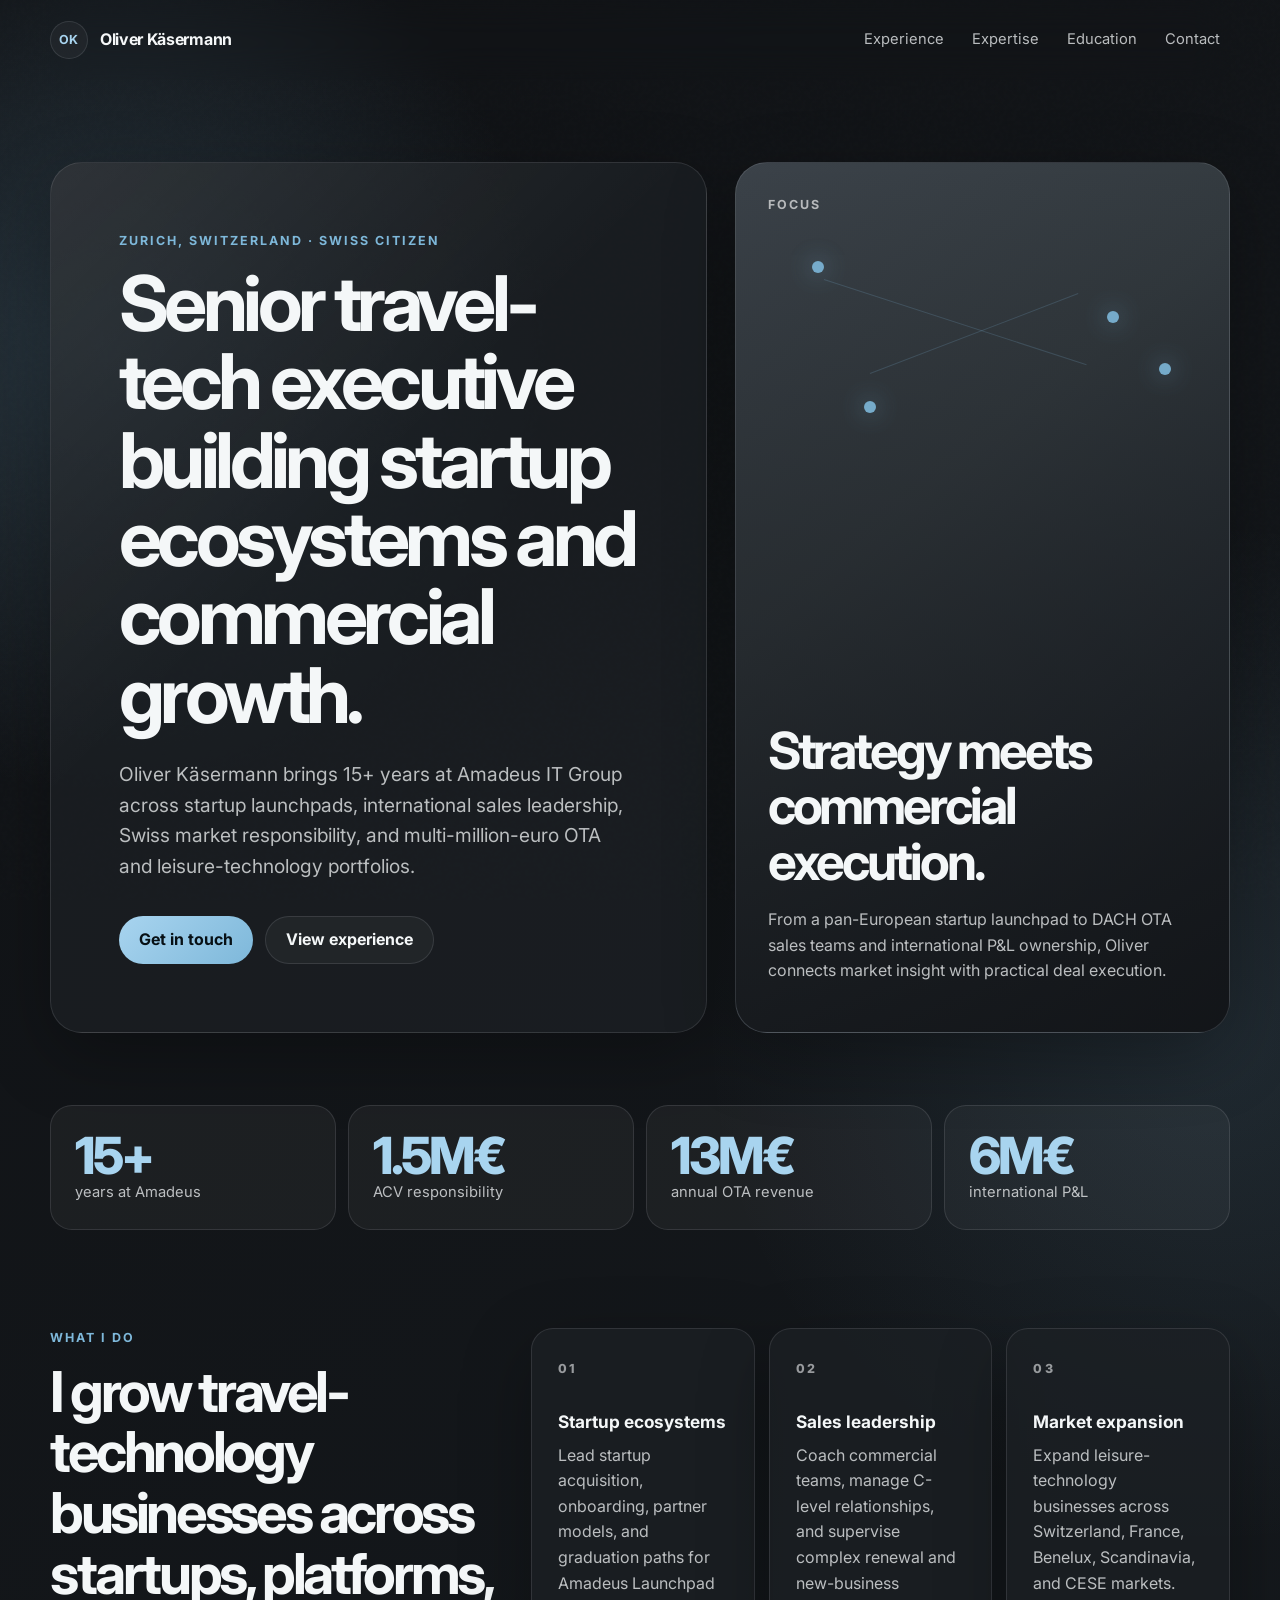
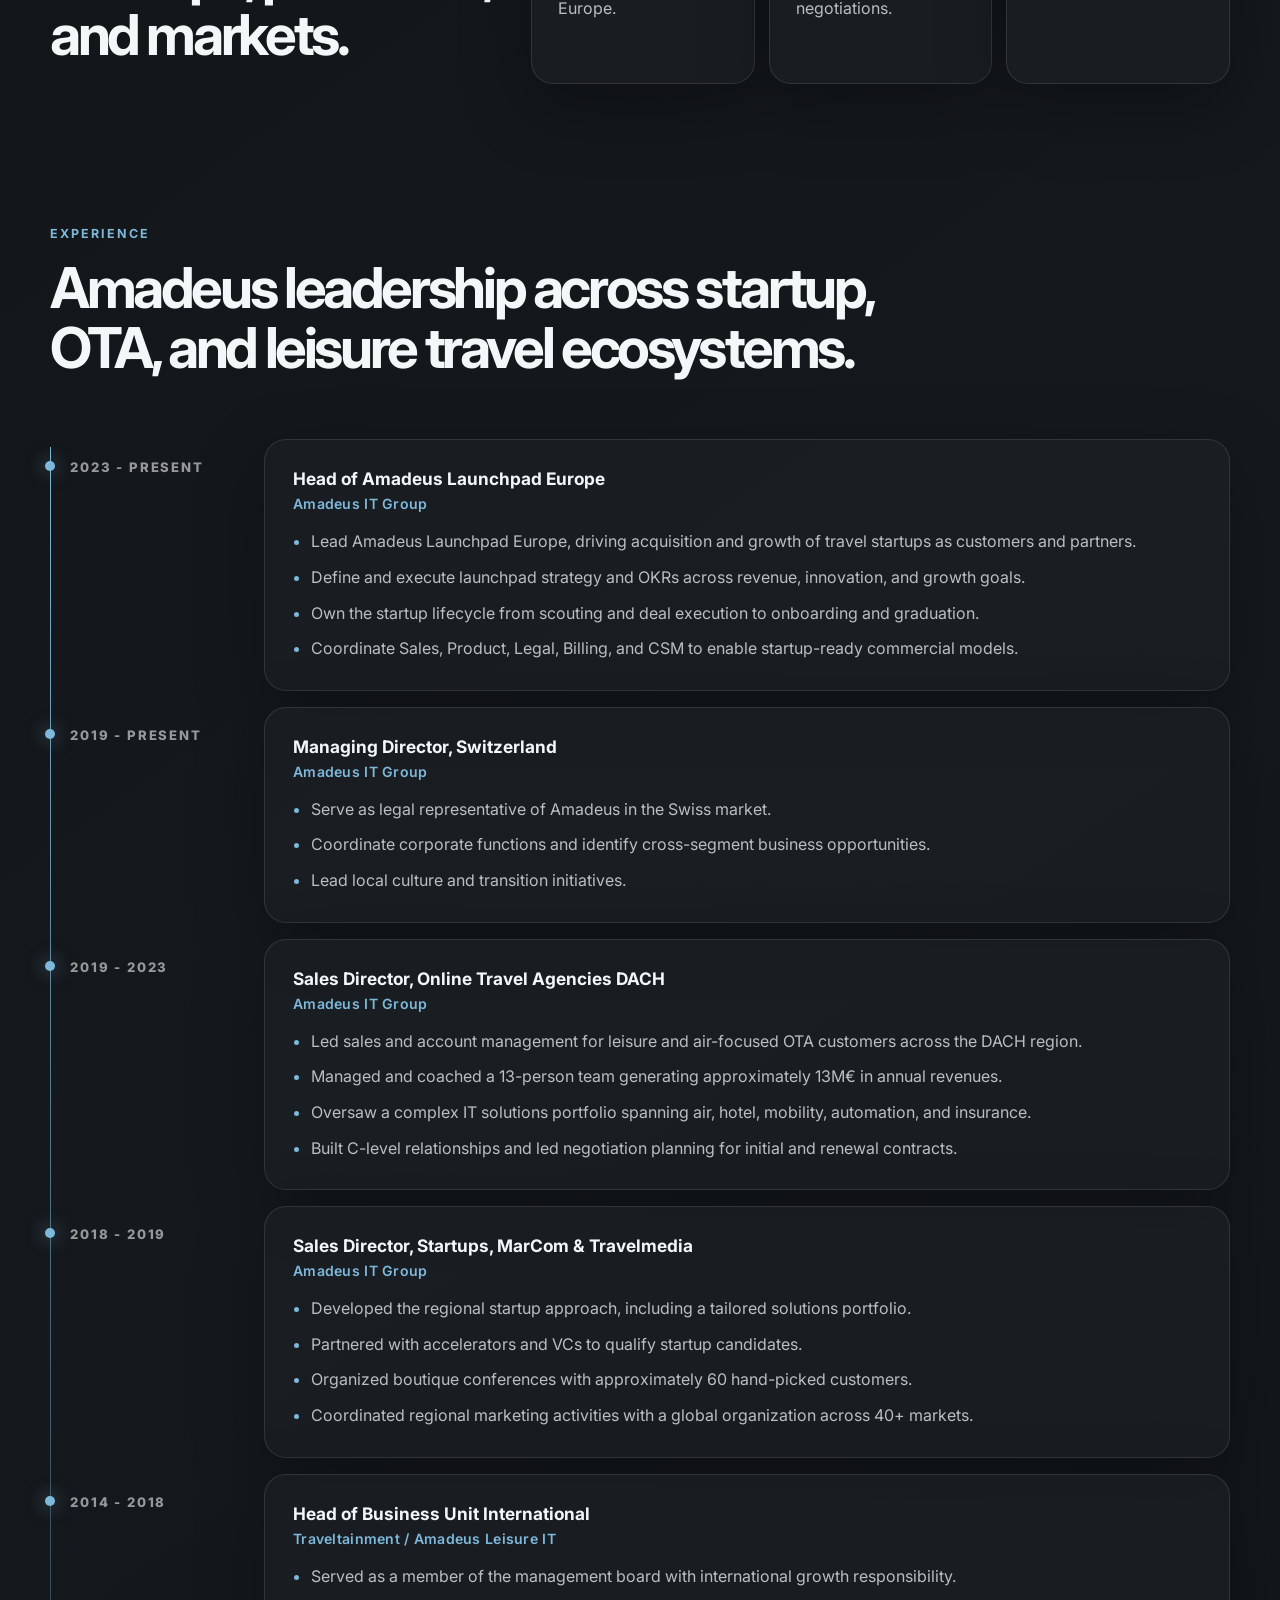
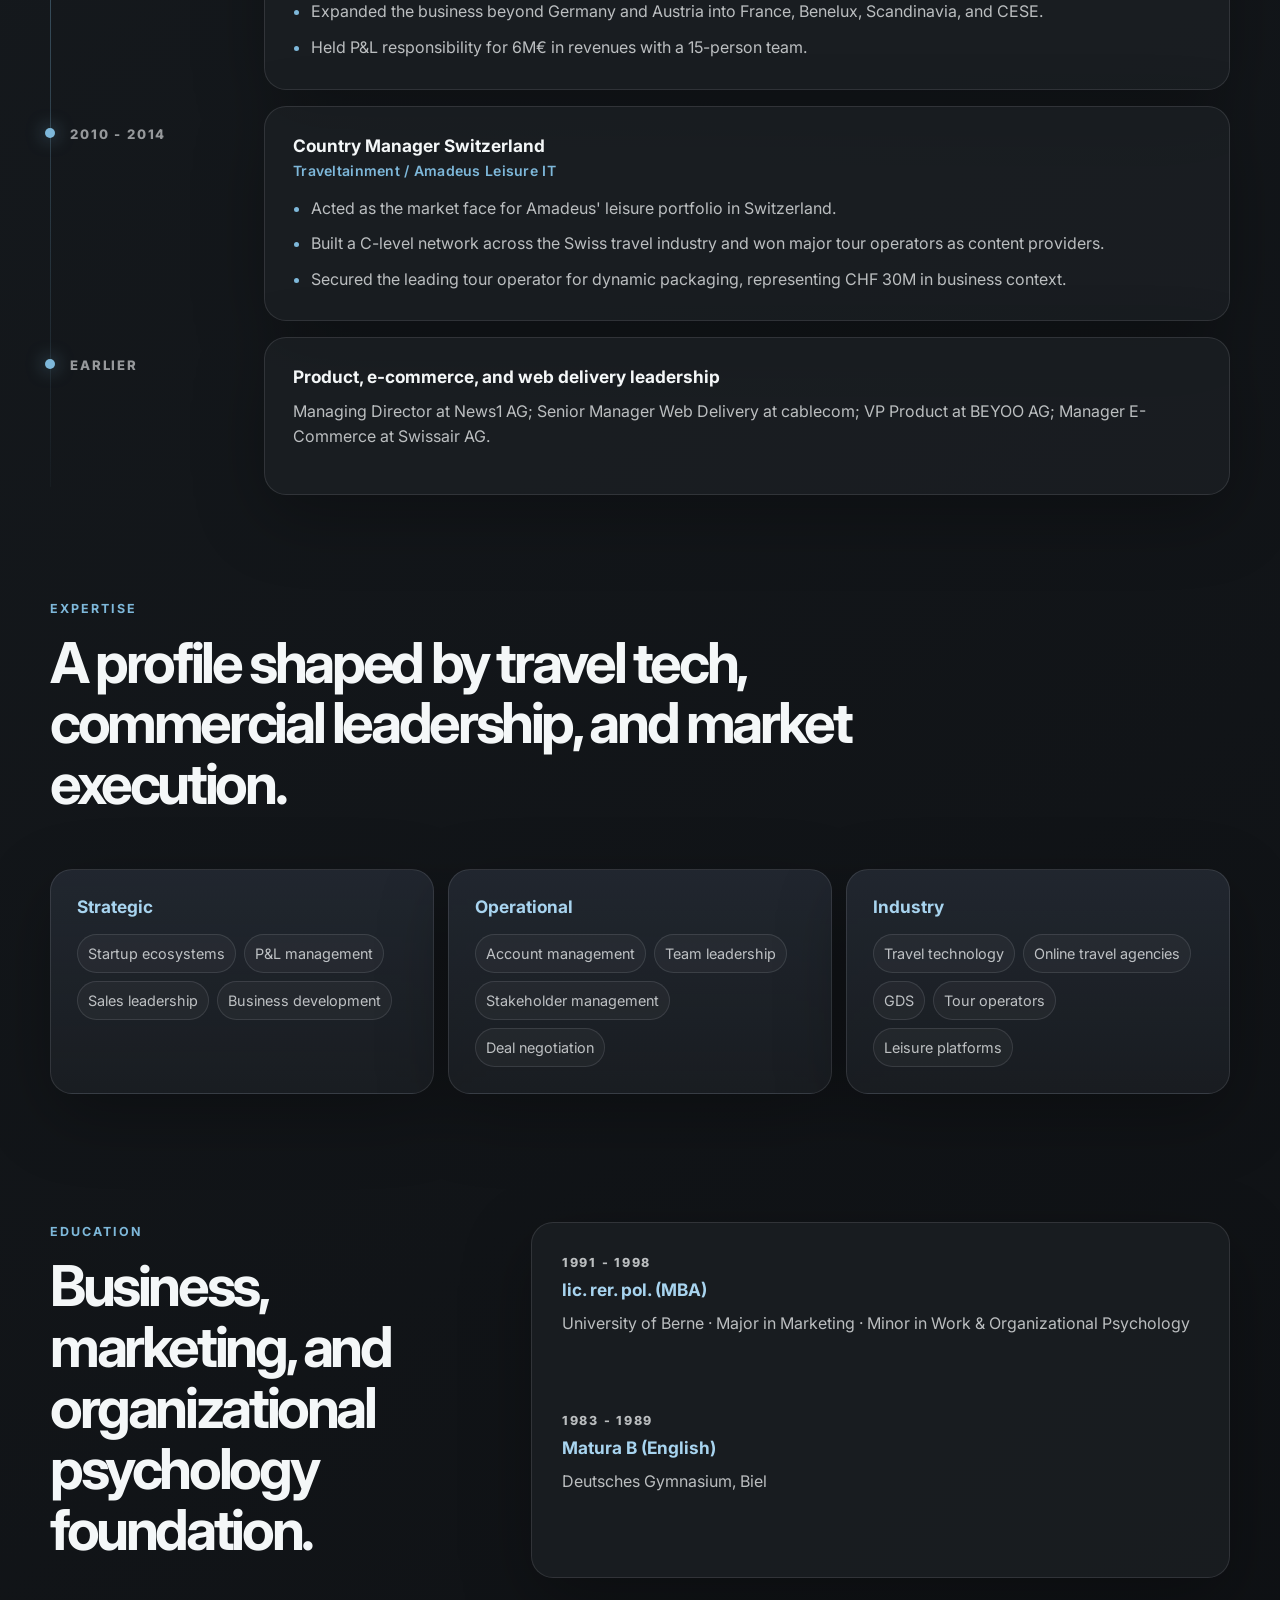
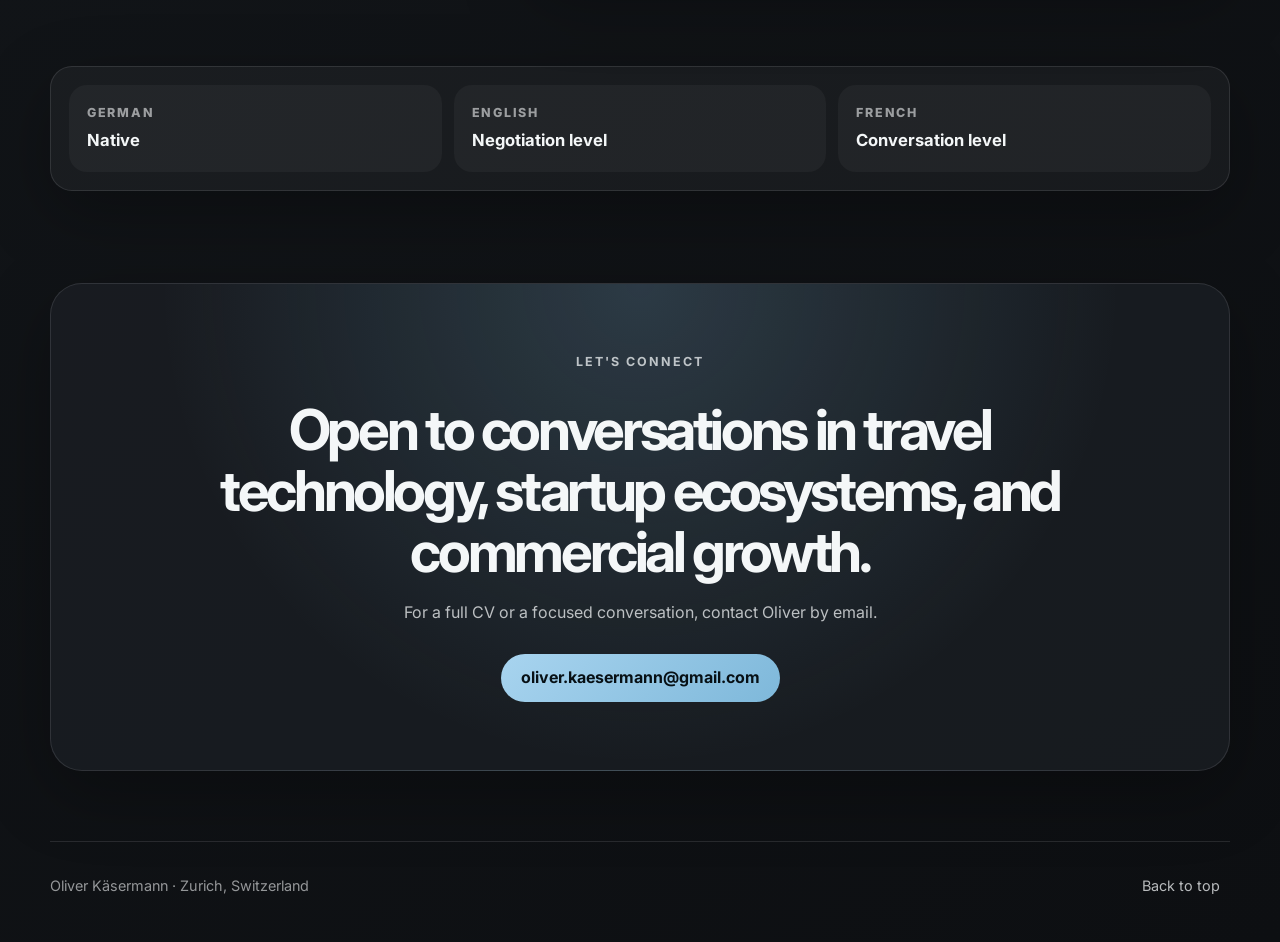
==== index.html @ 1fccd5f9 "Optimize responsive website deployment Refine the static CV site for mobile, desktop, accessibility," ====
<!DOCTYPE html>
<html lang="en">
<head>
  <meta charset="UTF-8">
  <meta name="viewport" content="width=device-width, initial-scale=1.0">
  <meta name="description" content="Oliver Käsermann is a senior travel-technology executive in Zurich with 15+ years at Amadeus, focused on startup ecosystems, sales leadership, and market expansion.">
  <meta name="theme-color" content="#111316">
  <meta property="og:title" content="Oliver Käsermann | Travel-Tech Executive">
  <meta property="og:description" content="Startup ecosystems, international sales leadership, and market expansion in travel technology.">
  <meta property="og:type" content="website">
  <meta property="og:locale" content="en_GB">
  <meta property="og:site_name" content="Oliver Käsermann">
  <meta name="twitter:card" content="summary">
  <meta name="twitter:title" content="Oliver Käsermann | Travel-Tech Executive">
  <meta name="twitter:description" content="Startup ecosystems, international sales leadership, and market expansion in travel technology.">
  <title>Oliver Käsermann | Travel-Tech Executive</title>
  <link rel="icon" href="favicon.svg" type="image/svg+xml">
  <link rel="apple-touch-icon" href="favicon.svg">
  <link rel="manifest" href="site.webmanifest">
  <link rel="preconnect" href="https://fonts.googleapis.com">
  <link rel="preconnect" href="https://fonts.gstatic.com" crossorigin>
  <link href="https://fonts.googleapis.com/css2?family=Inter:wght@400;600;700;800&display=swap" rel="stylesheet">
  <link rel="stylesheet" href="styles.css">
</head>
<body>
  <a class="skip-link" href="#main-content">Skip to main content</a>
  <header class="site-header">
    <a class="brand" href="#top" aria-label="Oliver Käsermann home">
      <span class="brand-mark">OK</span>
      <span>Oliver Käsermann</span>
    </a>
    <nav class="nav-links" aria-label="Main navigation">
      <a href="#experience">Experience</a>
      <a href="#expertise">Expertise</a>
      <a href="#education">Education</a>
      <a href="#contact">Contact</a>
    </nav>
  </header>

  <main id="main-content">
    <section class="hero section-shell" id="top">
      <div class="hero-grid">
        <div class="hero-copy">
          <p class="eyebrow">Zurich, Switzerland · Swiss citizen</p>
          <h1>Senior travel-tech executive building startup ecosystems and commercial growth.</h1>
          <p class="hero-text">
            Oliver Käsermann brings 15+ years at Amadeus IT Group across startup launchpads,
            international sales leadership, Swiss market responsibility, and multi-million-euro
            OTA and leisure-technology portfolios.
          </p>
          <div class="hero-actions">
            <a class="button primary" href="mailto:oliver.kaesermann@gmail.com">Get in touch</a>
            <a class="button secondary" href="#experience">View experience</a>
          </div>
        </div>

        <aside class="hero-card" aria-label="Career highlights">
          <div class="constellation" aria-hidden="true">
            <span></span>
            <span></span>
            <span></span>
            <span></span>
          </div>
          <p class="card-label">Focus</p>
          <h2>Strategy meets commercial execution.</h2>
          <p>
            From a pan-European startup launchpad to DACH OTA sales teams and international
            P&amp;L ownership, Oliver connects market insight with practical deal execution.
          </p>
        </aside>
      </div>
    </section>

    <section class="section-shell" aria-labelledby="metrics-title">
      <h2 class="visually-hidden" id="metrics-title">Key metrics</h2>
      <dl class="stats">
        <div class="stat-card">
          <dt>15+</dt>
          <dd>years at Amadeus</dd>
        </div>
        <div class="stat-card">
          <dt>1.5M€</dt>
          <dd>ACV responsibility</dd>
        </div>
        <div class="stat-card">
          <dt>13M€</dt>
          <dd>annual OTA revenue</dd>
        </div>
        <div class="stat-card">
          <dt>6M€</dt>
          <dd>international P&amp;L</dd>
        </div>
      </dl>
    </section>

    <section class="section-shell intro-grid" aria-labelledby="what-i-do">
      <div>
        <p class="eyebrow">What I do</p>
        <h2 id="what-i-do">I grow travel-technology businesses across startups, platforms, and markets.</h2>
      </div>
      <div class="feature-grid">
        <article class="feature-card">
          <span>01</span>
          <h3>Startup ecosystems</h3>
          <p>Lead startup acquisition, onboarding, partner models, and graduation paths for Amadeus Launchpad Europe.</p>
        </article>
        <article class="feature-card">
          <span>02</span>
          <h3>Sales leadership</h3>
          <p>Coach commercial teams, manage C-level relationships, and supervise complex renewal and new-business negotiations.</p>
        </article>
        <article class="feature-card">
          <span>03</span>
          <h3>Market expansion</h3>
          <p>Expand leisure-technology businesses across Switzerland, France, Benelux, Scandinavia, and CESE markets.</p>
        </article>
      </div>
    </section>

    <section class="section-shell" id="experience" aria-labelledby="experience-title">
      <div class="section-heading">
        <p class="eyebrow">Experience</p>
        <h2 id="experience-title">Amadeus leadership across startup, OTA, and leisure travel ecosystems.</h2>
      </div>

      <div class="timeline">
        <article class="timeline-item">
          <div class="timeline-date">2023 - Present</div>
          <div class="timeline-content">
            <h3>Head of Amadeus Launchpad Europe <span>Amadeus IT Group</span></h3>
            <ul>
              <li>Lead Amadeus Launchpad Europe, driving acquisition and growth of travel startups as customers and partners.</li>
              <li>Define and execute launchpad strategy and OKRs across revenue, innovation, and growth goals.</li>
              <li>Own the startup lifecycle from scouting and deal execution to onboarding and graduation.</li>
              <li>Coordinate Sales, Product, Legal, Billing, and CSM to enable startup-ready commercial models.</li>
            </ul>
          </div>
        </article>

        <article class="timeline-item">
          <div class="timeline-date">2019 - Present</div>
          <div class="timeline-content">
            <h3>Managing Director, Switzerland <span>Amadeus IT Group</span></h3>
            <ul>
              <li>Serve as legal representative of Amadeus in the Swiss market.</li>
              <li>Coordinate corporate functions and identify cross-segment business opportunities.</li>
              <li>Lead local culture and transition initiatives.</li>
            </ul>
          </div>
        </article>

        <article class="timeline-item">
          <div class="timeline-date">2019 - 2023</div>
          <div class="timeline-content">
            <h3>Sales Director, Online Travel Agencies DACH <span>Amadeus IT Group</span></h3>
            <ul>
              <li>Led sales and account management for leisure and air-focused OTA customers across the DACH region.</li>
              <li>Managed and coached a 13-person team generating approximately 13M€ in annual revenues.</li>
              <li>Oversaw a complex IT solutions portfolio spanning air, hotel, mobility, automation, and insurance.</li>
              <li>Built C-level relationships and led negotiation planning for initial and renewal contracts.</li>
            </ul>
          </div>
        </article>

        <article class="timeline-item">
          <div class="timeline-date">2018 - 2019</div>
          <div class="timeline-content">
            <h3>Sales Director, Startups, MarCom &amp; Travelmedia <span>Amadeus IT Group</span></h3>
            <ul>
              <li>Developed the regional startup approach, including a tailored solutions portfolio.</li>
              <li>Partnered with accelerators and VCs to qualify startup candidates.</li>
              <li>Organized boutique conferences with approximately 60 hand-picked customers.</li>
              <li>Coordinated regional marketing activities with a global organization across 40+ markets.</li>
            </ul>
          </div>
        </article>

        <article class="timeline-item">
          <div class="timeline-date">2014 - 2018</div>
          <div class="timeline-content">
            <h3>Head of Business Unit International <span>Traveltainment / Amadeus Leisure IT</span></h3>
            <ul>
              <li>Served as a member of the management board with international growth responsibility.</li>
              <li>Expanded the business beyond Germany and Austria into France, Benelux, Scandinavia, and CESE.</li>
              <li>Held P&amp;L responsibility for 6M€ in revenues with a 15-person team.</li>
            </ul>
          </div>
        </article>

        <article class="timeline-item">
          <div class="timeline-date">2010 - 2014</div>
          <div class="timeline-content">
            <h3>Country Manager Switzerland <span>Traveltainment / Amadeus Leisure IT</span></h3>
            <ul>
              <li>Acted as the market face for Amadeus' leisure portfolio in Switzerland.</li>
              <li>Built a C-level network across the Swiss travel industry and won major tour operators as content providers.</li>
              <li>Secured the leading tour operator for dynamic packaging, representing CHF 30M in business context.</li>
            </ul>
          </div>
        </article>

        <article class="timeline-item compact">
          <div class="timeline-date">Earlier</div>
          <div class="timeline-content">
            <h3>Product, e-commerce, and web delivery leadership</h3>
            <p>
              Managing Director at News1 AG; Senior Manager Web Delivery at cablecom;
              VP Product at BEYOO AG; Manager E-Commerce at Swissair AG.
            </p>
          </div>
        </article>
      </div>
    </section>

    <section class="section-shell expertise" id="expertise" aria-labelledby="expertise-title">
      <div class="section-heading">
        <p class="eyebrow">Expertise</p>
        <h2 id="expertise-title">A profile shaped by travel tech, commercial leadership, and market execution.</h2>
      </div>
      <div class="expertise-grid">
        <article>
          <h3>Strategic</h3>
          <ul class="tag-list">
            <li>Startup ecosystems</li>
            <li>P&amp;L management</li>
            <li>Sales leadership</li>
            <li>Business development</li>
          </ul>
        </article>
        <article>
          <h3>Operational</h3>
          <ul class="tag-list">
            <li>Account management</li>
            <li>Team leadership</li>
            <li>Stakeholder management</li>
            <li>Deal negotiation</li>
          </ul>
        </article>
        <article>
          <h3>Industry</h3>
          <ul class="tag-list">
            <li>Travel technology</li>
            <li>Online travel agencies</li>
            <li>GDS</li>
            <li>Tour operators</li>
            <li>Leisure platforms</li>
          </ul>
        </article>
      </div>
    </section>

    <section class="section-shell split-section" id="education" aria-labelledby="education-title">
      <div>
        <p class="eyebrow">Education</p>
        <h2 id="education-title">Business, marketing, and organizational psychology foundation.</h2>
      </div>
      <div class="info-panel">
        <article>
          <p class="date">1991 - 1998</p>
          <h3>lic. rer. pol. (MBA)</h3>
          <p>University of Berne · Major in Marketing · Minor in Work &amp; Organizational Psychology</p>
        </article>
        <article>
          <p class="date">1983 - 1989</p>
          <h3>Matura B (English)</h3>
          <p>Deutsches Gymnasium, Biel</p>
        </article>
      </div>
    </section>

    <ul class="section-shell language-band" aria-label="Languages">
      <li>
        <span>German</span>
        <strong>Native</strong>
      </li>
      <li>
        <span>English</span>
        <strong>Negotiation level</strong>
      </li>
      <li>
        <span>French</span>
        <strong>Conversation level</strong>
      </li>
    </ul>

    <section class="section-shell contact" id="contact" aria-labelledby="contact-title">
      <p class="eyebrow">Let's connect</p>
      <h2 id="contact-title">Open to conversations in travel technology, startup ecosystems, and commercial growth.</h2>
      <p>
        For a full CV or a focused conversation, contact Oliver by email.
      </p>
      <a class="button primary contact-email" href="mailto:oliver.kaesermann@gmail.com">oliver.kaesermann@gmail.com</a>
    </section>
  </main>

  <footer class="site-footer">
    <p>Oliver Käsermann · Zurich, Switzerland</p>
    <a href="#top">Back to top</a>
  </footer>

  <script src="script.js"></script>
</body>
</html>
---- styles.css ----
:root {
  --bg: #111316;
  --bg-soft: #171a1e;
  --card: #1c2025;
  --card-strong: #232932;
  --text: #f4f7f8;
  --muted: rgba(244, 247, 248, 0.74);
  --faint: rgba(244, 247, 248, 0.58);
  --line: rgba(244, 247, 248, 0.11);
  --accent: #7eb8da;
  --accent-strong: #a8d4ef;
  --shadow: 0 22px 70px rgba(0, 0, 0, 0.28);
  --radius-lg: 32px;
  --radius-md: 22px;
  --max-width: 1180px;
  --page-gutter: 20px;
}

* {
  box-sizing: border-box;
}

html {
  scroll-behavior: smooth;
}

[id] {
  scroll-margin-top: 96px;
}

body {
  margin: 0;
  color: var(--text);
  background:
    radial-gradient(circle at 8% 6%, rgba(126, 184, 218, 0.2), transparent 28rem),
    radial-gradient(circle at 95% 18%, rgba(126, 184, 218, 0.12), transparent 32rem),
    linear-gradient(145deg, #101215 0%, #15191d 44%, #0d0f12 100%);
  font-family: Inter, "Helvetica Neue", Helvetica, Arial, sans-serif;
  font-size: 16px;
  line-height: 1.6;
  min-height: 100vh;
}

body::before {
  content: "";
  position: fixed;
  inset: 0;
  pointer-events: none;
  background-image: url("data:image/svg+xml,%3Csvg viewBox='0 0 256 256' xmlns='http://www.w3.org/2000/svg'%3E%3Cfilter id='noise'%3E%3CfeTurbulence type='fractalNoise' baseFrequency='0.8' numOctaves='4' stitchTiles='stitch'/%3E%3C/filter%3E%3Crect width='100%25' height='100%25' filter='url(%23noise)' opacity='0.18'/%3E%3C/svg%3E");
  opacity: 0.08;
  z-index: -1;
}

a {
  color: inherit;
  text-decoration: none;
}

a:focus-visible,
.button:focus-visible {
  outline: 2px solid var(--accent-strong);
  outline-offset: 4px;
}

.skip-link {
  position: fixed;
  top: 14px;
  left: 14px;
  z-index: 100;
  padding: 10px 14px;
  border-radius: 999px;
  color: #071015;
  font-weight: 800;
  background: var(--accent-strong);
  transform: translateY(-160%);
  transition: transform 180ms ease;
}

.skip-link:focus {
  transform: translateY(0);
}

.visually-hidden {
  position: absolute;
  width: 1px;
  height: 1px;
  margin: -1px;
  overflow: hidden;
  clip: rect(0 0 0 0);
  white-space: nowrap;
  border: 0;
}

.site-header {
  position: sticky;
  top: 0;
  z-index: 20;
  display: flex;
  align-items: center;
  justify-content: space-between;
  gap: 24px;
  width: min(var(--max-width), calc(100% - (var(--page-gutter) * 2)));
  margin: 0 auto;
  padding: 18px 0;
  backdrop-filter: blur(18px);
  transition: background 180ms ease, border-color 180ms ease;
}

.site-header.is-scrolled {
  background: rgba(17, 19, 22, 0.72);
  border-bottom: 1px solid var(--line);
}

.brand,
.nav-links {
  display: flex;
  align-items: center;
}

.brand {
  gap: 12px;
  font-weight: 700;
  letter-spacing: -0.02em;
}

.brand-mark {
  display: grid;
  width: 38px;
  height: 38px;
  place-items: center;
  border: 1px solid var(--line);
  border-radius: 50%;
  color: var(--accent-strong);
  font-size: 0.78rem;
  letter-spacing: 0.08em;
  background: rgba(255, 255, 255, 0.04);
}

.nav-links {
  gap: 8px;
  color: var(--muted);
  font-size: 0.92rem;
}

.nav-links a {
  display: inline-flex;
  align-items: center;
  min-height: 44px;
  padding: 0 10px;
  border-radius: 999px;
  transition: color 180ms ease;
}

.nav-links a:hover,
.nav-links a:focus-visible,
.site-footer a:hover,
.site-footer a:focus-visible {
  color: var(--accent-strong);
}

.section-shell {
  width: min(var(--max-width), calc(100% - (var(--page-gutter) * 2)));
  margin: 0 auto;
}

.hero {
  padding: 82px 0 48px;
}

.hero-grid {
  display: grid;
  grid-template-columns: minmax(0, 1.14fr) minmax(340px, 0.86fr);
  gap: 28px;
  align-items: stretch;
}

.hero-copy,
.hero-card,
.feature-card,
.timeline-content,
.expertise-grid article,
.info-panel,
.language-band,
.contact {
  border: 1px solid var(--line);
  box-shadow: var(--shadow);
}

.hero-copy {
  padding: clamp(34px, 6vw, 68px);
  border-radius: var(--radius-lg);
  background:
    linear-gradient(135deg, rgba(255, 255, 255, 0.08), transparent 42%),
    rgba(28, 32, 37, 0.72);
}

.eyebrow {
  margin: 0 0 14px;
  color: var(--accent);
  font-size: 0.78rem;
  font-weight: 700;
  letter-spacing: 0.16em;
  text-transform: uppercase;
}

h1,
h2,
h3,
p {
  margin-top: 0;
}

h1 {
  max-width: 850px;
  margin-bottom: 24px;
  font-size: clamp(3rem, 6vw, 5.7rem);
  line-height: 1.02;
  letter-spacing: -0.06em;
}

h2 {
  margin-bottom: 18px;
  font-size: clamp(2rem, 4.4vw, 4.4rem);
  line-height: 1.08;
  letter-spacing: -0.06em;
}

h3 {
  margin-bottom: 10px;
  font-size: 1.08rem;
  line-height: 1.28;
}

.hero-text {
  max-width: 690px;
  color: var(--muted);
  font-size: clamp(1.04rem, 1.5vw, 1.28rem);
}

.hero-actions {
  display: flex;
  flex-wrap: wrap;
  gap: 12px;
  margin-top: 34px;
}

.button {
  display: inline-flex;
  align-items: center;
  justify-content: center;
  min-height: 48px;
  padding: 0 20px;
  border-radius: 999px;
  font-weight: 700;
  transition: transform 180ms ease, border-color 180ms ease, background 180ms ease;
}

.button:hover,
.button:focus-visible {
  transform: translateY(-2px);
}

.button.primary {
  color: #071015;
  background: linear-gradient(135deg, var(--accent-strong), var(--accent));
}

.button.secondary {
  color: var(--text);
  border: 1px solid var(--line);
  background: rgba(255, 255, 255, 0.04);
}

.hero-card {
  position: relative;
  display: flex;
  flex-direction: column;
  justify-content: flex-end;
  gap: 18px;
  overflow: hidden;
  min-height: 480px;
  padding: 32px;
  border-radius: var(--radius-lg);
  background:
    linear-gradient(140deg, #3b4249 0%, #333a3f 38%, #252b31 70%, #171b20 100%);
}

.hero-card::after {
  content: "";
  position: absolute;
  inset: 0;
  background: linear-gradient(180deg, transparent 0%, rgba(17, 19, 22, 0.72) 100%);
}

.hero-card > * {
  position: relative;
  z-index: 2;
}

.hero-card h2 {
  max-width: 440px;
  margin: auto 0 0;
  font-size: clamp(2.1rem, 4vw, 3.8rem);
}

.hero-card p:not(.card-label) {
  max-width: 420px;
  color: var(--muted);
}

.card-label {
  color: rgba(255, 255, 255, 0.64);
  font-size: 0.78rem;
  font-weight: 700;
  letter-spacing: 0.16em;
  text-transform: uppercase;
}

.constellation {
  position: absolute;
  inset: 24px;
  z-index: 1;
  opacity: 0.9;
}

.constellation::before,
.constellation::after {
  content: "";
  position: absolute;
  background: rgba(126, 184, 218, 0.22);
  transform-origin: left center;
}

.constellation::before {
  top: 92px;
  left: 64px;
  width: 62%;
  height: 1px;
  transform: rotate(18deg);
}

.constellation::after {
  top: 186px;
  left: 110px;
  width: 50%;
  height: 1px;
  transform: rotate(-21deg);
}

.constellation span {
  position: absolute;
  width: 12px;
  height: 12px;
  border-radius: 50%;
  background: var(--accent);
  box-shadow: 0 0 24px rgba(126, 184, 218, 0.72);
}

.constellation span:nth-child(1) {
  top: 74px;
  left: 52px;
}

.constellation span:nth-child(2) {
  top: 124px;
  right: 86px;
}

.constellation span:nth-child(3) {
  top: 214px;
  left: 104px;
}

.constellation span:nth-child(4) {
  top: 176px;
  right: 34px;
}

.stats {
  display: grid;
  grid-template-columns: repeat(4, 1fr);
  gap: 12px;
  margin: 24px 0 0;
  padding: 0;
}

.stat-card {
  padding: 24px;
  border: 1px solid var(--line);
  border-radius: var(--radius-md);
  background: rgba(255, 255, 255, 0.045);
}

.stat-card dt {
  display: block;
  color: var(--accent-strong);
  font-size: clamp(2rem, 4vw, 3.2rem);
  line-height: 1;
  letter-spacing: -0.06em;
  font-weight: 800;
}

.stat-card dd {
  margin: 0;
  color: var(--muted);
  font-size: 0.92rem;
}

.intro-grid,
.split-section {
  display: grid;
  grid-template-columns: 0.78fr 1.22fr;
  gap: 34px;
  padding: 98px 0 36px;
}

.feature-grid,
.expertise-grid {
  display: grid;
  grid-template-columns: repeat(3, 1fr);
  gap: 14px;
}

.feature-card,
.expertise-grid article {
  padding: 26px;
  border-radius: var(--radius-md);
  background: rgba(28, 32, 37, 0.72);
}

.feature-card span {
  display: inline-block;
  margin-bottom: 32px;
  color: var(--faint);
  font-size: 0.78rem;
  font-weight: 800;
  letter-spacing: 0.18em;
}

.feature-card p,
.timeline-content p,
.info-panel p,
.contact p {
  color: var(--muted);
}

.section-heading {
  max-width: 860px;
  padding: 104px 0 36px;
}

.timeline {
  position: relative;
  display: grid;
  gap: 16px;
  padding-left: 20px;
  margin-top: 6px;
}

.timeline::before {
  content: "";
  position: absolute;
  top: 8px;
  bottom: 8px;
  left: 0;
  width: 1px;
  background: linear-gradient(180deg, var(--accent), rgba(126, 184, 218, 0.04));
}

.timeline-item {
  position: relative;
  display: grid;
  grid-template-columns: 170px 1fr;
  gap: 24px;
}

.timeline-item::before {
  content: "";
  position: absolute;
  top: 22px;
  left: -25px;
  width: 10px;
  height: 10px;
  border-radius: 50%;
  background: var(--accent);
  box-shadow: 0 0 18px rgba(126, 184, 218, 0.65);
}

.timeline-date {
  padding-top: 18px;
  color: var(--faint);
  font-size: 0.82rem;
  font-weight: 800;
  letter-spacing: 0.14em;
  text-transform: uppercase;
}

.timeline-content {
  padding: 28px;
  border-radius: var(--radius-md);
  background: rgba(28, 32, 37, 0.72);
}

.timeline-content h3 span {
  display: block;
  margin-top: 5px;
  color: var(--accent);
  font-size: 0.88rem;
  font-weight: 600;
  letter-spacing: 0.02em;
}

.timeline-content ul {
  display: grid;
  gap: 10px;
  margin: 16px 0 0;
  padding-left: 18px;
  color: var(--muted);
}

.timeline-content li::marker {
  color: var(--accent);
}

.expertise {
  padding-bottom: 30px;
}

.expertise-grid article {
  background: linear-gradient(180deg, rgba(35, 41, 50, 0.88), rgba(28, 32, 37, 0.74));
}

.expertise-grid h3,
.info-panel h3 {
  color: var(--accent-strong);
}

.tag-list {
  display: flex;
  flex-wrap: wrap;
  gap: 8px;
  margin: 16px 0 0;
  padding: 0;
  list-style: none;
}

.tag-list li {
  padding: 7px 10px;
  border: 1px solid var(--line);
  border-radius: 999px;
  color: var(--muted);
  font-size: 0.9rem;
  background: rgba(255, 255, 255, 0.035);
}

.info-panel {
  display: grid;
  gap: 22px;
  padding: 30px;
  border-radius: var(--radius-md);
  background: rgba(28, 32, 37, 0.72);
}

.date {
  margin-bottom: 6px;
  color: var(--faint);
  font-size: 0.78rem;
  font-weight: 800;
  letter-spacing: 0.14em;
  text-transform: uppercase;
}

.language-band {
  display: grid;
  grid-template-columns: repeat(3, 1fr);
  gap: 12px;
  margin-top: 52px;
  padding: 18px;
  border-radius: var(--radius-md);
  list-style: none;
  background: rgba(255, 255, 255, 0.04);
}

.language-band li {
  padding: 18px;
  border-radius: 18px;
  background: rgba(255, 255, 255, 0.04);
}

.language-band span {
  display: block;
  color: var(--faint);
  font-size: 0.78rem;
  font-weight: 800;
  letter-spacing: 0.14em;
  text-transform: uppercase;
}

.language-band strong {
  display: block;
  margin-top: 4px;
  font-size: 1.04rem;
}

.contact {
  margin-top: 92px;
  margin-bottom: 70px;
  padding: clamp(34px, 6vw, 68px);
  border-radius: var(--radius-lg);
  text-align: center;
  background:
    radial-gradient(circle at 50% 0%, rgba(126, 184, 218, 0.2), transparent 30rem),
    rgba(28, 32, 37, 0.74);
}

.contact h2 {
  max-width: 900px;
  margin-right: auto;
  margin-left: auto;
}

.contact p {
  max-width: 620px;
  margin: 0 auto 28px;
}

.site-footer {
  display: flex;
  align-items: center;
  justify-content: space-between;
  gap: 20px;
  width: min(var(--max-width), calc(100% - (var(--page-gutter) * 2)));
  margin: 0 auto;
  padding: 22px 0 34px;
  border-top: 1px solid var(--line);
  color: var(--faint);
  font-size: 0.9rem;
}

.site-footer p {
  margin: 0;
}

.site-footer a {
  display: inline-flex;
  align-items: center;
  min-height: 44px;
  padding: 0 10px;
  border-radius: 999px;
  color: var(--muted);
}

.not-found {
  display: grid;
  align-content: center;
  min-height: 100vh;
  padding: 60px 0;
}

.not-found h1 {
  max-width: 760px;
}

.not-found .button {
  justify-self: start;
  margin-top: 18px;
}

@media (max-width: 980px) {
  .site-header {
    align-items: flex-start;
    flex-direction: column;
  }

  .hero-grid,
  .intro-grid,
  .split-section {
    grid-template-columns: 1fr;
  }

  .hero-card {
    min-height: 380px;
  }

  .stats,
  .feature-grid,
  .expertise-grid,
  .language-band {
    grid-template-columns: repeat(2, 1fr);
  }

  .timeline-item {
    grid-template-columns: 1fr;
    gap: 8px;
  }

  .timeline-date {
    padding-top: 8px;
  }
}

@media (max-width: 680px) {
  .site-header {
    width: min(var(--max-width), calc(100% - 28px));
    padding-top: 12px;
    padding-bottom: 12px;
    background: rgba(17, 19, 22, 0.82);
  }

  .nav-links {
    flex-wrap: wrap;
    gap: 8px;
  }

  .nav-links a {
    min-height: 40px;
    padding: 0 8px;
  }

  .section-shell,
  .site-footer {
    width: min(100% - 28px, var(--max-width));
  }

  .hero {
    padding-top: 34px;
  }

  h1 {
    font-size: clamp(2.6rem, 13vw, 4.1rem);
    line-height: 1.06;
    letter-spacing: -0.05em;
  }

  h2 {
    line-height: 1.12;
  }

  .hero-copy,
  .hero-card,
  .contact {
    border-radius: 24px;
  }

  .stats,
  .feature-grid,
  .expertise-grid,
  .language-band {
    grid-template-columns: 1fr;
  }

  .hero-card {
    min-height: 320px;
    padding: 26px;
  }

  .hero-card h2 {
    font-size: clamp(2rem, 11vw, 3rem);
  }

  .intro-grid,
  .section-heading,
  .split-section {
    padding-top: 72px;
  }

  .timeline {
    padding-left: 14px;
  }

  .timeline-item::before {
    left: -19px;
  }

  .site-footer {
    align-items: flex-start;
    flex-direction: column;
  }

  .contact {
    margin-top: 64px;
    margin-bottom: 52px;
  }

  .contact-email {
    width: 100%;
    max-width: 100%;
    padding-right: 14px;
    padding-left: 14px;
    overflow-wrap: anywhere;
    text-align: center;
  }
}

@media (prefers-reduced-motion: reduce) {
  *,
  *::before,
  *::after {
    scroll-behavior: auto !important;
    transition-duration: 0.01ms !important;
    animation-duration: 0.01ms !important;
    animation-iteration-count: 1 !important;
  }

  .button:hover,
  .button:focus-visible {
    transform: none;
  }
}
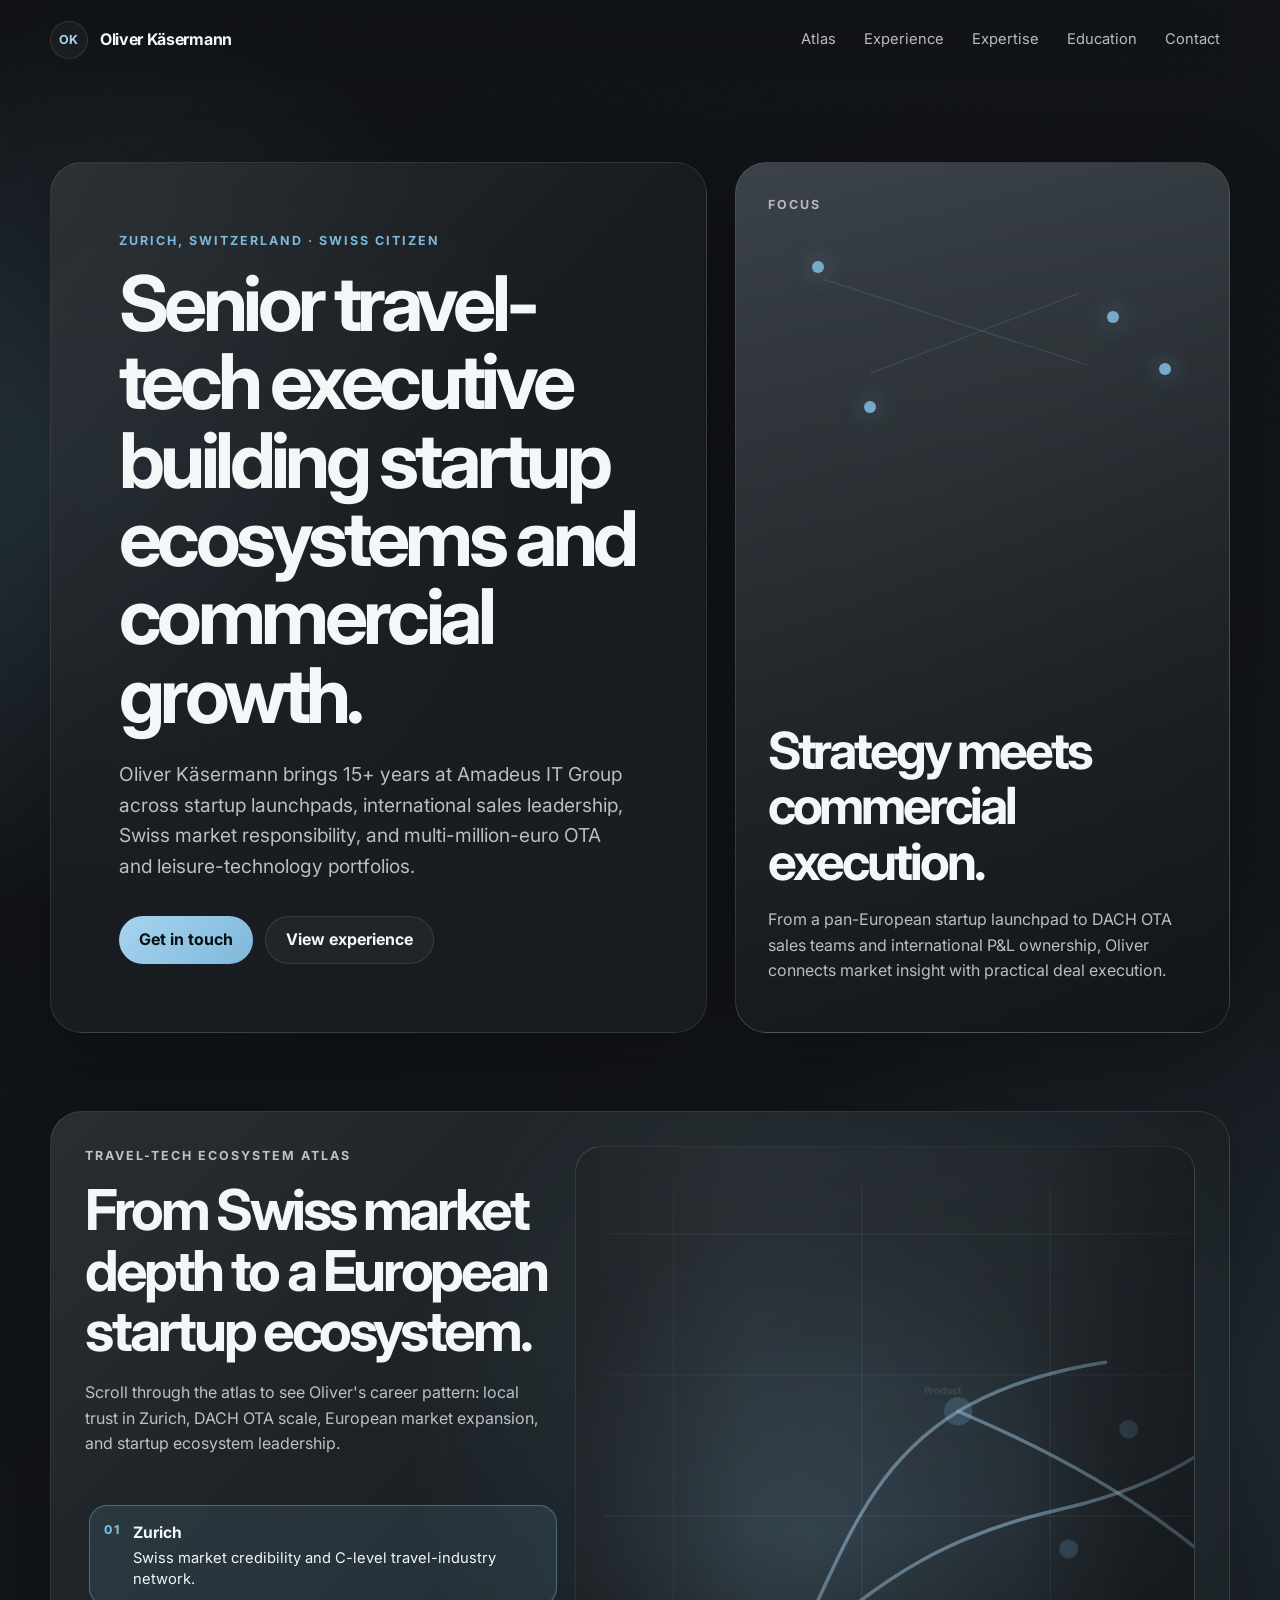
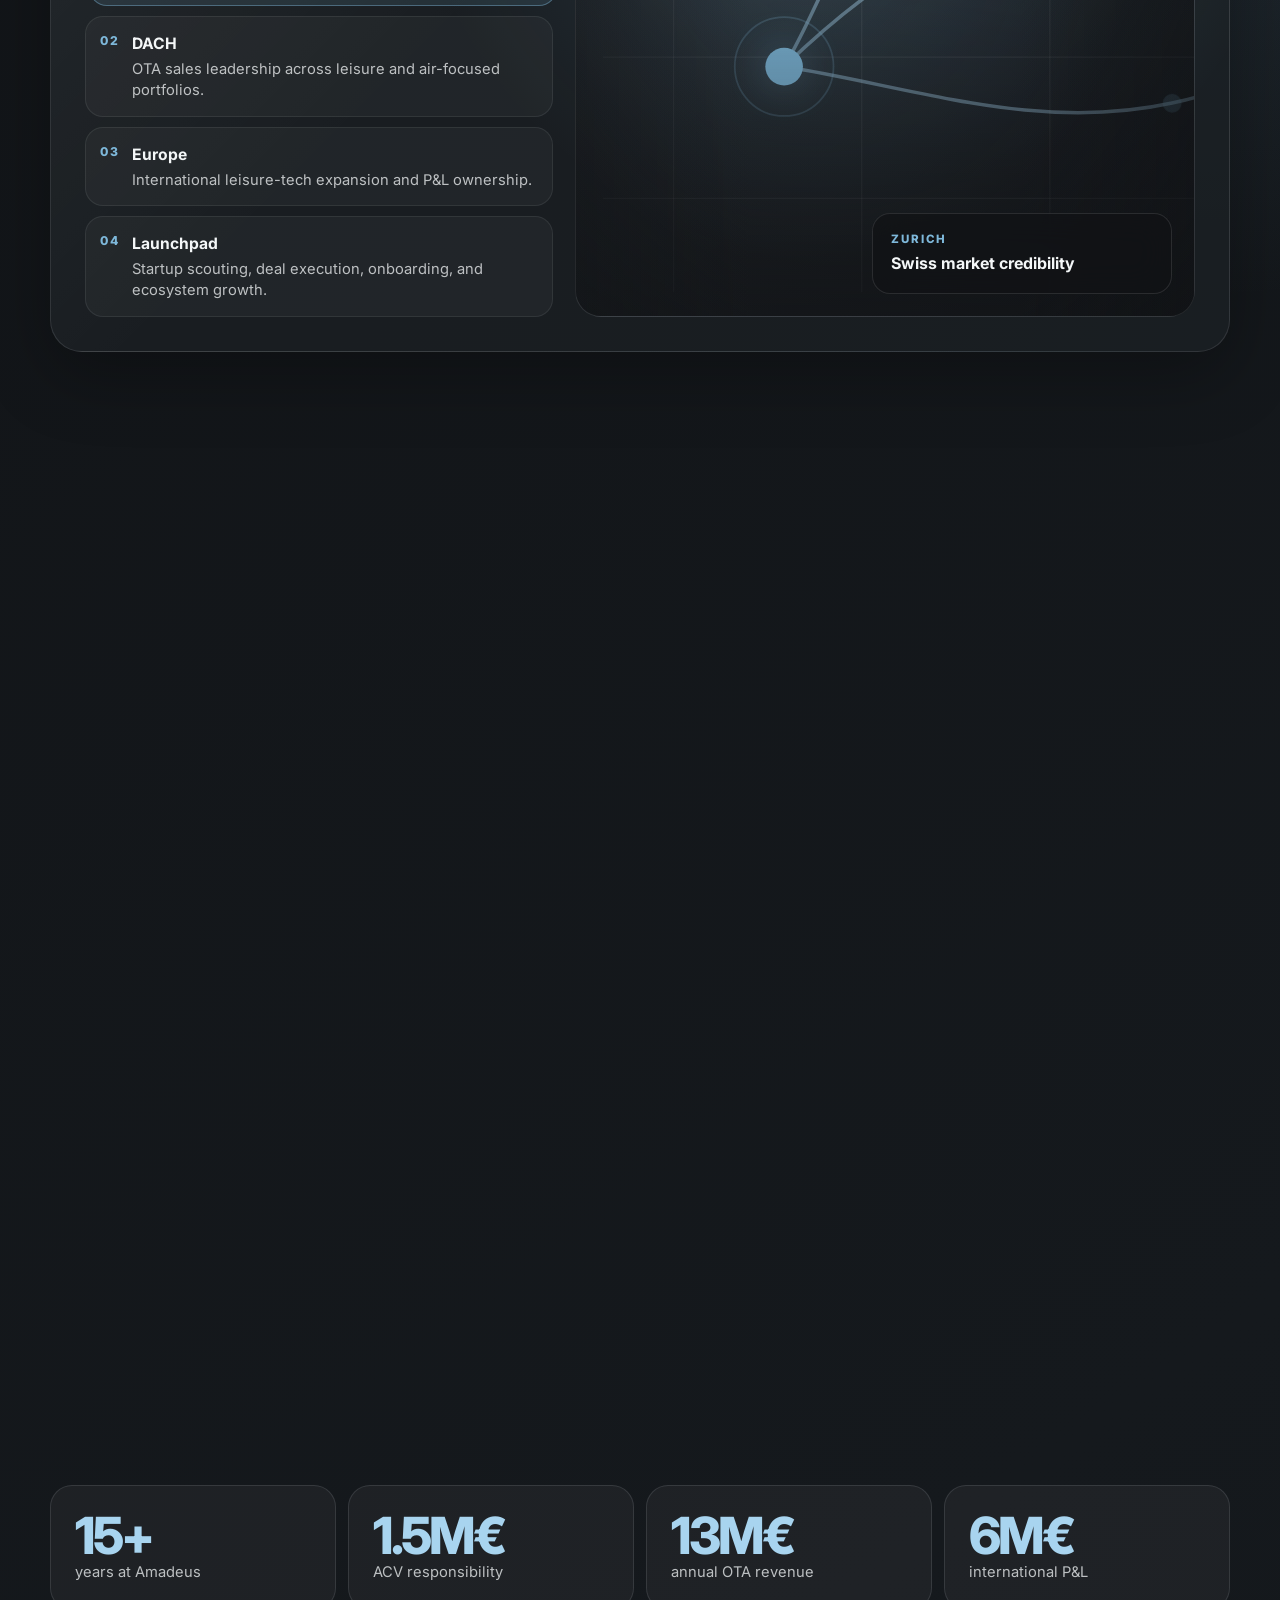
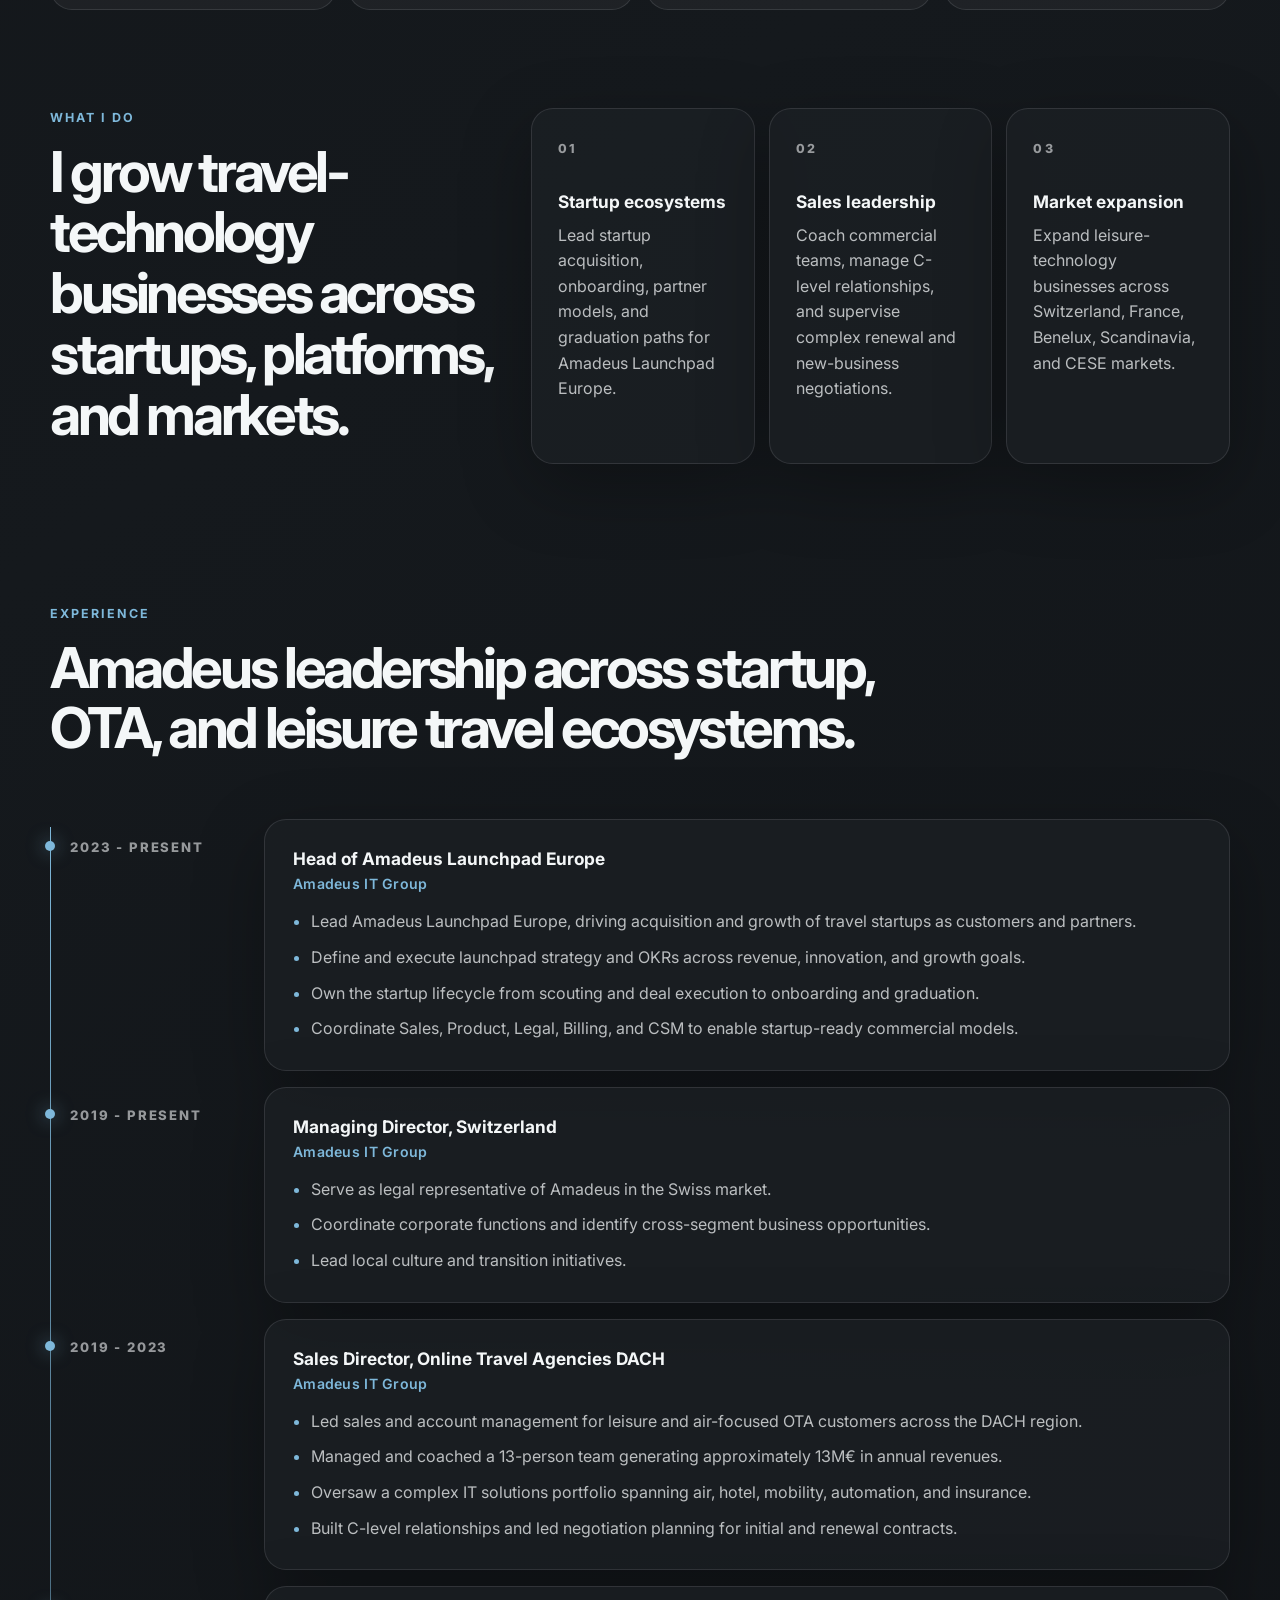
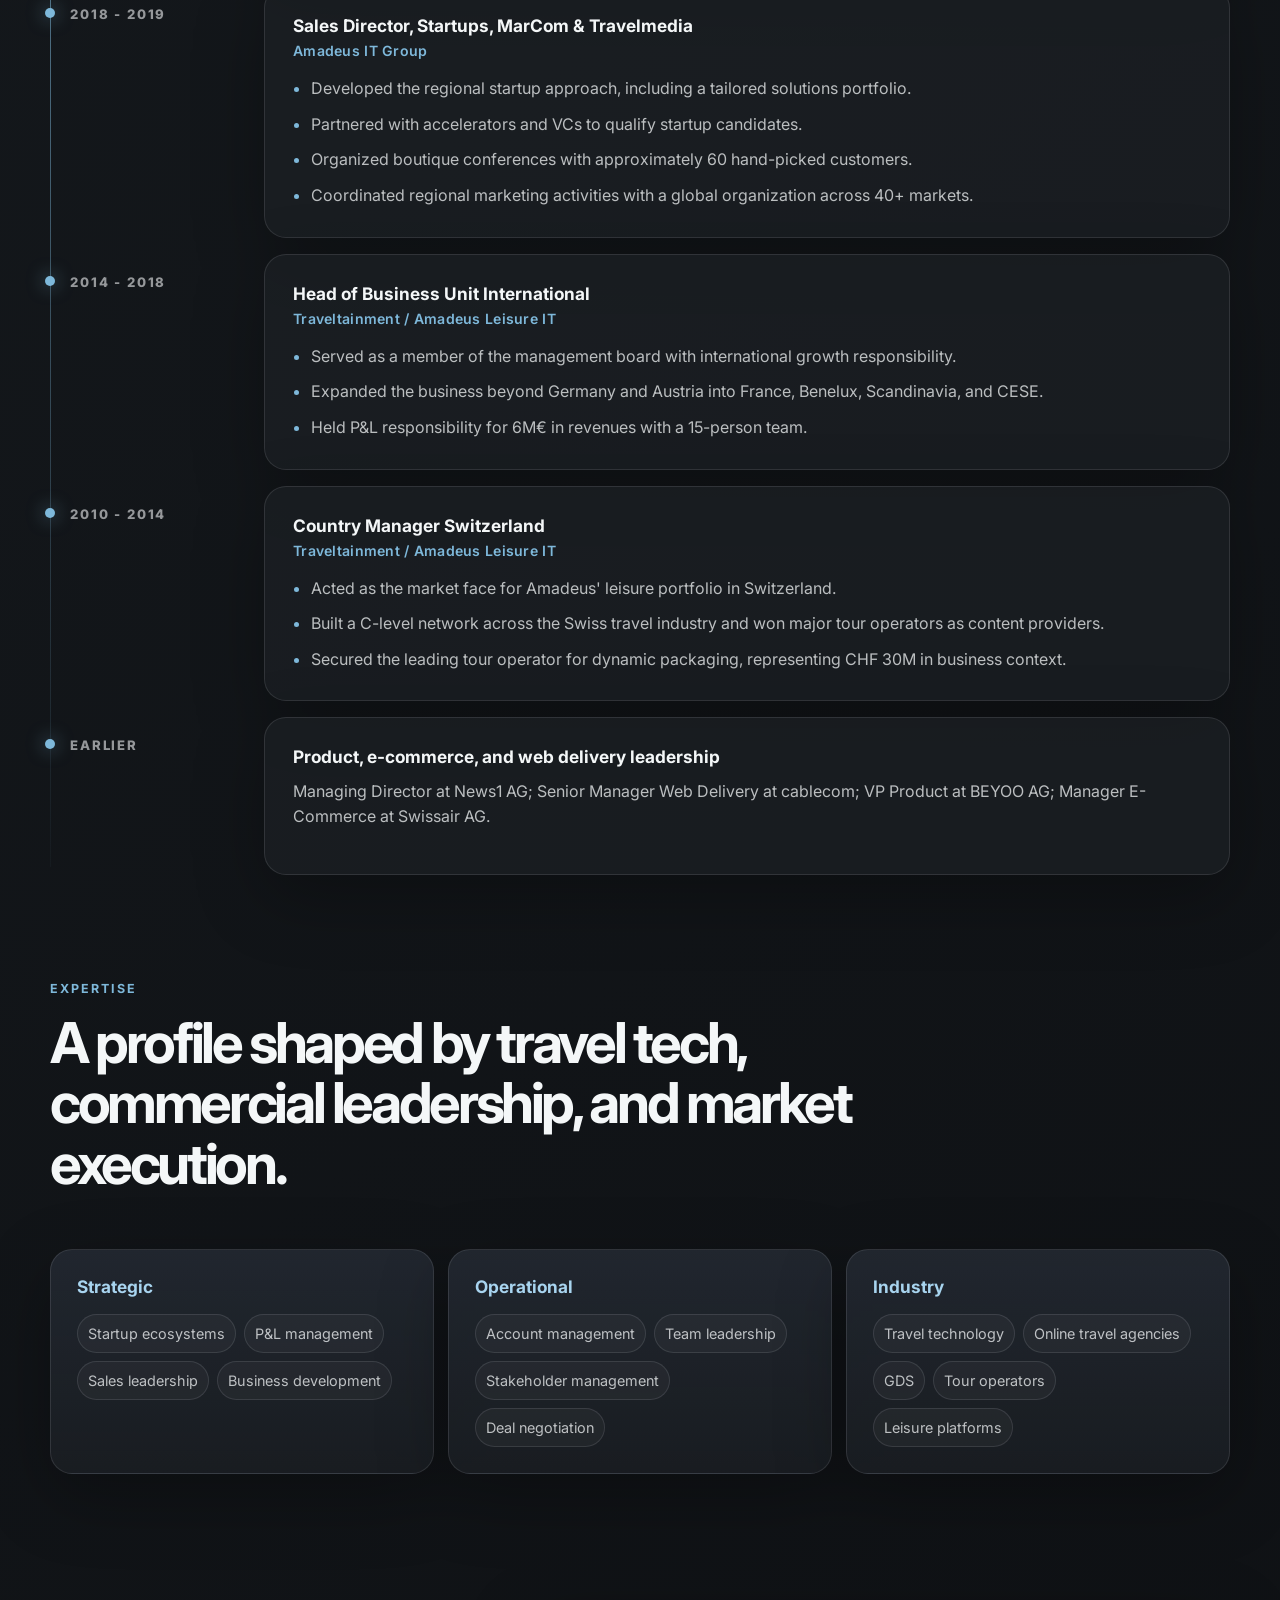
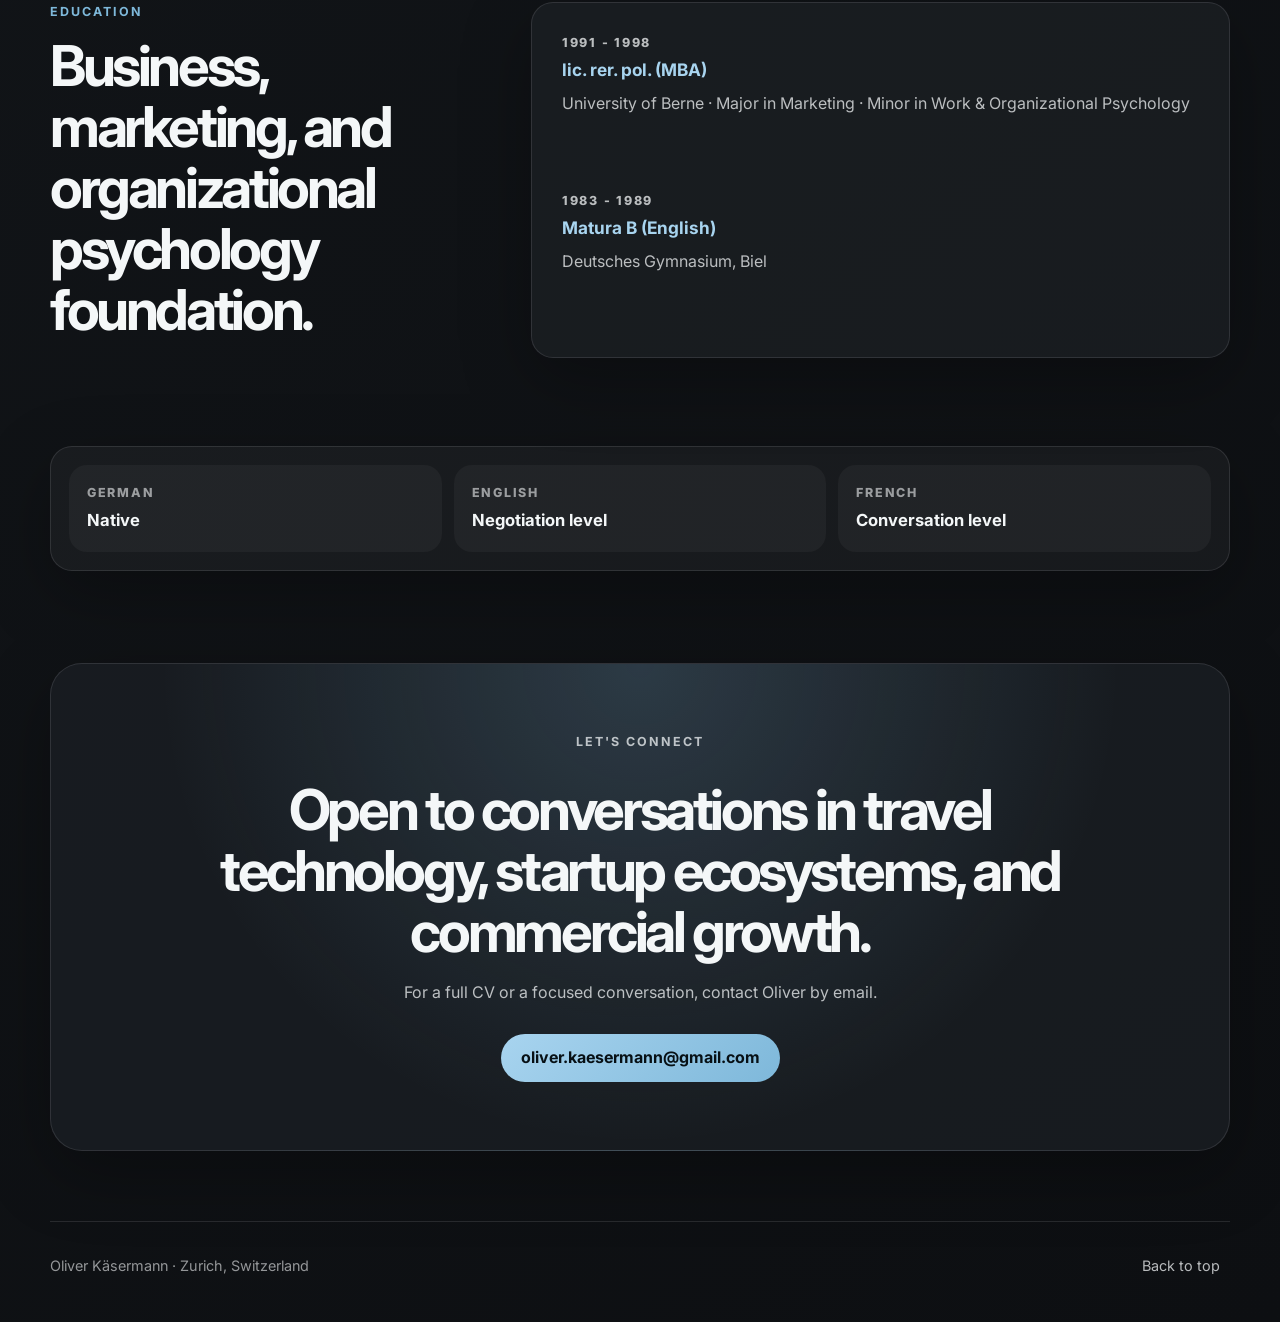
==== commit d713a983: "Add scroll-driven ecosystem atlas Introduce a lightweight scroll interaction that visualizes Oliver'" ====
--- a/index.html
+++ b/index.html
@@ -30,6 +30,7 @@
       <span>Oliver Käsermann</span>
     </a>
     <nav class="nav-links" aria-label="Main navigation">
+      <a href="#atlas">Atlas</a>
       <a href="#experience">Experience</a>
       <a href="#expertise">Expertise</a>
       <a href="#education">Education</a>
@@ -71,6 +72,117 @@
       </div>
     </section>
 
+    <section class="strategy-atlas section-shell" id="atlas" aria-labelledby="atlas-title" data-atlas>
+      <div class="atlas-sticky">
+        <div class="atlas-panel">
+          <div class="atlas-copy">
+            <p class="eyebrow">Travel-Tech Ecosystem Atlas</p>
+            <h2 id="atlas-title">From Swiss market depth to a European startup ecosystem.</h2>
+            <p>
+              Scroll through the atlas to see Oliver's career pattern: local trust in Zurich,
+              DACH OTA scale, European market expansion, and startup ecosystem leadership.
+            </p>
+            <ol class="atlas-steps" aria-label="Atlas story">
+              <li data-atlas-copy-step="0">
+                <span>01</span>
+                <strong>Zurich</strong>
+                <p>Swiss market credibility and C-level travel-industry network.</p>
+              </li>
+              <li data-atlas-copy-step="1">
+                <span>02</span>
+                <strong>DACH</strong>
+                <p>OTA sales leadership across leisure and air-focused portfolios.</p>
+              </li>
+              <li data-atlas-copy-step="2">
+                <span>03</span>
+                <strong>Europe</strong>
+                <p>International leisure-tech expansion and P&amp;L ownership.</p>
+              </li>
+              <li data-atlas-copy-step="3">
+                <span>04</span>
+                <strong>Launchpad</strong>
+                <p>Startup scouting, deal execution, onboarding, and ecosystem growth.</p>
+              </li>
+            </ol>
+          </div>
+
+          <div class="atlas-visual" aria-hidden="true">
+            <div class="atlas-surface">
+              <svg class="atlas-svg" viewBox="0 0 980 760" role="img">
+                <defs>
+                  <radialGradient id="atlasNode" cx="50%" cy="50%" r="50%">
+                    <stop offset="0%" stop-color="#a8d4ef"/>
+                    <stop offset="100%" stop-color="#7eb8da" stop-opacity="0.35"/>
+                  </radialGradient>
+                  <linearGradient id="atlasLine" x1="0" x2="1" y1="0" y2="1">
+                    <stop offset="0%" stop-color="#7eb8da" stop-opacity="0.15"/>
+                    <stop offset="50%" stop-color="#a8d4ef" stop-opacity="0.55"/>
+                    <stop offset="100%" stop-color="#7eb8da" stop-opacity="0.12"/>
+                  </linearGradient>
+                </defs>
+
+                <g class="atlas-grid">
+                  <path d="M120 120H860M120 240H860M120 360H860M120 480H860M120 600H860"/>
+                  <path d="M180 80V680M340 80V680M500 80V680M660 80V680M820 80V680"/>
+                </g>
+
+                <g class="atlas-routes">
+                  <path d="M274 488C358 407 421 374 510 354C600 333 663 297 721 212"/>
+                  <path d="M274 488C386 506 489 544 604 519C713 496 773 429 820 337"/>
+                  <path d="M274 488C318 414 335 324 422 271C506 220 607 225 721 212"/>
+                  <path d="M422 271C536 319 611 369 689 444C737 491 785 526 848 566"/>
+                </g>
+
+                <g class="atlas-region region-zurich">
+                  <circle cx="274" cy="488" r="16"/>
+                  <circle cx="274" cy="488" r="42"/>
+                  <text x="304" y="480">Zurich</text>
+                  <text x="304" y="505">Swiss market</text>
+                </g>
+
+                <g class="atlas-region region-dach">
+                  <circle cx="422" cy="271" r="12"/>
+                  <text x="448" y="264">DACH</text>
+                  <text x="448" y="289">OTA revenue leadership</text>
+                </g>
+
+                <g class="atlas-region region-europe">
+                  <circle cx="721" cy="212" r="13"/>
+                  <text x="747" y="205">Europe</text>
+                  <text x="747" y="230">Market expansion</text>
+                </g>
+
+                <g class="atlas-region region-launchpad">
+                  <circle cx="820" cy="337" r="15"/>
+                  <text x="846" y="330">Launchpad</text>
+                  <text x="846" y="355">Startup ecosystem</text>
+                </g>
+
+                <g class="atlas-region atlas-small-nodes">
+                  <circle cx="604" cy="519" r="8"/>
+                  <text x="624" y="524">OTAs</text>
+                  <circle cx="689" cy="444" r="8"/>
+                  <text x="709" y="449">Product</text>
+                  <circle cx="848" cy="566" r="8"/>
+                  <text x="868" y="571">CSM</text>
+                  <circle cx="567" cy="286" r="8"/>
+                  <text x="587" y="291">Legal</text>
+                  <circle cx="742" cy="477" r="8"/>
+                  <text x="762" y="482">VCs</text>
+                  <circle cx="516" cy="388" r="8"/>
+                  <text x="536" y="393">Sales</text>
+                </g>
+              </svg>
+            </div>
+            <div class="atlas-caption">
+              <span data-atlas-stage>Zurich</span>
+              <strong data-atlas-stage-copy>Swiss market credibility</strong>
+            </div>
+          </div>
+        </div>
+      </div>
+    </section>
+
     <section class="section-shell" aria-labelledby="metrics-title">
       <h2 class="visually-hidden" id="metrics-title">Key metrics</h2>
       <dl class="stats">
--- a/styles.css
+++ b/styles.css
@@ -376,6 +376,220 @@
   right: 34px;
 }
 
+.strategy-atlas {
+  --atlas-progress: 0;
+  --atlas-scale: 1.48;
+  --atlas-x: 10%;
+  --atlas-y: 8%;
+  min-height: 220vh;
+  padding: 30px 0 26px;
+}
+
+.atlas-sticky {
+  position: sticky;
+  top: 88px;
+  display: grid;
+  min-height: calc(100vh - 108px);
+  align-items: center;
+}
+
+.atlas-panel {
+  display: grid;
+  grid-template-columns: minmax(300px, 0.86fr) minmax(0, 1.14fr);
+  gap: 22px;
+  overflow: hidden;
+  min-height: 680px;
+  padding: clamp(22px, 3vw, 34px);
+  border: 1px solid var(--line);
+  border-radius: var(--radius-lg);
+  background:
+    radial-gradient(circle at 68% 36%, rgba(126, 184, 218, 0.18), transparent 28rem),
+    linear-gradient(135deg, rgba(255, 255, 255, 0.075), transparent 46%),
+    rgba(28, 32, 37, 0.78);
+  box-shadow: var(--shadow);
+}
+
+.atlas-copy {
+  position: relative;
+  z-index: 2;
+  display: flex;
+  flex-direction: column;
+  justify-content: center;
+}
+
+.atlas-copy h2 {
+  max-width: 580px;
+}
+
+.atlas-copy > p {
+  max-width: 520px;
+  color: var(--muted);
+}
+
+.atlas-steps {
+  display: grid;
+  gap: 10px;
+  margin: 32px 0 0;
+  padding: 0;
+  list-style: none;
+}
+
+.atlas-steps li {
+  display: grid;
+  grid-template-columns: auto 1fr;
+  gap: 3px 12px;
+  padding: 14px;
+  border: 1px solid rgba(244, 247, 248, 0.08);
+  border-radius: 18px;
+  color: var(--muted);
+  background: rgba(255, 255, 255, 0.035);
+  transition: border-color 220ms ease, background 220ms ease, color 220ms ease, transform 220ms ease;
+}
+
+.atlas-steps li.is-active {
+  color: var(--text);
+  border-color: rgba(126, 184, 218, 0.42);
+  background: rgba(126, 184, 218, 0.12);
+  transform: translateX(4px);
+}
+
+.atlas-steps span {
+  grid-row: span 2;
+  color: var(--accent);
+  font-size: 0.76rem;
+  font-weight: 800;
+  letter-spacing: 0.16em;
+}
+
+.atlas-steps strong {
+  color: var(--text);
+  font-size: 0.98rem;
+}
+
+.atlas-steps p {
+  margin: 0;
+  color: inherit;
+  font-size: 0.92rem;
+  line-height: 1.45;
+}
+
+.atlas-visual {
+  position: relative;
+  display: grid;
+  min-height: 620px;
+  overflow: hidden;
+  place-items: center;
+  border: 1px solid rgba(244, 247, 248, 0.08);
+  border-radius: 26px;
+  background:
+    radial-gradient(circle at 38% 52%, rgba(126, 184, 218, 0.16), transparent 20rem),
+    linear-gradient(140deg, rgba(59, 66, 73, 0.62), rgba(17, 19, 22, 0.72));
+  contain: paint;
+}
+
+.atlas-visual::after {
+  content: "";
+  position: absolute;
+  inset: 0;
+  pointer-events: none;
+  background:
+    linear-gradient(90deg, rgba(17, 19, 22, 0.4), transparent 28%, transparent 72%, rgba(17, 19, 22, 0.46)),
+    linear-gradient(180deg, rgba(17, 19, 22, 0.18), transparent 50%, rgba(17, 19, 22, 0.64));
+}
+
+.atlas-surface {
+  width: min(920px, 126%);
+  aspect-ratio: 1.29;
+  transform: translate3d(var(--atlas-x), var(--atlas-y), 0) scale(var(--atlas-scale));
+  transform-origin: 30% 64%;
+  transition: transform 80ms linear;
+  will-change: transform;
+}
+
+.atlas-svg {
+  display: block;
+  width: 100%;
+  height: 100%;
+  overflow: visible;
+}
+
+.atlas-grid path {
+  fill: none;
+  stroke: rgba(244, 247, 248, 0.075);
+  stroke-width: 1;
+}
+
+.atlas-routes path {
+  fill: none;
+  stroke: rgba(168, 212, 239, 0.48);
+  stroke-width: 3;
+  stroke-linecap: round;
+  stroke-dasharray: 760;
+  stroke-dashoffset: calc(360px - (var(--atlas-progress) * 360px));
+}
+
+.atlas-region circle:first-child,
+.atlas-small-nodes circle {
+  fill: #7eb8da;
+  filter: drop-shadow(0 0 18px rgba(126, 184, 218, 0.42));
+}
+
+.atlas-region circle:nth-child(2) {
+  fill: none;
+  stroke: rgba(126, 184, 218, 0.24);
+  stroke-width: 1.5;
+}
+
+.atlas-region text {
+  fill: rgba(244, 247, 248, 0.86);
+  font-family: Inter, "Helvetica Neue", Helvetica, Arial, sans-serif;
+  font-size: 22px;
+  font-weight: 700;
+  letter-spacing: -0.02em;
+}
+
+.atlas-region text:nth-of-type(2) {
+  fill: rgba(244, 247, 248, 0.58);
+  font-size: 15px;
+  font-weight: 600;
+  letter-spacing: 0;
+}
+
+.region-dach,
+.region-europe,
+.region-launchpad,
+.atlas-small-nodes {
+  opacity: calc(0.24 + var(--atlas-progress) * 0.76);
+}
+
+.atlas-caption {
+  position: absolute;
+  right: 22px;
+  bottom: 22px;
+  z-index: 2;
+  min-width: min(300px, calc(100% - 44px));
+  padding: 16px 18px;
+  border: 1px solid rgba(244, 247, 248, 0.11);
+  border-radius: 18px;
+  background: rgba(17, 19, 22, 0.72);
+  backdrop-filter: blur(16px);
+}
+
+.atlas-caption span {
+  display: block;
+  color: var(--accent);
+  font-size: 0.72rem;
+  font-weight: 800;
+  letter-spacing: 0.16em;
+  text-transform: uppercase;
+}
+
+.atlas-caption strong {
+  display: block;
+  margin-top: 3px;
+  font-size: 1rem;
+}
+
 .stats {
   display: grid;
   grid-template-columns: repeat(4, 1fr);
@@ -672,6 +886,15 @@
     flex-direction: column;
   }
 
+  .atlas-panel {
+    grid-template-columns: 1fr;
+    min-height: auto;
+  }
+
+  .atlas-visual {
+    min-height: 520px;
+  }
+
   .hero-grid,
   .intro-grid,
   .split-section {
@@ -715,6 +938,44 @@
   .nav-links a {
     min-height: 40px;
     padding: 0 8px;
+  }
+
+  .strategy-atlas {
+    min-height: auto;
+    padding-top: 42px;
+  }
+
+  .atlas-sticky {
+    position: static;
+    min-height: auto;
+  }
+
+  .atlas-panel {
+    padding: 20px;
+    border-radius: 24px;
+  }
+
+  .atlas-visual {
+    min-height: 360px;
+  }
+
+  .atlas-surface {
+    width: 112%;
+    transform: translate3d(-4%, -2%, 0) scale(0.9);
+  }
+
+  .atlas-caption {
+    right: 14px;
+    bottom: 14px;
+    min-width: min(260px, calc(100% - 28px));
+  }
+
+  .atlas-region text {
+    font-size: 19px;
+  }
+
+  .atlas-region text:nth-of-type(2) {
+    font-size: 13px;
   }
 
   .section-shell,
@@ -806,4 +1067,20 @@
   .button:focus-visible {
     transform: none;
   }
-}
+
+  .strategy-atlas {
+    --atlas-progress: 1 !important;
+    --atlas-scale: 0.82 !important;
+    --atlas-x: -6% !important;
+    --atlas-y: -4% !important;
+    min-height: auto;
+  }
+
+  .atlas-sticky {
+    position: static;
+  }
+
+  .atlas-surface {
+    transition: none;
+  }
+}
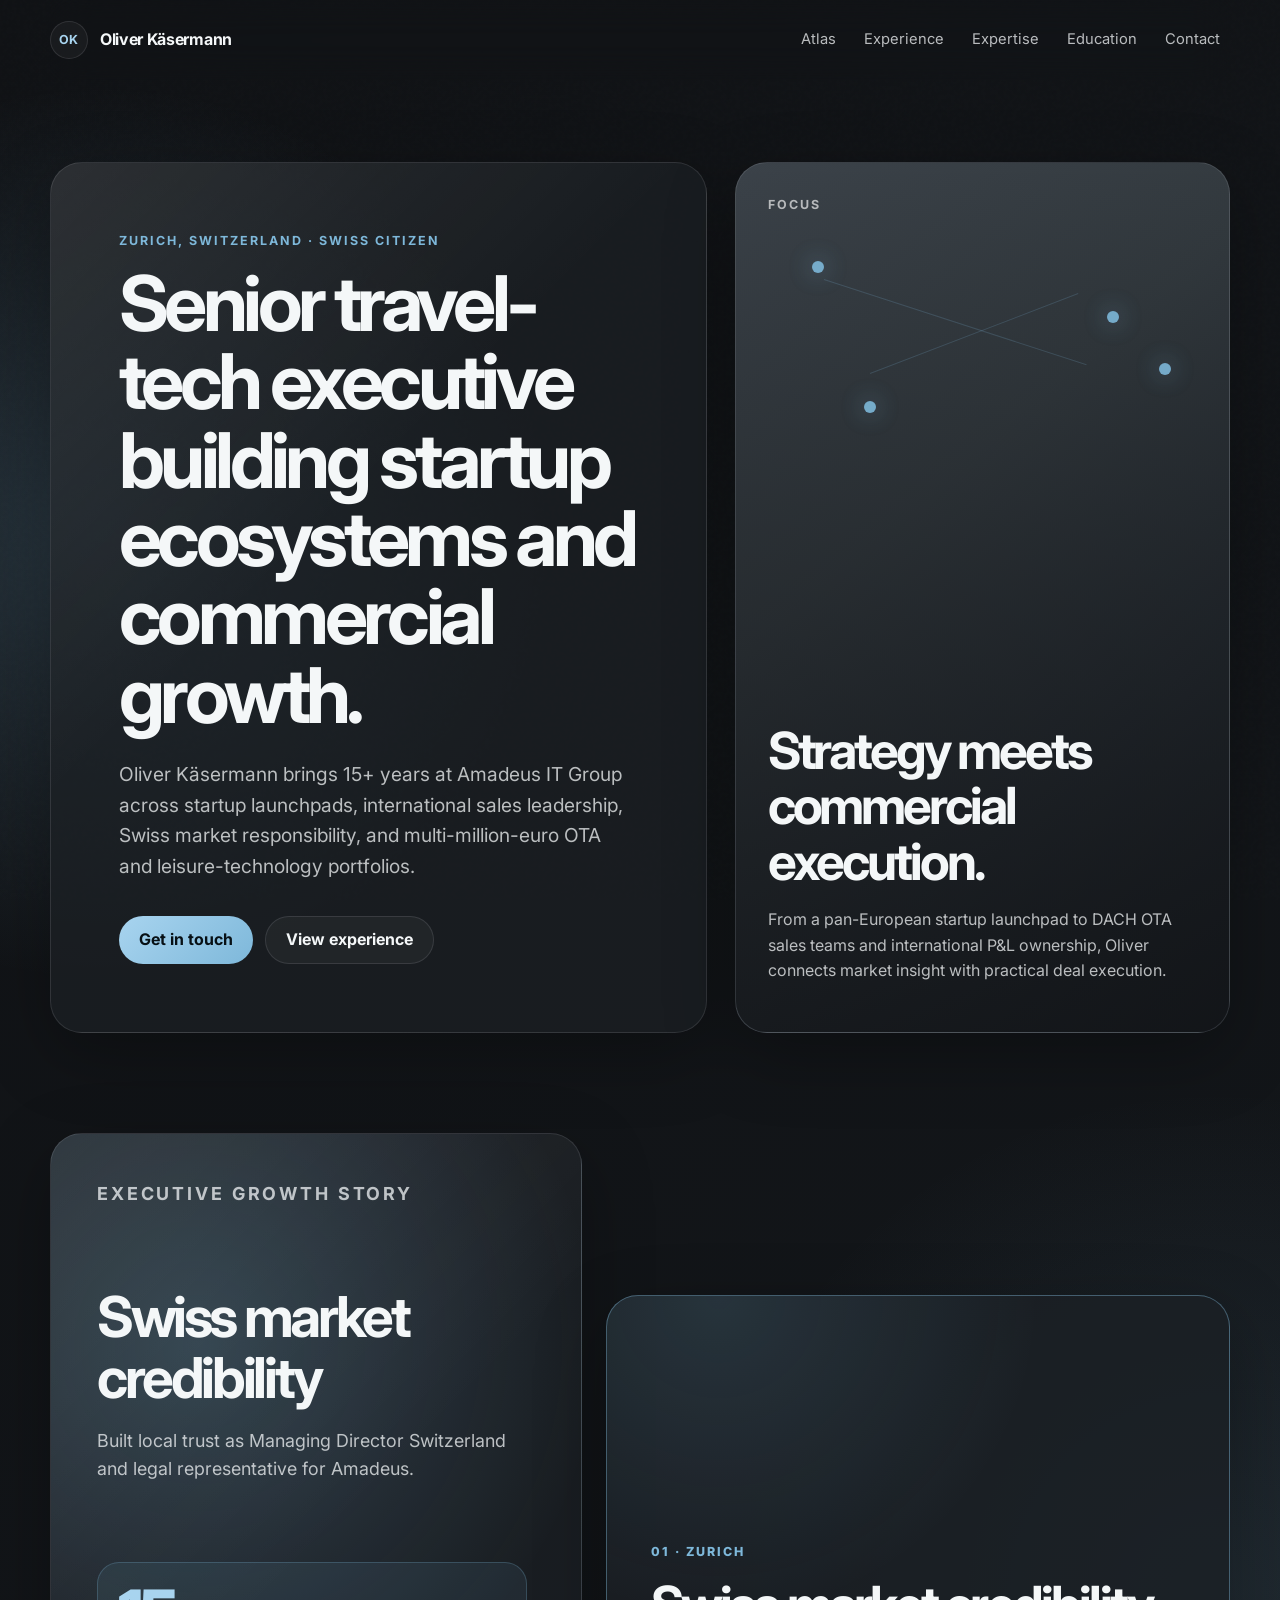
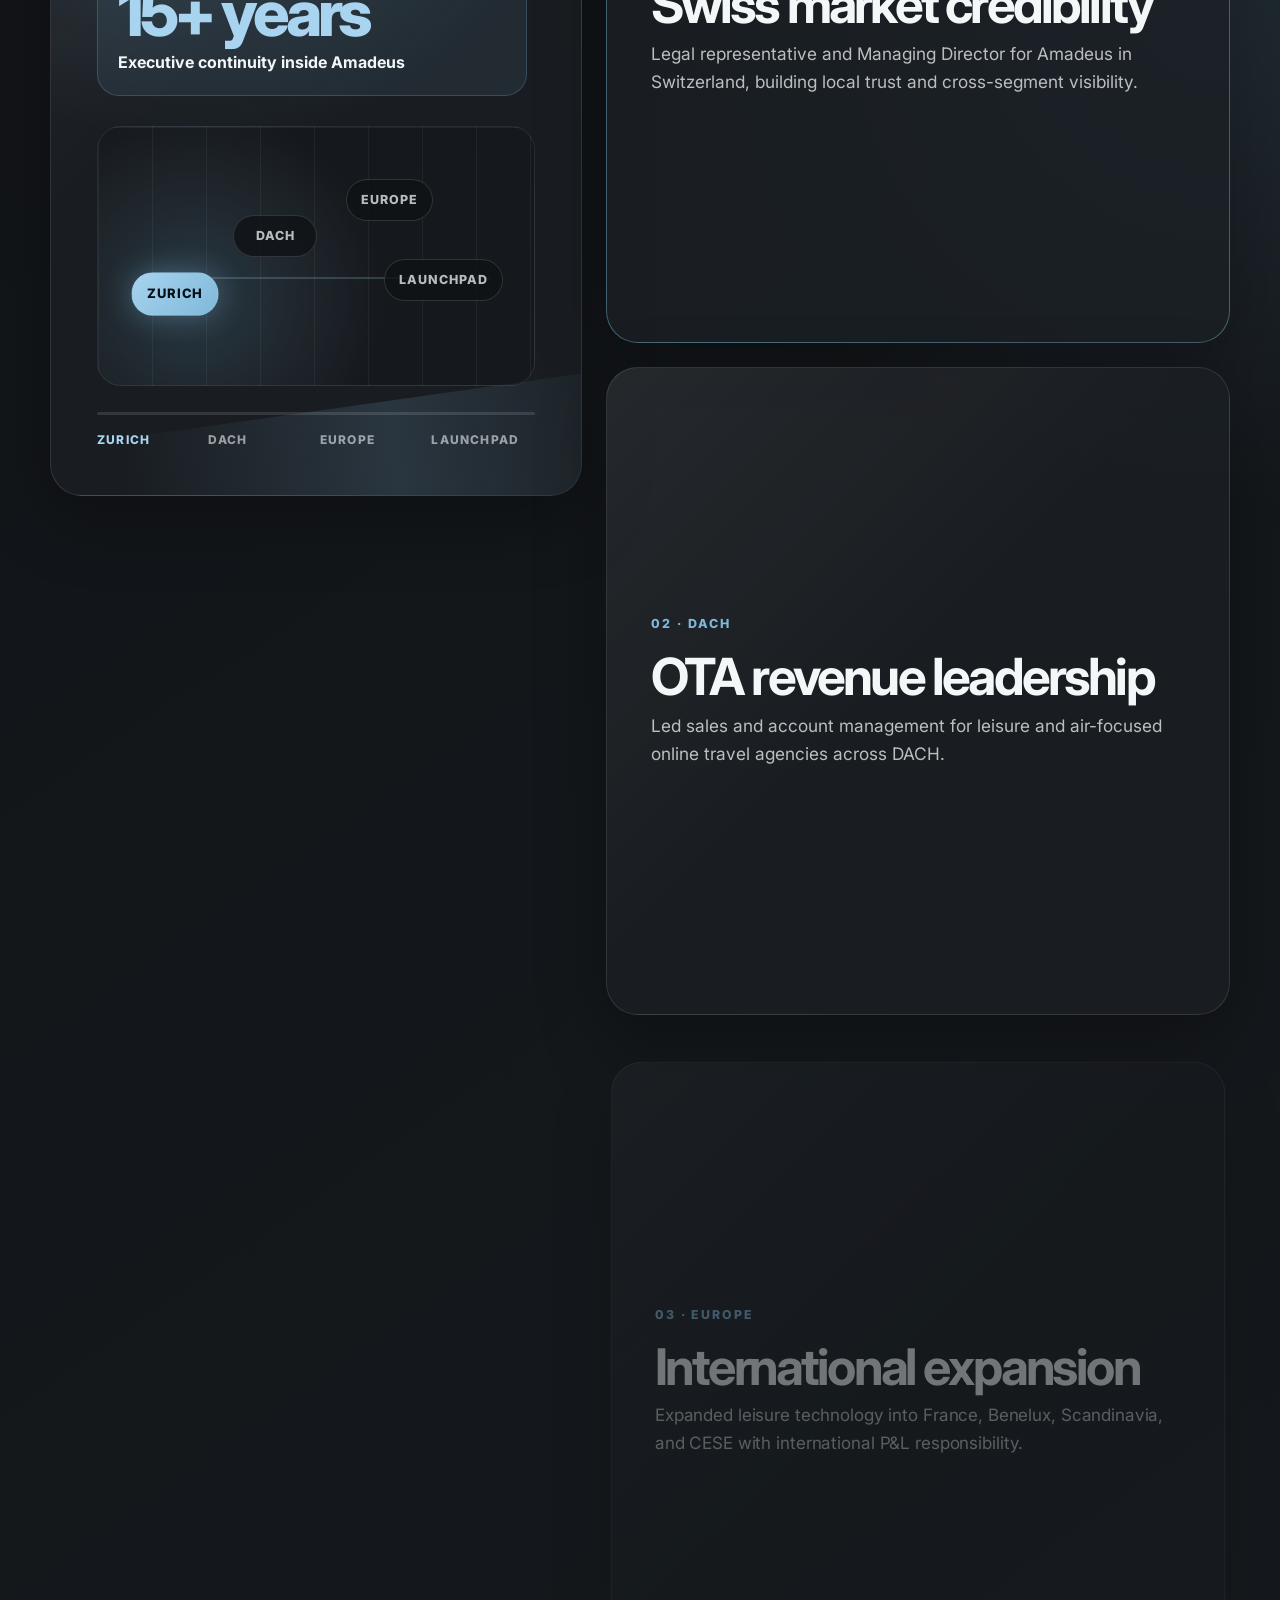
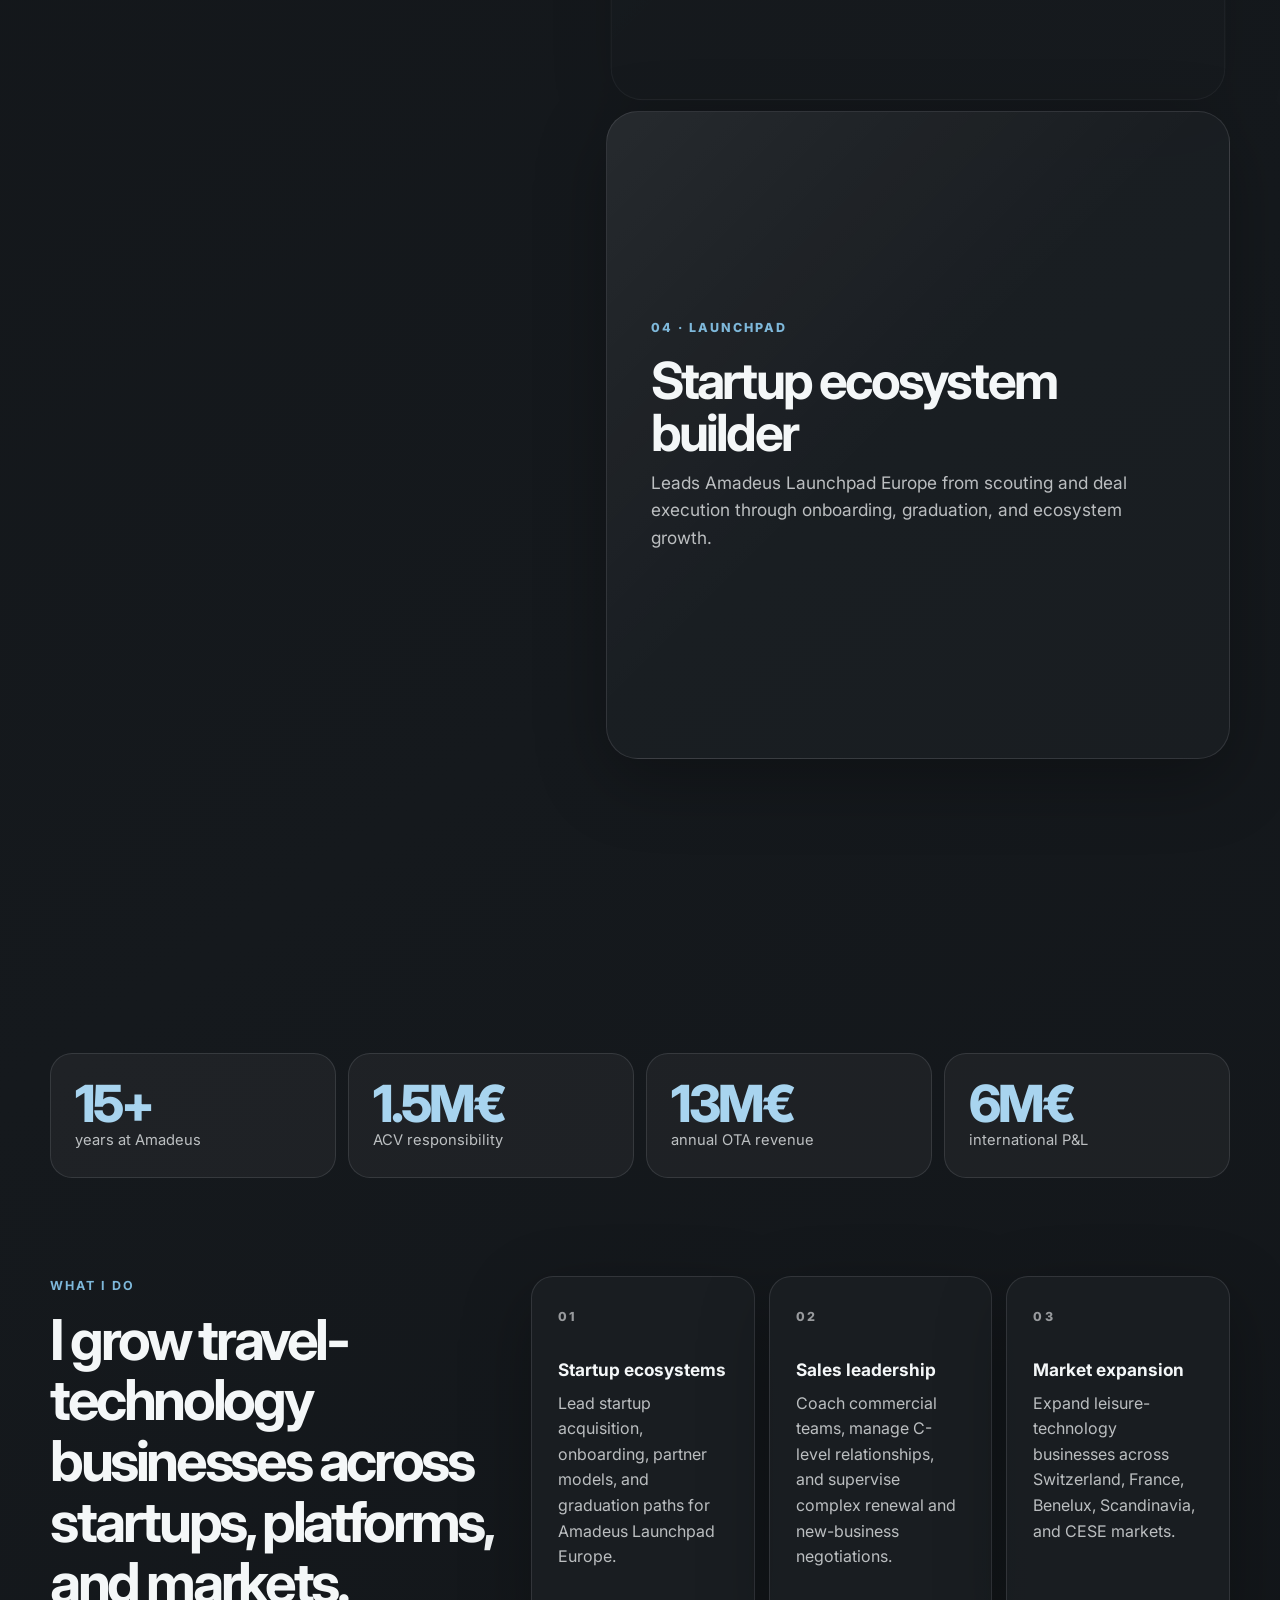
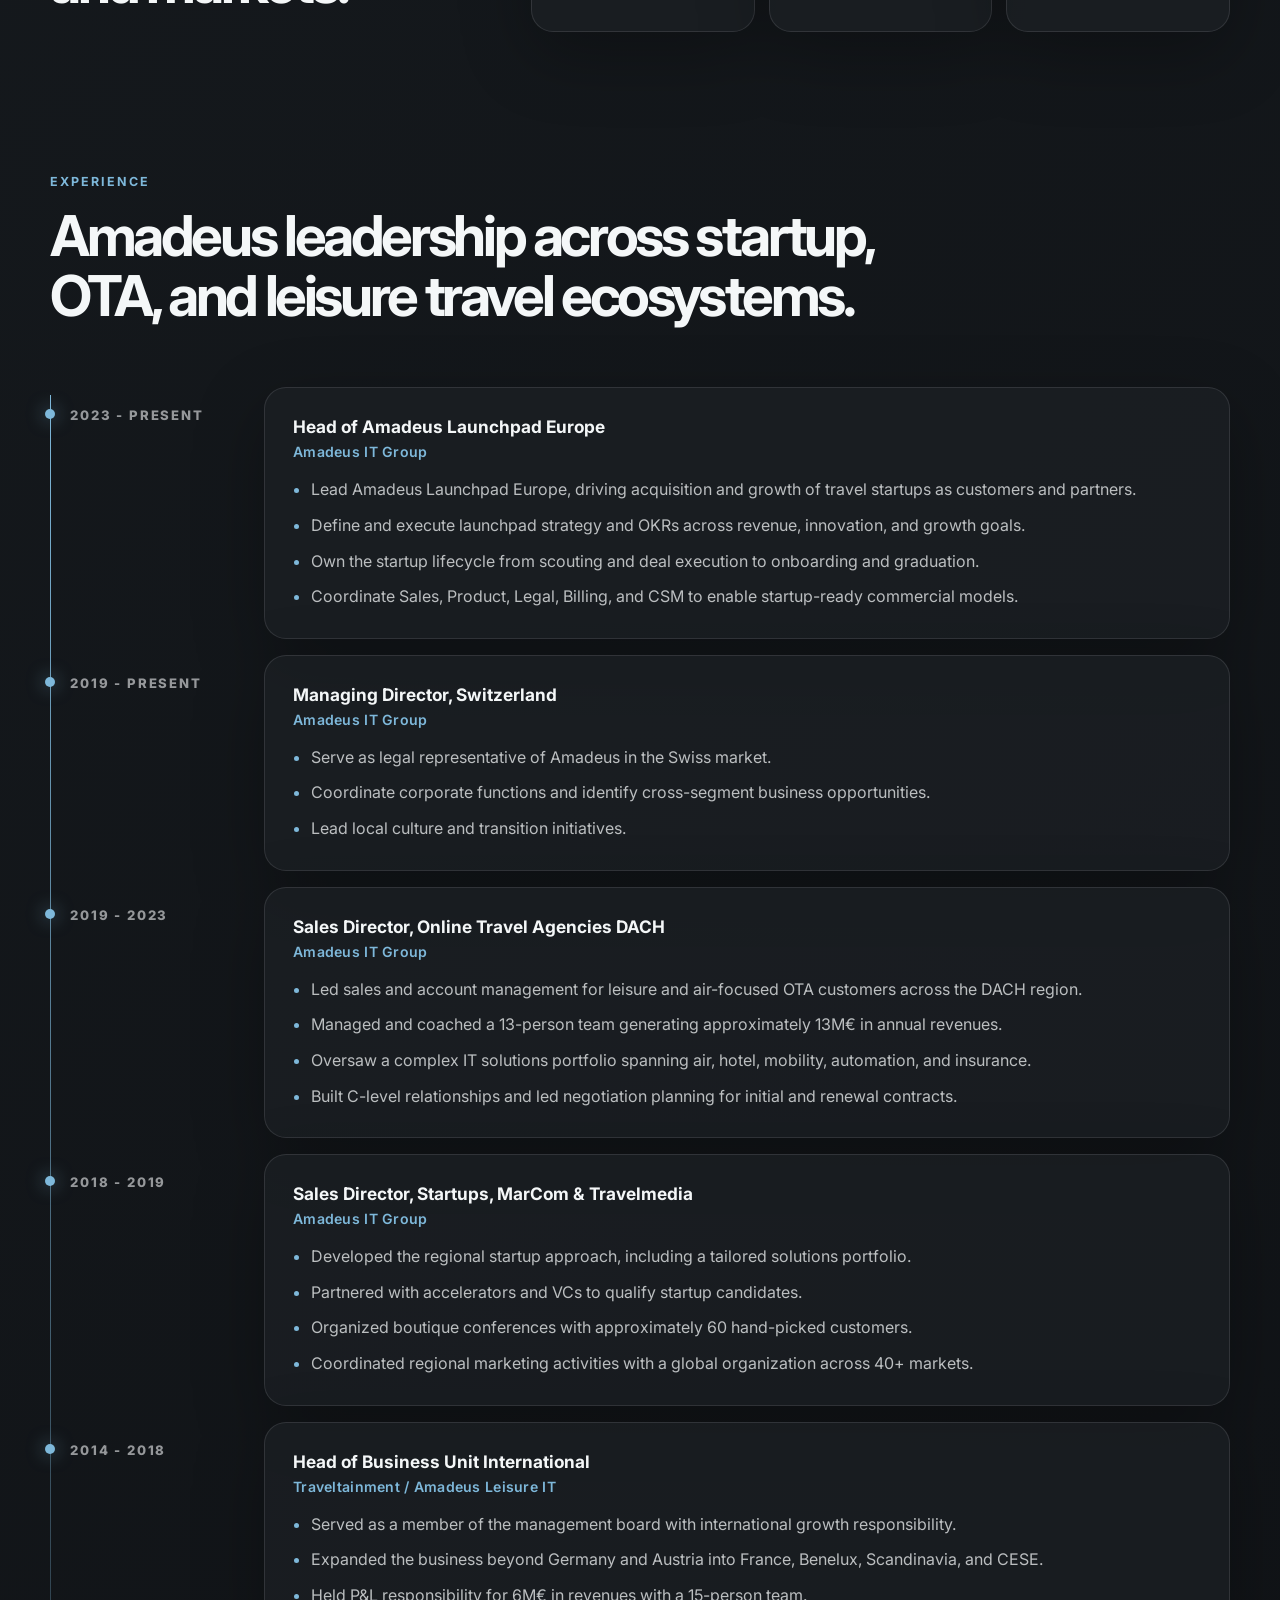
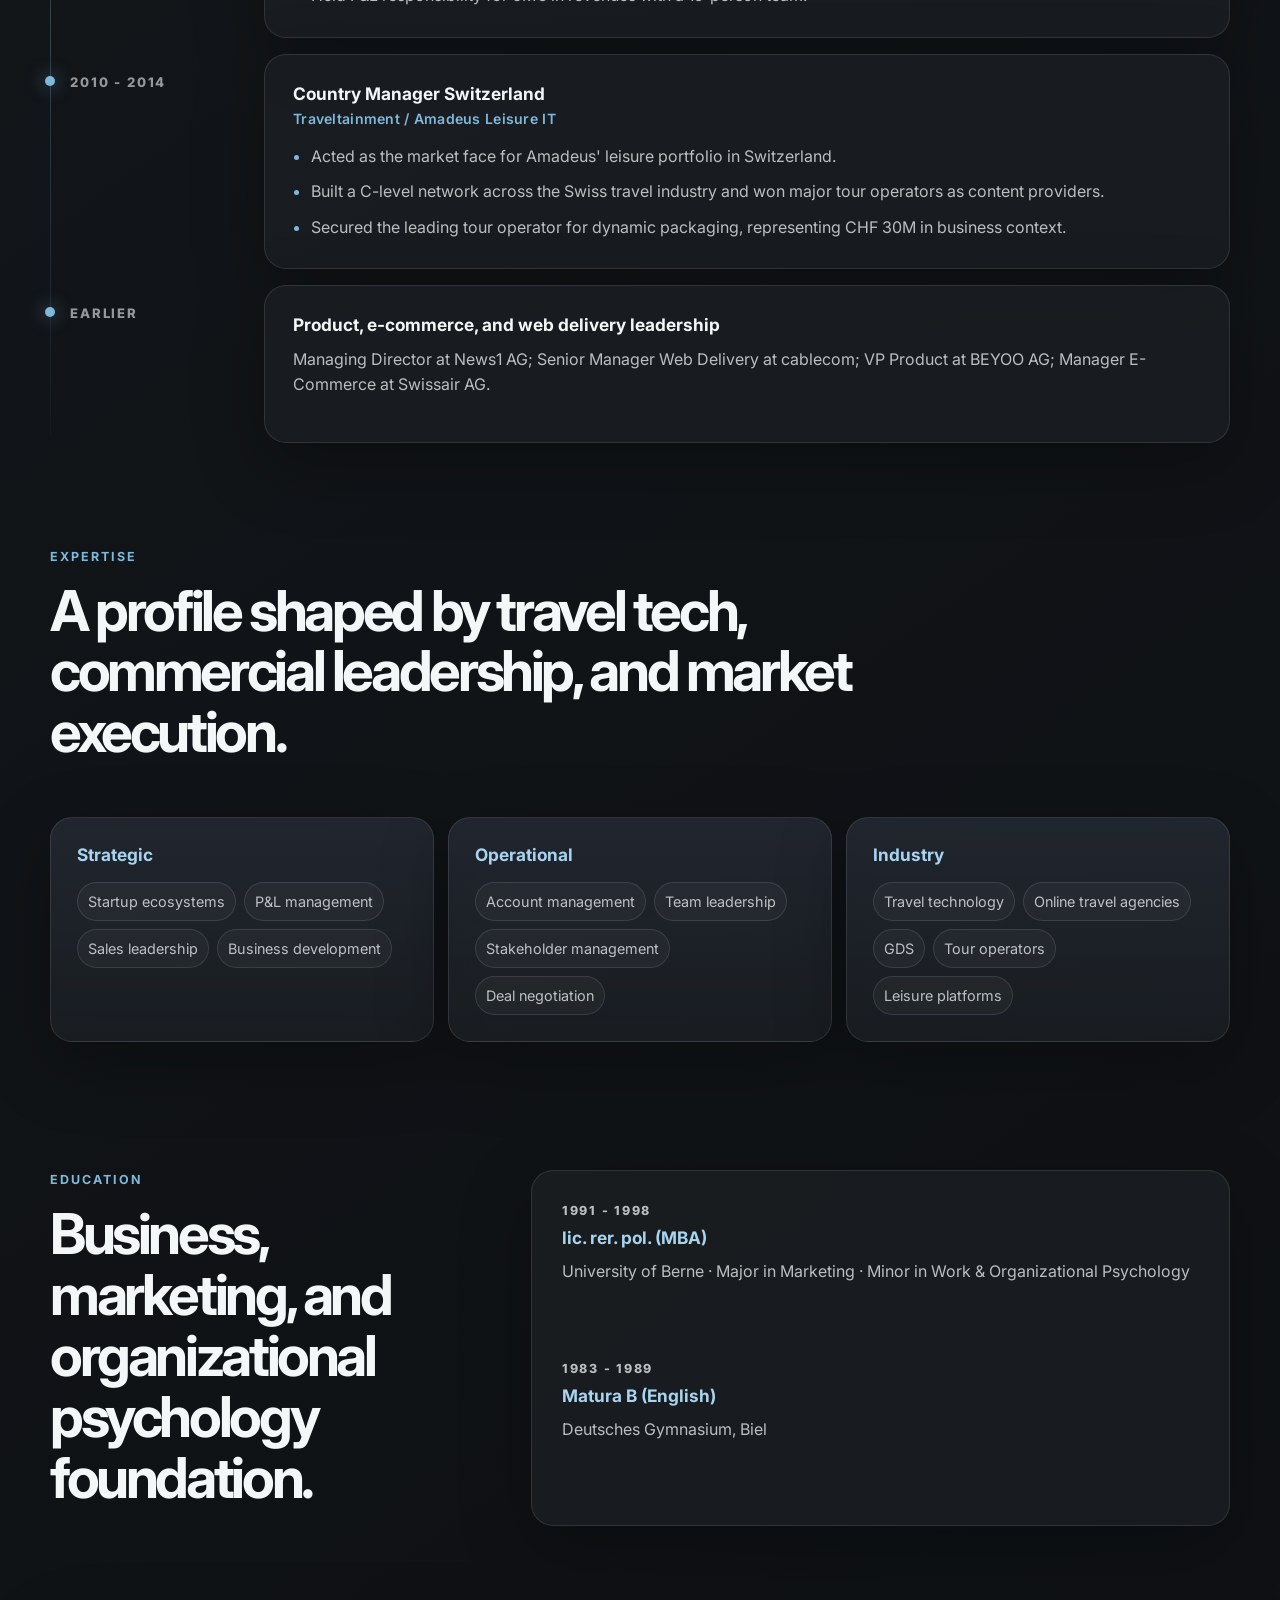
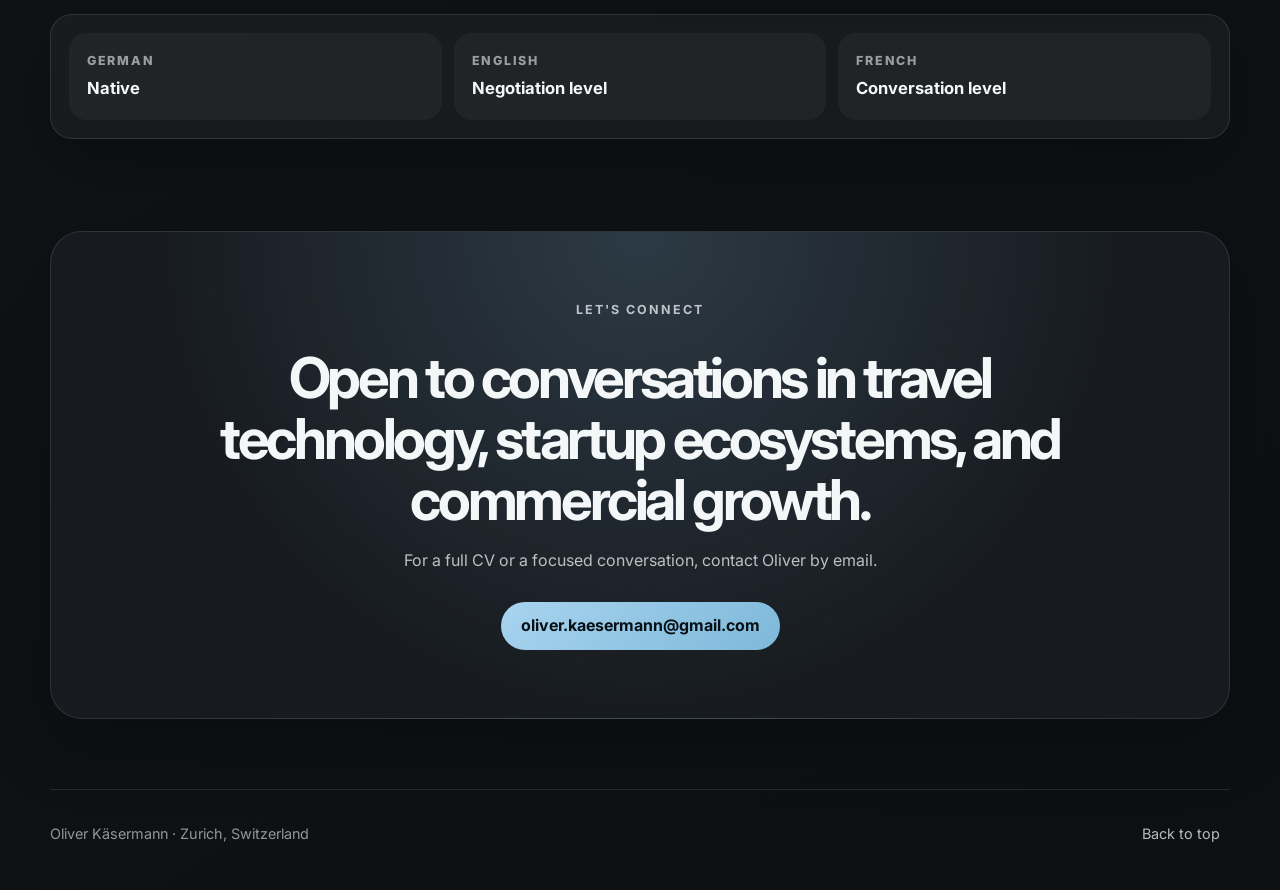
==== commit 6f4e5c16: "Fix responsive scroll story interaction Replace the subtle atlas with a readable sticky chapter stor" ====
--- a/index.html
+++ b/index.html
@@ -72,113 +72,57 @@
       </div>
     </section>
 
-    <section class="strategy-atlas section-shell" id="atlas" aria-labelledby="atlas-title" data-atlas>
-      <div class="atlas-sticky">
-        <div class="atlas-panel">
-          <div class="atlas-copy">
-            <p class="eyebrow">Travel-Tech Ecosystem Atlas</p>
-            <h2 id="atlas-title">From Swiss market depth to a European startup ecosystem.</h2>
-            <p>
-              Scroll through the atlas to see Oliver's career pattern: local trust in Zurich,
-              DACH OTA scale, European market expansion, and startup ecosystem leadership.
-            </p>
-            <ol class="atlas-steps" aria-label="Atlas story">
-              <li data-atlas-copy-step="0">
-                <span>01</span>
-                <strong>Zurich</strong>
-                <p>Swiss market credibility and C-level travel-industry network.</p>
-              </li>
-              <li data-atlas-copy-step="1">
-                <span>02</span>
-                <strong>DACH</strong>
-                <p>OTA sales leadership across leisure and air-focused portfolios.</p>
-              </li>
-              <li data-atlas-copy-step="2">
-                <span>03</span>
-                <strong>Europe</strong>
-                <p>International leisure-tech expansion and P&amp;L ownership.</p>
-              </li>
-              <li data-atlas-copy-step="3">
-                <span>04</span>
-                <strong>Launchpad</strong>
-                <p>Startup scouting, deal execution, onboarding, and ecosystem growth.</p>
-              </li>
-            </ol>
-          </div>
-
-          <div class="atlas-visual" aria-hidden="true">
-            <div class="atlas-surface">
-              <svg class="atlas-svg" viewBox="0 0 980 760" role="img">
-                <defs>
-                  <radialGradient id="atlasNode" cx="50%" cy="50%" r="50%">
-                    <stop offset="0%" stop-color="#a8d4ef"/>
-                    <stop offset="100%" stop-color="#7eb8da" stop-opacity="0.35"/>
-                  </radialGradient>
-                  <linearGradient id="atlasLine" x1="0" x2="1" y1="0" y2="1">
-                    <stop offset="0%" stop-color="#7eb8da" stop-opacity="0.15"/>
-                    <stop offset="50%" stop-color="#a8d4ef" stop-opacity="0.55"/>
-                    <stop offset="100%" stop-color="#7eb8da" stop-opacity="0.12"/>
-                  </linearGradient>
-                </defs>
-
-                <g class="atlas-grid">
-                  <path d="M120 120H860M120 240H860M120 360H860M120 480H860M120 600H860"/>
-                  <path d="M180 80V680M340 80V680M500 80V680M660 80V680M820 80V680"/>
-                </g>
-
-                <g class="atlas-routes">
-                  <path d="M274 488C358 407 421 374 510 354C600 333 663 297 721 212"/>
-                  <path d="M274 488C386 506 489 544 604 519C713 496 773 429 820 337"/>
-                  <path d="M274 488C318 414 335 324 422 271C506 220 607 225 721 212"/>
-                  <path d="M422 271C536 319 611 369 689 444C737 491 785 526 848 566"/>
-                </g>
-
-                <g class="atlas-region region-zurich">
-                  <circle cx="274" cy="488" r="16"/>
-                  <circle cx="274" cy="488" r="42"/>
-                  <text x="304" y="480">Zurich</text>
-                  <text x="304" y="505">Swiss market</text>
-                </g>
-
-                <g class="atlas-region region-dach">
-                  <circle cx="422" cy="271" r="12"/>
-                  <text x="448" y="264">DACH</text>
-                  <text x="448" y="289">OTA revenue leadership</text>
-                </g>
-
-                <g class="atlas-region region-europe">
-                  <circle cx="721" cy="212" r="13"/>
-                  <text x="747" y="205">Europe</text>
-                  <text x="747" y="230">Market expansion</text>
-                </g>
-
-                <g class="atlas-region region-launchpad">
-                  <circle cx="820" cy="337" r="15"/>
-                  <text x="846" y="330">Launchpad</text>
-                  <text x="846" y="355">Startup ecosystem</text>
-                </g>
-
-                <g class="atlas-region atlas-small-nodes">
-                  <circle cx="604" cy="519" r="8"/>
-                  <text x="624" y="524">OTAs</text>
-                  <circle cx="689" cy="444" r="8"/>
-                  <text x="709" y="449">Product</text>
-                  <circle cx="848" cy="566" r="8"/>
-                  <text x="868" y="571">CSM</text>
-                  <circle cx="567" cy="286" r="8"/>
-                  <text x="587" y="291">Legal</text>
-                  <circle cx="742" cy="477" r="8"/>
-                  <text x="762" y="482">VCs</text>
-                  <circle cx="516" cy="388" r="8"/>
-                  <text x="536" y="393">Sales</text>
-                </g>
-              </svg>
-            </div>
-            <div class="atlas-caption">
-              <span data-atlas-stage>Zurich</span>
-              <strong data-atlas-stage-copy>Swiss market credibility</strong>
-            </div>
-          </div>
+    <section class="strategy-atlas section-shell" id="atlas" aria-labelledby="atlas-title" data-atlas data-atlas-index="0">
+      <div class="atlas-grid-layout">
+        <div class="atlas-stage" aria-live="polite">
+          <p class="eyebrow">Executive Growth Story</p>
+          <h2 id="atlas-title" data-atlas-title>Swiss market credibility</h2>
+          <p data-atlas-summary>
+            Built local trust as Managing Director Switzerland and legal representative for Amadeus.
+          </p>
+
+          <div class="atlas-proof-card">
+            <span data-atlas-metric>15+ years</span>
+            <strong data-atlas-proof>Executive continuity inside Amadeus</strong>
+          </div>
+
+          <div class="atlas-map" aria-hidden="true">
+            <div class="atlas-route-line"></div>
+            <span class="atlas-node node-zurich" data-atlas-node="0">Zurich</span>
+            <span class="atlas-node node-dach" data-atlas-node="1">DACH</span>
+            <span class="atlas-node node-europe" data-atlas-node="2">Europe</span>
+            <span class="atlas-node node-launchpad" data-atlas-node="3">Launchpad</span>
+          </div>
+
+          <ol class="atlas-progress" aria-label="Career chapters">
+            <li data-atlas-dot="0">Zurich</li>
+            <li data-atlas-dot="1">DACH</li>
+            <li data-atlas-dot="2">Europe</li>
+            <li data-atlas-dot="3">Launchpad</li>
+          </ol>
+        </div>
+
+        <div class="atlas-scroll-steps" aria-label="Scroll story chapters">
+          <article class="atlas-step is-active" data-atlas-step="0">
+            <span>01 · Zurich</span>
+            <h3>Swiss market credibility</h3>
+            <p>Legal representative and Managing Director for Amadeus in Switzerland, building local trust and cross-segment visibility.</p>
+          </article>
+          <article class="atlas-step" data-atlas-step="1">
+            <span>02 · DACH</span>
+            <h3>OTA revenue leadership</h3>
+            <p>Led sales and account management for leisure and air-focused online travel agencies across DACH.</p>
+          </article>
+          <article class="atlas-step" data-atlas-step="2">
+            <span>03 · Europe</span>
+            <h3>International expansion</h3>
+            <p>Expanded leisure technology into France, Benelux, Scandinavia, and CESE with international P&amp;L responsibility.</p>
+          </article>
+          <article class="atlas-step" data-atlas-step="3">
+            <span>04 · Launchpad</span>
+            <h3>Startup ecosystem builder</h3>
+            <p>Leads Amadeus Launchpad Europe from scouting and deal execution through onboarding, graduation, and ecosystem growth.</p>
+          </article>
         </div>
       </div>
     </section>
--- a/styles.css
+++ b/styles.css
@@ -378,216 +378,273 @@
 
 .strategy-atlas {
   --atlas-progress: 0;
-  --atlas-scale: 1.48;
-  --atlas-x: 10%;
-  --atlas-y: 8%;
-  min-height: 220vh;
-  padding: 30px 0 26px;
-}
-
-.atlas-sticky {
+  --atlas-index: 0;
+  padding: 52px 0 36px;
+}
+
+.atlas-grid-layout {
+  display: grid;
+  grid-template-columns: minmax(340px, 0.92fr) minmax(360px, 1.08fr);
+  gap: 24px;
+  align-items: start;
+}
+
+.atlas-stage,
+.atlas-step {
+  border: 1px solid var(--line);
+  box-shadow: var(--shadow);
+}
+
+.atlas-stage {
   position: sticky;
   top: 88px;
   display: grid;
-  min-height: calc(100vh - 108px);
-  align-items: center;
-}
-
-.atlas-panel {
-  display: grid;
-  grid-template-columns: minmax(300px, 0.86fr) minmax(0, 1.14fr);
-  gap: 22px;
+  min-height: calc(100vh - 112px);
+  align-content: center;
   overflow: hidden;
-  min-height: 680px;
-  padding: clamp(22px, 3vw, 34px);
-  border: 1px solid var(--line);
+  padding: clamp(28px, 4vw, 46px);
   border-radius: var(--radius-lg);
   background:
-    radial-gradient(circle at 68% 36%, rgba(126, 184, 218, 0.18), transparent 28rem),
-    linear-gradient(135deg, rgba(255, 255, 255, 0.075), transparent 46%),
-    rgba(28, 32, 37, 0.78);
-  box-shadow: var(--shadow);
-}
-
-.atlas-copy {
+    radial-gradient(circle at calc(28% + var(--atlas-progress) * 42%) calc(22% + var(--atlas-progress) * 30%), rgba(126, 184, 218, 0.23), transparent 25rem),
+    linear-gradient(135deg, rgba(255, 255, 255, 0.08), transparent 46%),
+    rgba(28, 32, 37, 0.8);
+}
+
+.atlas-stage::after {
+  content: "";
+  position: absolute;
+  inset: auto -20% -34% 18%;
+  height: 44%;
+  pointer-events: none;
+  background: linear-gradient(90deg, transparent, rgba(126, 184, 218, 0.16), transparent);
+  transform: rotate(-8deg);
+}
+
+.atlas-stage > * {
   position: relative;
-  z-index: 2;
-  display: flex;
-  flex-direction: column;
+  z-index: 1;
+}
+
+.atlas-stage h2 {
+  min-height: 2.16em;
+  max-width: 620px;
+}
+
+.atlas-stage > p {
+  min-height: 5.2em;
+  max-width: 620px;
+  color: var(--muted);
+  font-size: clamp(1rem, 1.4vw, 1.2rem);
+}
+
+.atlas-proof-card {
+  display: grid;
+  gap: 6px;
+  max-width: 430px;
+  margin: 24px 0 26px;
+  padding: 20px;
+  border: 1px solid rgba(126, 184, 218, 0.24);
+  border-radius: 22px;
+  background: rgba(126, 184, 218, 0.09);
+}
+
+.atlas-proof-card span {
+  color: var(--accent-strong);
+  font-size: clamp(2.4rem, 5vw, 4.2rem);
+  font-weight: 800;
+  line-height: 0.95;
+  letter-spacing: -0.07em;
+}
+
+.atlas-proof-card strong {
+  color: var(--text);
+  font-size: 1rem;
+}
+
+.atlas-map {
+  position: relative;
+  min-height: 260px;
+  margin: 4px 0 26px;
+  overflow: hidden;
+  border: 1px solid rgba(244, 247, 248, 0.08);
+  border-radius: 24px;
+  background:
+    linear-gradient(rgba(244, 247, 248, 0.055) 1px, transparent 1px),
+    linear-gradient(90deg, rgba(244, 247, 248, 0.055) 1px, transparent 1px),
+    radial-gradient(circle at 22% 66%, rgba(126, 184, 218, 0.2), transparent 12rem),
+    rgba(17, 19, 22, 0.38);
+  background-size: auto, 54px 54px, auto, auto;
+}
+
+.atlas-route-line {
+  position: absolute;
+  top: 58%;
+  left: 12%;
+  width: 78%;
+  height: 2px;
+  background: rgba(168, 212, 239, 0.2);
+}
+
+.atlas-route-line::before {
+  content: "";
+  position: absolute;
+  inset: 0;
+  border-radius: 999px;
+  background: linear-gradient(90deg, var(--accent), var(--accent-strong));
+  transform: scaleX(var(--atlas-progress));
+  transform-origin: left;
+  transition: transform 120ms ease-out;
+}
+
+.atlas-node {
+  position: absolute;
+  display: inline-flex;
+  align-items: center;
   justify-content: center;
-}
-
-.atlas-copy h2 {
-  max-width: 580px;
-}
-
-.atlas-copy > p {
-  max-width: 520px;
+  min-width: 84px;
+  min-height: 42px;
+  padding: 0 14px;
+  border: 1px solid rgba(244, 247, 248, 0.14);
+  border-radius: 999px;
   color: var(--muted);
-}
-
-.atlas-steps {
-  display: grid;
-  gap: 10px;
-  margin: 32px 0 0;
-  padding: 0;
+  font-size: 0.78rem;
+  font-weight: 800;
+  letter-spacing: 0.08em;
+  text-transform: uppercase;
+  background: rgba(17, 19, 22, 0.82);
+  box-shadow: 0 0 0 0 rgba(126, 184, 218, 0);
+  transition: color 180ms ease, border-color 180ms ease, background 180ms ease, transform 180ms ease, box-shadow 180ms ease;
+}
+
+.node-zurich {
+  left: 8%;
+  top: 58%;
+}
+
+.node-dach {
+  left: 31%;
+  top: 34%;
+}
+
+.node-europe {
+  left: 57%;
+  top: 20%;
+}
+
+.node-launchpad {
+  right: 7%;
+  top: 51%;
+}
+
+[data-atlas-index="0"] [data-atlas-node="0"],
+[data-atlas-index="1"] [data-atlas-node="1"],
+[data-atlas-index="2"] [data-atlas-node="2"],
+[data-atlas-index="3"] [data-atlas-node="3"] {
+  color: #071015;
+  border-color: transparent;
+  background: linear-gradient(135deg, var(--accent-strong), var(--accent));
+  box-shadow: 0 0 28px rgba(126, 184, 218, 0.38);
+  transform: translateY(-4px) scale(1.04);
+}
+
+.atlas-progress {
+  position: relative;
+  display: grid;
+  grid-template-columns: repeat(4, 1fr);
+  gap: 8px;
+  margin: 0;
+  padding: 18px 0 0;
   list-style: none;
 }
 
-.atlas-steps li {
-  display: grid;
-  grid-template-columns: auto 1fr;
-  gap: 3px 12px;
-  padding: 14px;
-  border: 1px solid rgba(244, 247, 248, 0.08);
-  border-radius: 18px;
-  color: var(--muted);
-  background: rgba(255, 255, 255, 0.035);
-  transition: border-color 220ms ease, background 220ms ease, color 220ms ease, transform 220ms ease;
-}
-
-.atlas-steps li.is-active {
-  color: var(--text);
+.atlas-progress::before {
+  content: "";
+  position: absolute;
+  top: 0;
+  left: 0;
+  width: 100%;
+  height: 3px;
+  border-radius: 999px;
+  background: rgba(244, 247, 248, 0.12);
+}
+
+.atlas-progress::after {
+  content: "";
+  position: absolute;
+  top: 0;
+  left: 0;
+  width: 100%;
+  height: 3px;
+  border-radius: 999px;
+  background: linear-gradient(90deg, var(--accent), var(--accent-strong));
+  transform: scaleX(var(--atlas-progress));
+  transform-origin: left;
+  transition: transform 120ms ease-out;
+}
+
+.atlas-progress li {
+  color: var(--faint);
+  font-size: 0.75rem;
+  font-weight: 800;
+  letter-spacing: 0.1em;
+  text-transform: uppercase;
+  transition: color 160ms ease;
+}
+
+.atlas-progress li.is-active {
+  color: var(--accent-strong);
+}
+
+.atlas-scroll-steps {
+  display: grid;
+  gap: 24px;
+  padding: 18vh 0 26vh;
+}
+
+.atlas-step {
+  display: grid;
+  align-content: center;
+  min-height: 72vh;
+  padding: clamp(26px, 4vw, 44px);
+  border-radius: var(--radius-lg);
+  opacity: 0.42;
+  background:
+    linear-gradient(135deg, rgba(255, 255, 255, 0.055), transparent 48%),
+    rgba(28, 32, 37, 0.72);
+  transform: translateY(18px) scale(0.985);
+  transition: opacity 220ms ease, transform 220ms ease, border-color 220ms ease, background 220ms ease;
+}
+
+.atlas-step.is-active {
+  opacity: 1;
   border-color: rgba(126, 184, 218, 0.42);
-  background: rgba(126, 184, 218, 0.12);
-  transform: translateX(4px);
-}
-
-.atlas-steps span {
-  grid-row: span 2;
+  background:
+    radial-gradient(circle at 18% 0%, rgba(126, 184, 218, 0.14), transparent 20rem),
+    rgba(28, 32, 37, 0.82);
+  transform: translateY(0) scale(1);
+}
+
+.atlas-step span {
+  margin-bottom: 16px;
   color: var(--accent);
-  font-size: 0.76rem;
-  font-weight: 800;
-  letter-spacing: 0.16em;
-}
-
-.atlas-steps strong {
-  color: var(--text);
-  font-size: 0.98rem;
-}
-
-.atlas-steps p {
-  margin: 0;
-  color: inherit;
-  font-size: 0.92rem;
-  line-height: 1.45;
-}
-
-.atlas-visual {
-  position: relative;
-  display: grid;
-  min-height: 620px;
-  overflow: hidden;
-  place-items: center;
-  border: 1px solid rgba(244, 247, 248, 0.08);
-  border-radius: 26px;
-  background:
-    radial-gradient(circle at 38% 52%, rgba(126, 184, 218, 0.16), transparent 20rem),
-    linear-gradient(140deg, rgba(59, 66, 73, 0.62), rgba(17, 19, 22, 0.72));
-  contain: paint;
-}
-
-.atlas-visual::after {
-  content: "";
-  position: absolute;
-  inset: 0;
-  pointer-events: none;
-  background:
-    linear-gradient(90deg, rgba(17, 19, 22, 0.4), transparent 28%, transparent 72%, rgba(17, 19, 22, 0.46)),
-    linear-gradient(180deg, rgba(17, 19, 22, 0.18), transparent 50%, rgba(17, 19, 22, 0.64));
-}
-
-.atlas-surface {
-  width: min(920px, 126%);
-  aspect-ratio: 1.29;
-  transform: translate3d(var(--atlas-x), var(--atlas-y), 0) scale(var(--atlas-scale));
-  transform-origin: 30% 64%;
-  transition: transform 80ms linear;
-  will-change: transform;
-}
-
-.atlas-svg {
-  display: block;
-  width: 100%;
-  height: 100%;
-  overflow: visible;
-}
-
-.atlas-grid path {
-  fill: none;
-  stroke: rgba(244, 247, 248, 0.075);
-  stroke-width: 1;
-}
-
-.atlas-routes path {
-  fill: none;
-  stroke: rgba(168, 212, 239, 0.48);
-  stroke-width: 3;
-  stroke-linecap: round;
-  stroke-dasharray: 760;
-  stroke-dashoffset: calc(360px - (var(--atlas-progress) * 360px));
-}
-
-.atlas-region circle:first-child,
-.atlas-small-nodes circle {
-  fill: #7eb8da;
-  filter: drop-shadow(0 0 18px rgba(126, 184, 218, 0.42));
-}
-
-.atlas-region circle:nth-child(2) {
-  fill: none;
-  stroke: rgba(126, 184, 218, 0.24);
-  stroke-width: 1.5;
-}
-
-.atlas-region text {
-  fill: rgba(244, 247, 248, 0.86);
-  font-family: Inter, "Helvetica Neue", Helvetica, Arial, sans-serif;
-  font-size: 22px;
-  font-weight: 700;
-  letter-spacing: -0.02em;
-}
-
-.atlas-region text:nth-of-type(2) {
-  fill: rgba(244, 247, 248, 0.58);
-  font-size: 15px;
-  font-weight: 600;
-  letter-spacing: 0;
-}
-
-.region-dach,
-.region-europe,
-.region-launchpad,
-.atlas-small-nodes {
-  opacity: calc(0.24 + var(--atlas-progress) * 0.76);
-}
-
-.atlas-caption {
-  position: absolute;
-  right: 22px;
-  bottom: 22px;
-  z-index: 2;
-  min-width: min(300px, calc(100% - 44px));
-  padding: 16px 18px;
-  border: 1px solid rgba(244, 247, 248, 0.11);
-  border-radius: 18px;
-  background: rgba(17, 19, 22, 0.72);
-  backdrop-filter: blur(16px);
-}
-
-.atlas-caption span {
-  display: block;
-  color: var(--accent);
-  font-size: 0.72rem;
+  font-size: 0.78rem;
   font-weight: 800;
   letter-spacing: 0.16em;
   text-transform: uppercase;
 }
 
-.atlas-caption strong {
-  display: block;
-  margin-top: 3px;
-  font-size: 1rem;
+.atlas-step h3 {
+  max-width: 520px;
+  font-size: clamp(2rem, 4vw, 3.3rem);
+  line-height: 1.02;
+  letter-spacing: -0.055em;
+}
+
+.atlas-step p {
+  max-width: 560px;
+  margin-bottom: 0;
+  color: var(--muted);
+  font-size: clamp(1rem, 1.35vw, 1.18rem);
 }
 
 .stats {
@@ -886,13 +943,21 @@
     flex-direction: column;
   }
 
-  .atlas-panel {
+  .atlas-grid-layout {
     grid-template-columns: 1fr;
+  }
+
+  .atlas-stage {
+    position: static;
     min-height: auto;
   }
 
-  .atlas-visual {
-    min-height: 520px;
+  .atlas-scroll-steps {
+    padding: 0;
+  }
+
+  .atlas-step {
+    min-height: auto;
   }
 
   .hero-grid,
@@ -941,41 +1006,71 @@
   }
 
   .strategy-atlas {
+    padding-top: 42px;
+  }
+
+  .atlas-stage {
+    padding: 24px;
+    border-radius: 24px;
+  }
+
+  .atlas-stage h2 {
     min-height: auto;
-    padding-top: 42px;
-  }
-
-  .atlas-sticky {
-    position: static;
+  }
+
+  .atlas-stage > p {
     min-height: auto;
   }
 
-  .atlas-panel {
-    padding: 20px;
+  .atlas-proof-card {
+    margin: 20px 0;
+  }
+
+  .atlas-map {
+    min-height: 230px;
+  }
+
+  .atlas-node {
+    min-width: 70px;
+    min-height: 36px;
+    padding: 0 10px;
+    font-size: 0.68rem;
+  }
+
+  .node-zurich {
+    left: 5%;
+  }
+
+  .node-dach {
+    left: 28%;
+  }
+
+  .node-europe {
+    left: 53%;
+  }
+
+  .node-launchpad {
+    right: 4%;
+  }
+
+  .atlas-progress {
+    grid-template-columns: 1fr 1fr;
+    gap: 10px 12px;
+  }
+
+  .atlas-scroll-steps {
+    gap: 14px;
+  }
+
+  .atlas-step {
+    opacity: 1;
+    padding: 24px;
     border-radius: 24px;
-  }
-
-  .atlas-visual {
-    min-height: 360px;
-  }
-
-  .atlas-surface {
-    width: 112%;
-    transform: translate3d(-4%, -2%, 0) scale(0.9);
-  }
-
-  .atlas-caption {
-    right: 14px;
-    bottom: 14px;
-    min-width: min(260px, calc(100% - 28px));
-  }
-
-  .atlas-region text {
-    font-size: 19px;
-  }
-
-  .atlas-region text:nth-of-type(2) {
-    font-size: 13px;
+    transform: none;
+  }
+
+  .atlas-step h3 {
+    font-size: clamp(1.8rem, 9vw, 2.7rem);
   }
 
   .section-shell,
@@ -1070,17 +1165,15 @@
 
   .strategy-atlas {
     --atlas-progress: 1 !important;
-    --atlas-scale: 0.82 !important;
-    --atlas-x: -6% !important;
-    --atlas-y: -4% !important;
     min-height: auto;
   }
 
-  .atlas-sticky {
+  .atlas-stage {
     position: static;
   }
 
-  .atlas-surface {
+  .atlas-route-line::before,
+  .atlas-progress::after {
     transition: none;
   }
 }
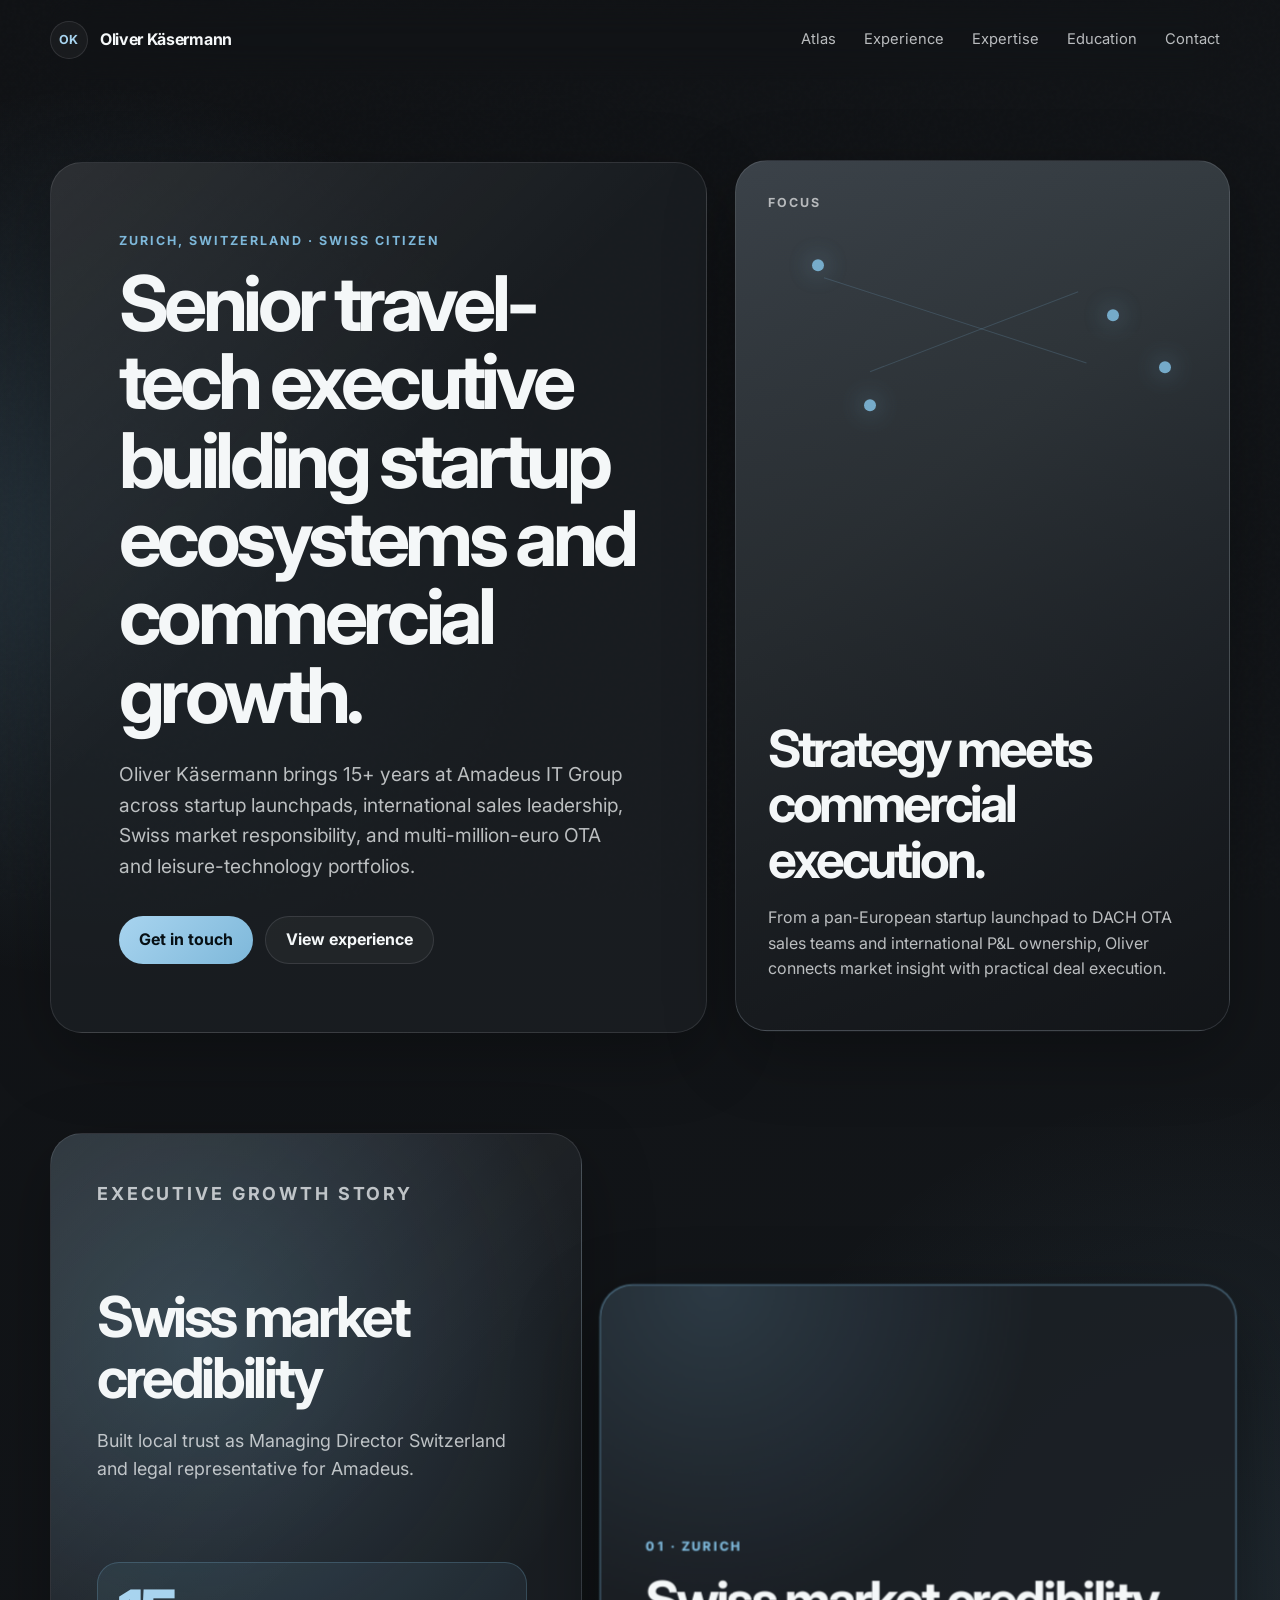
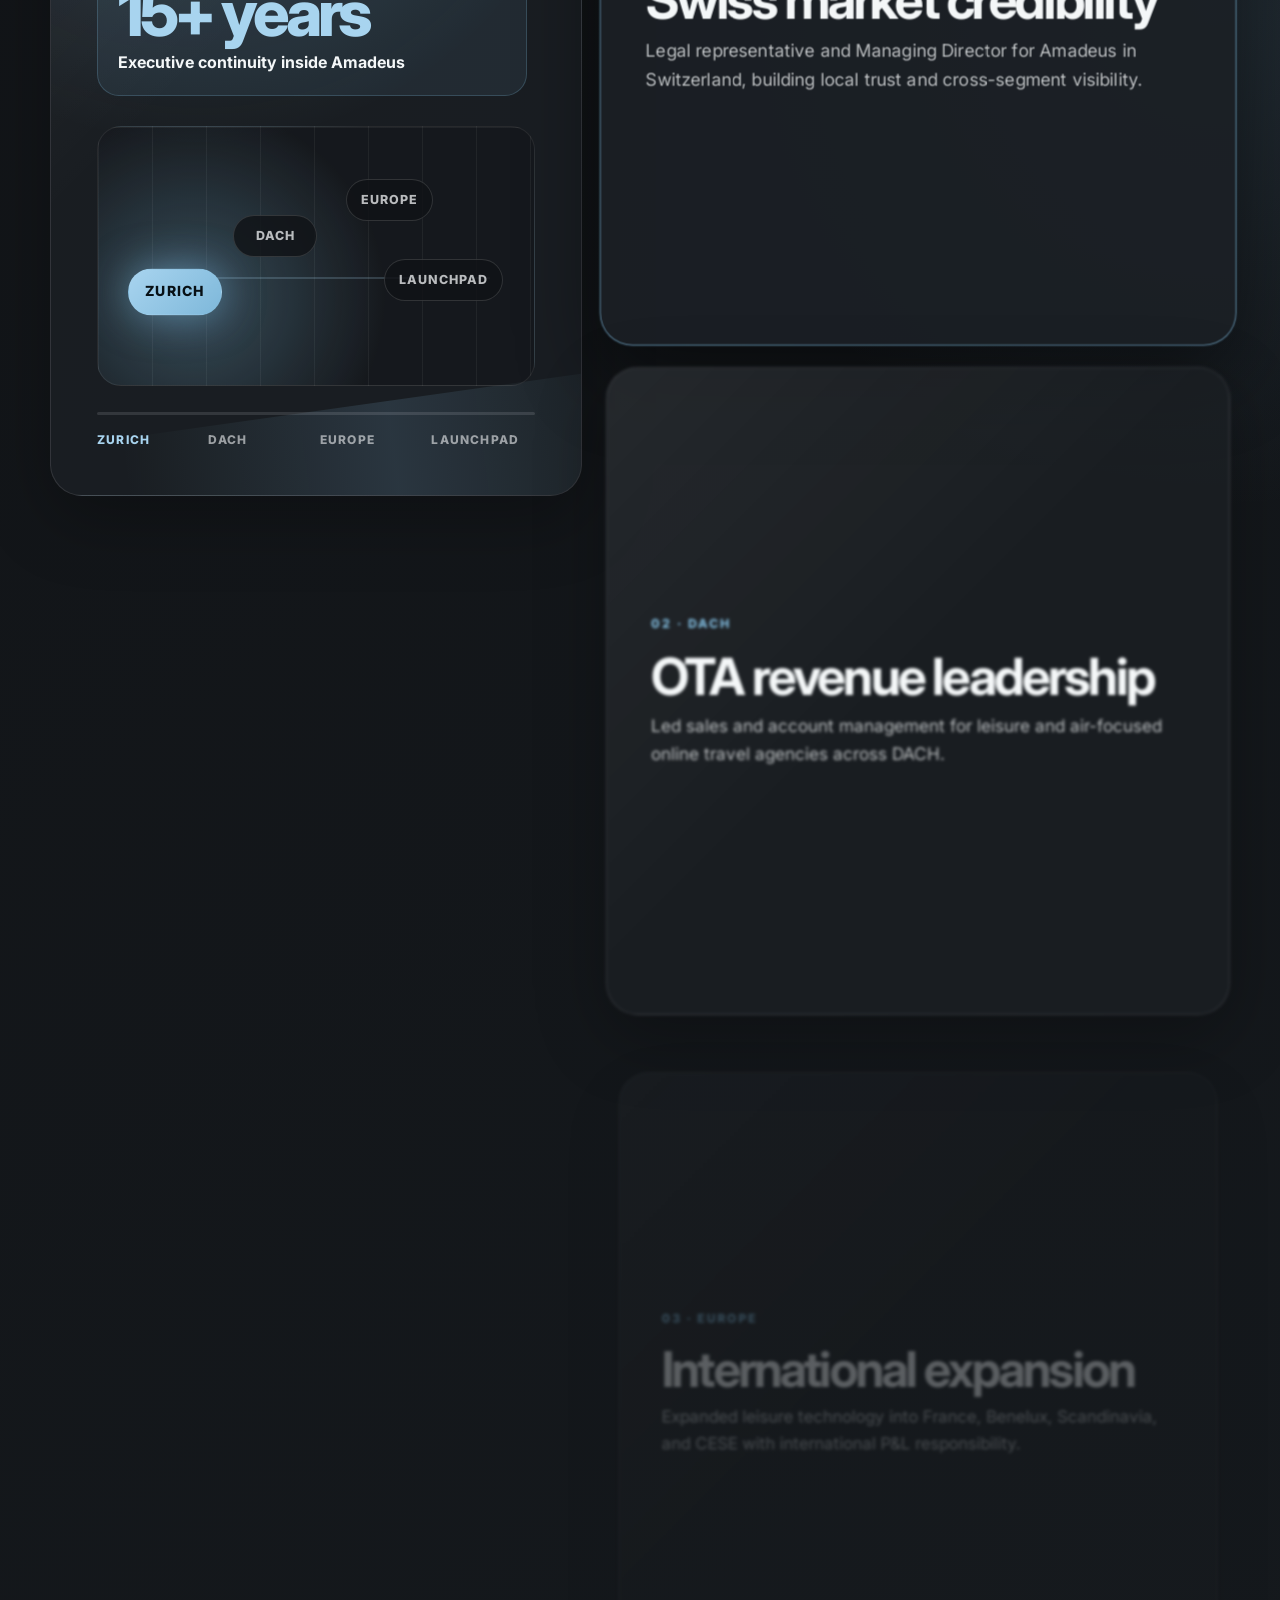
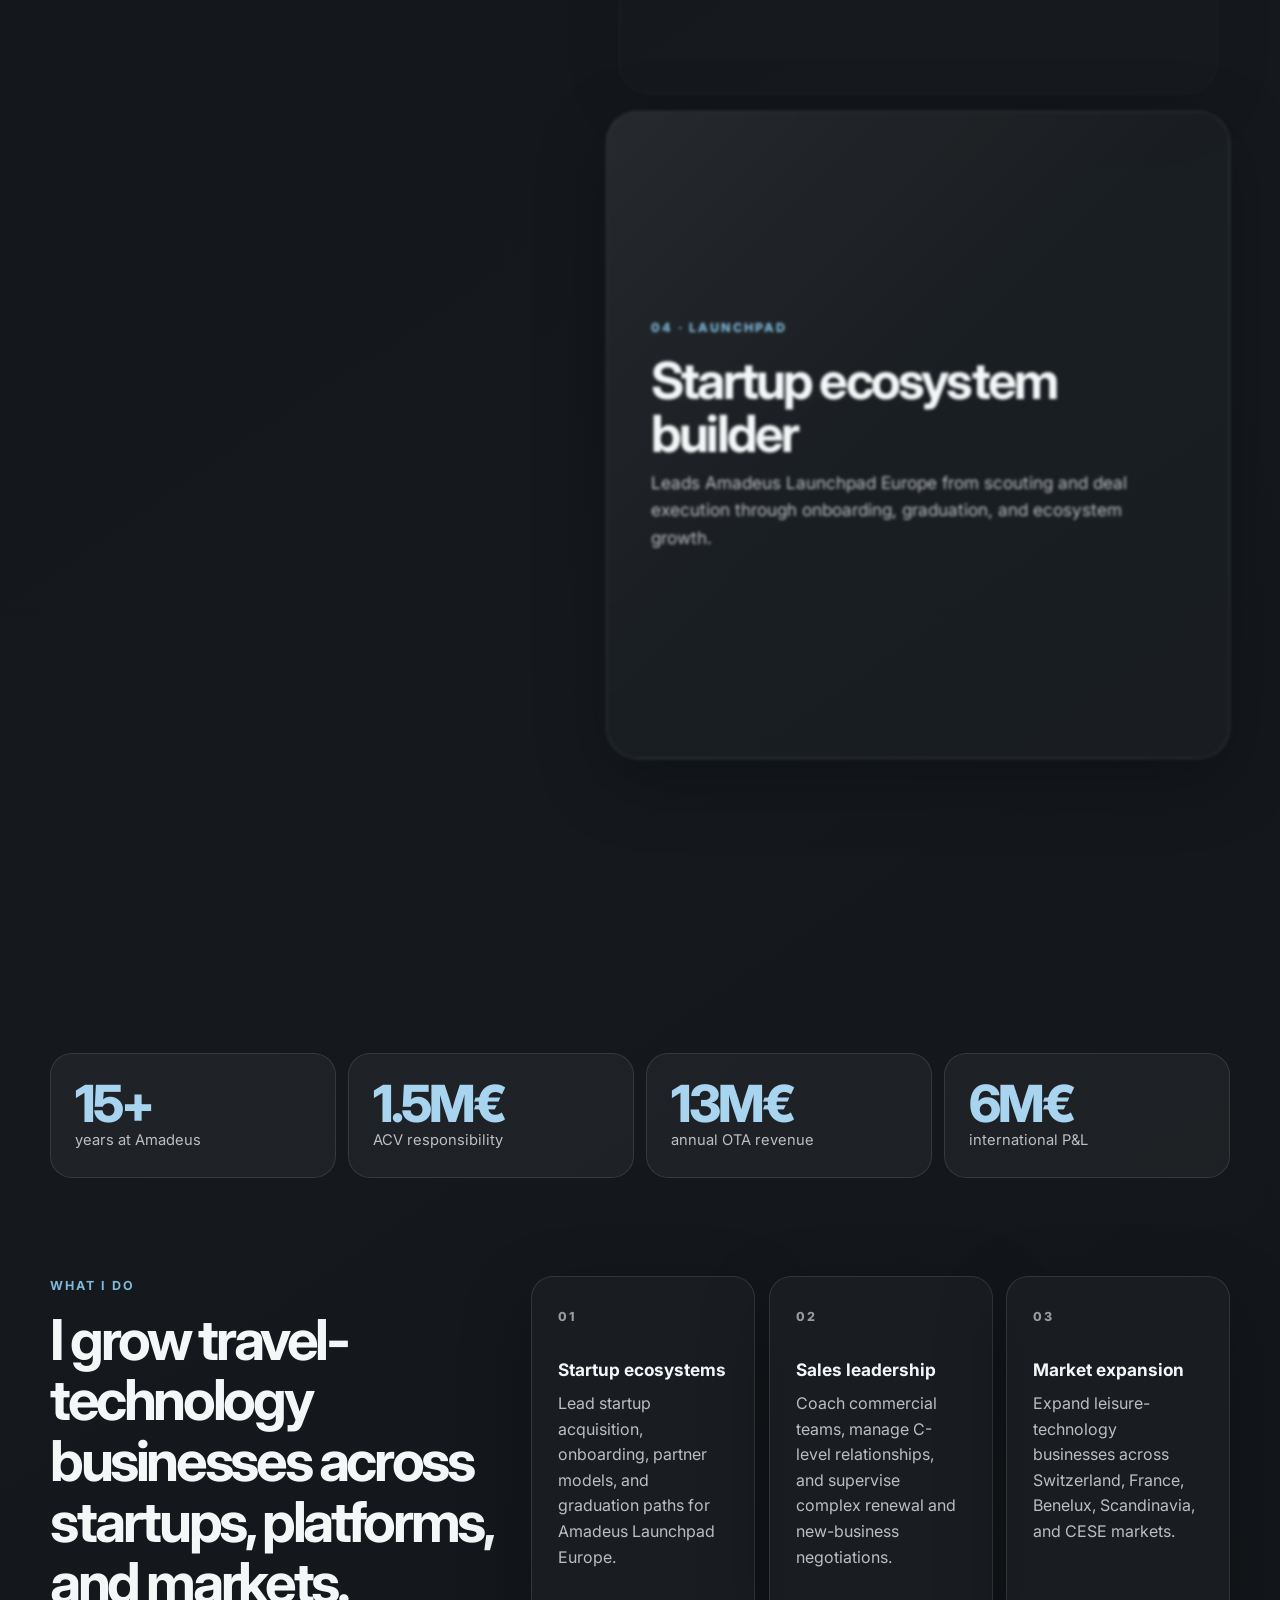
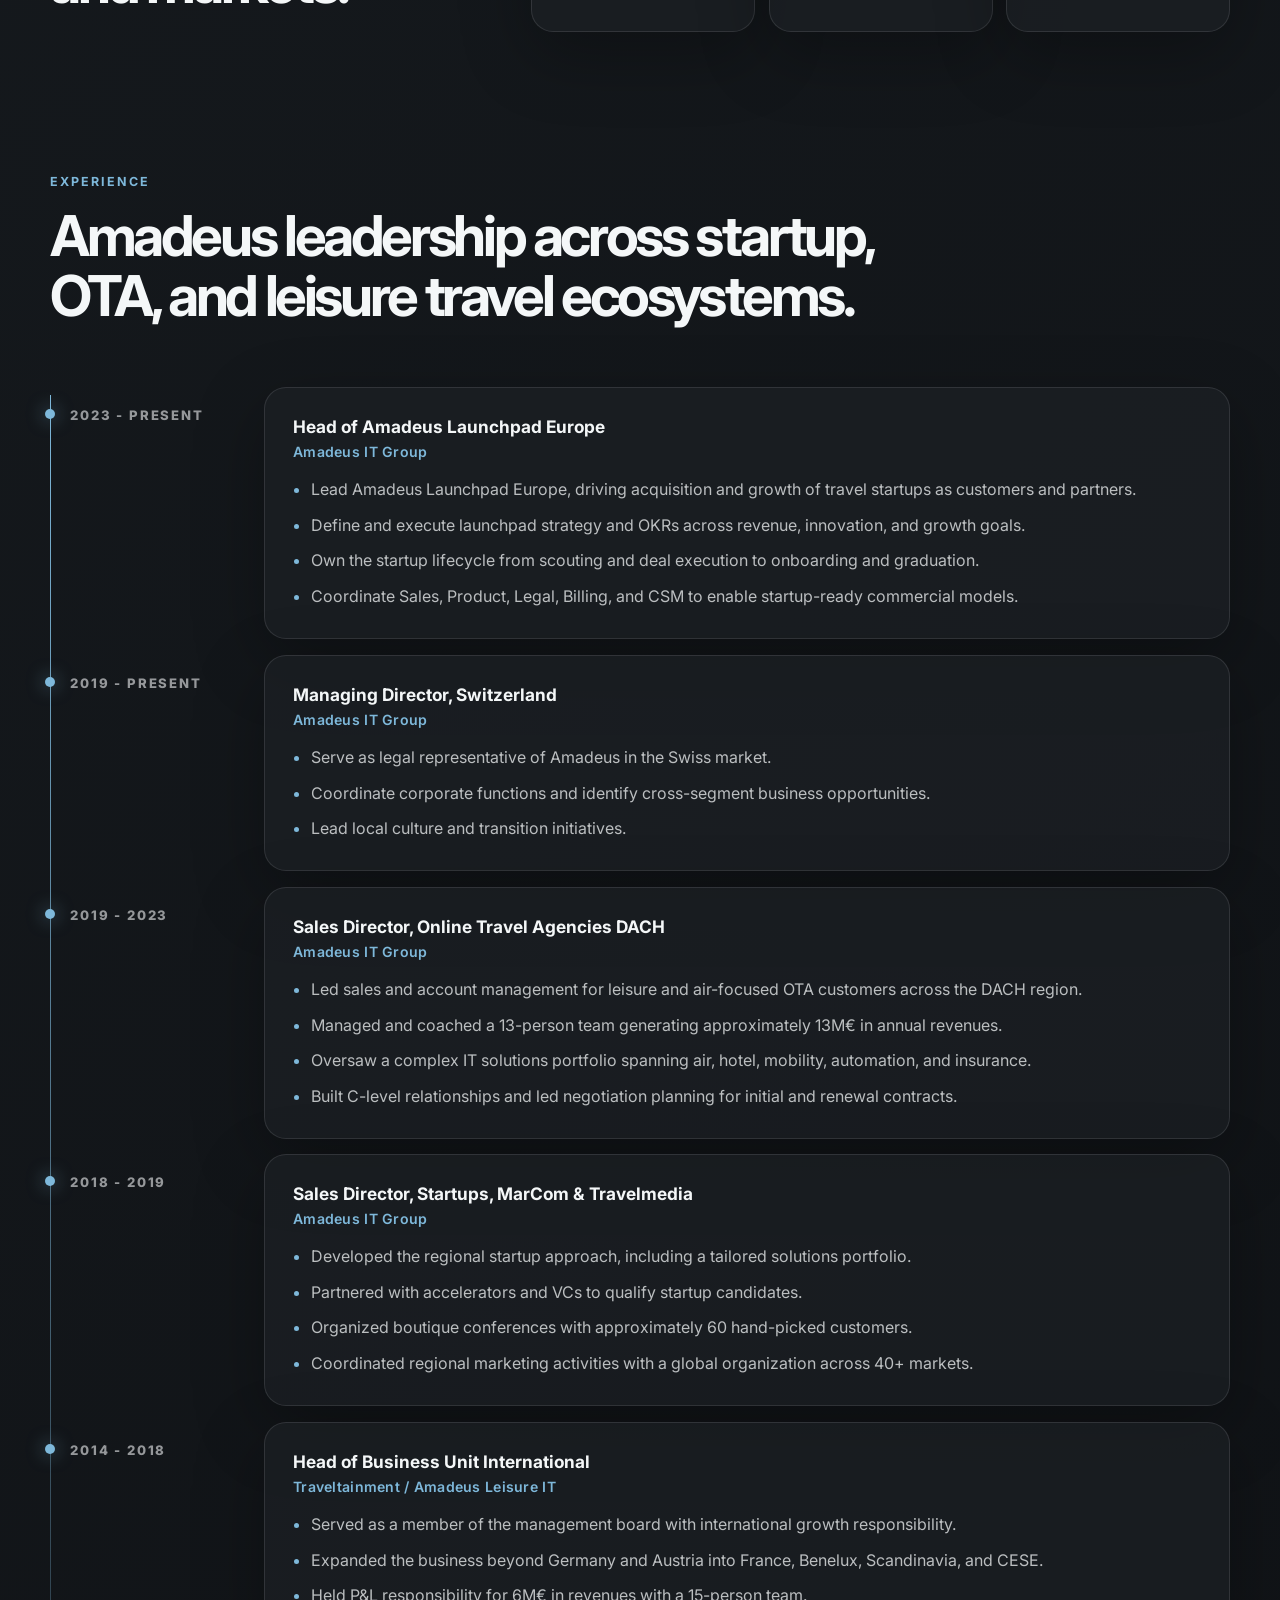
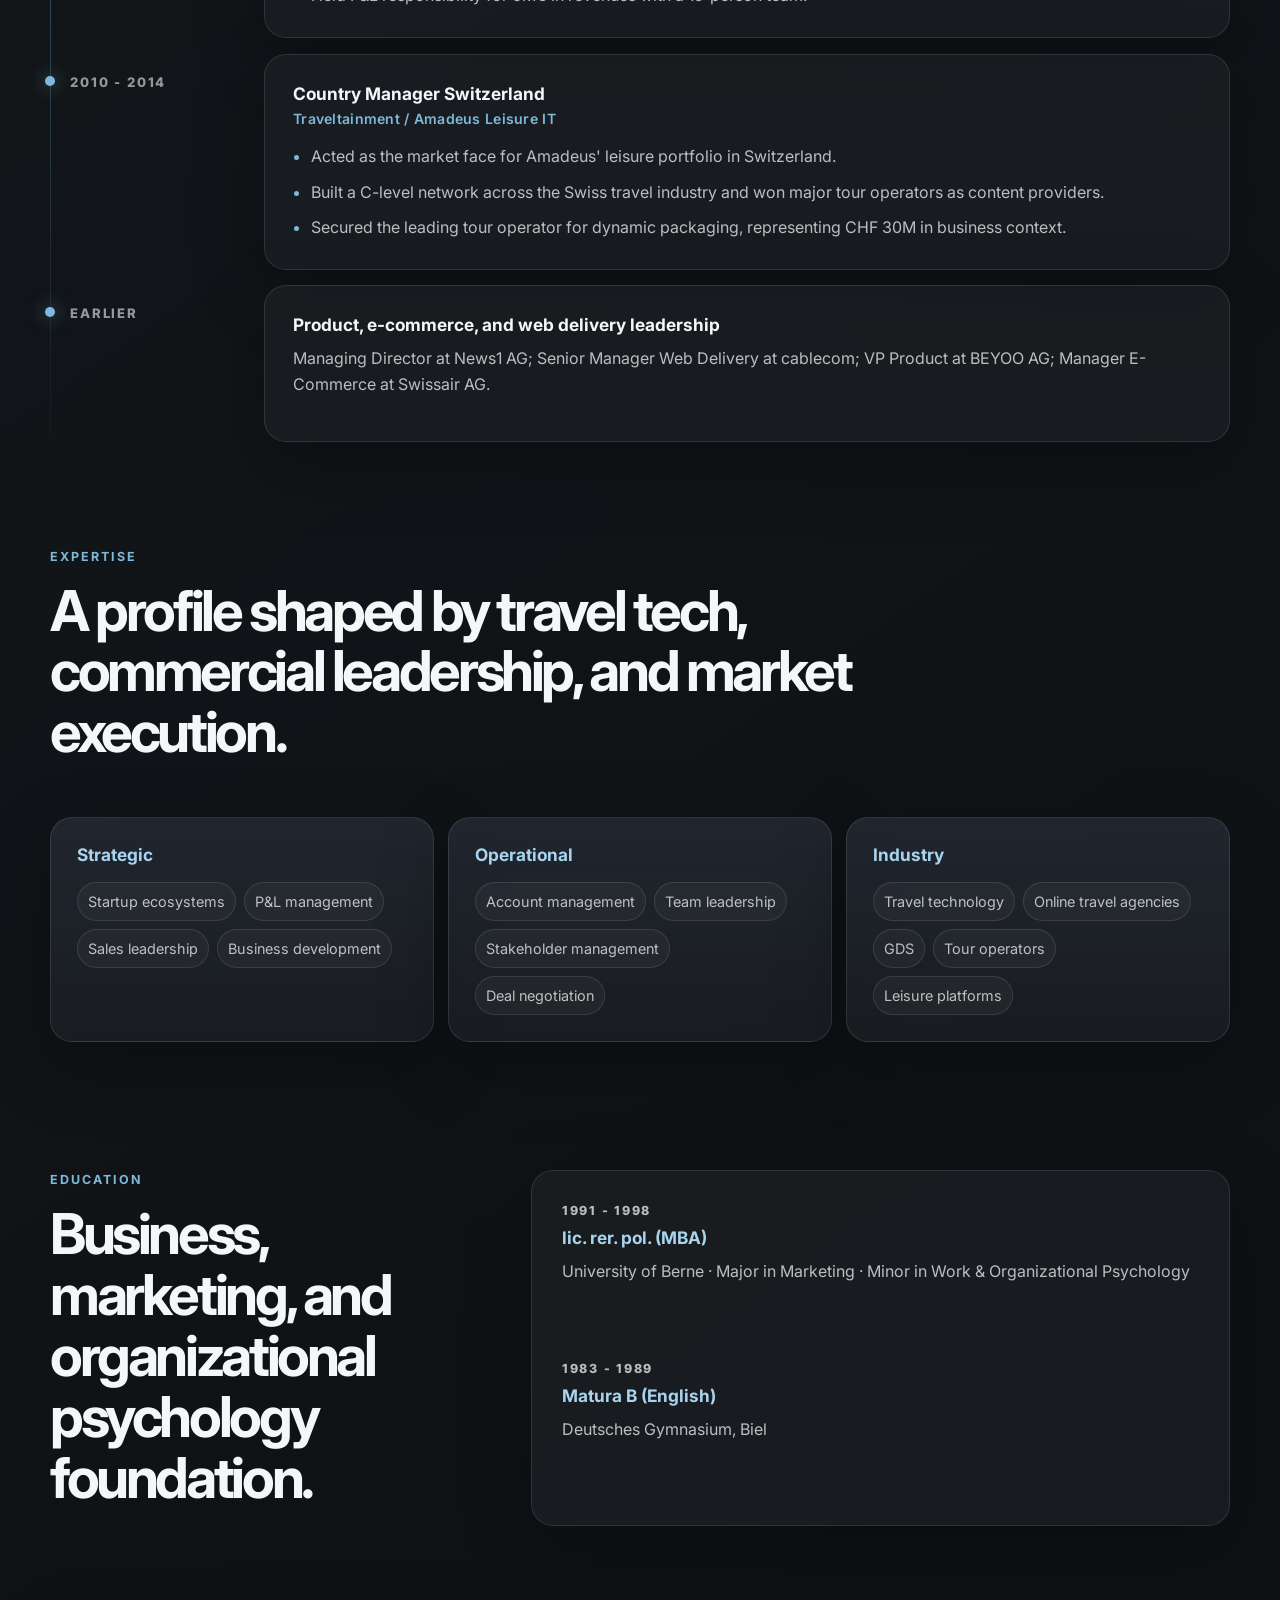
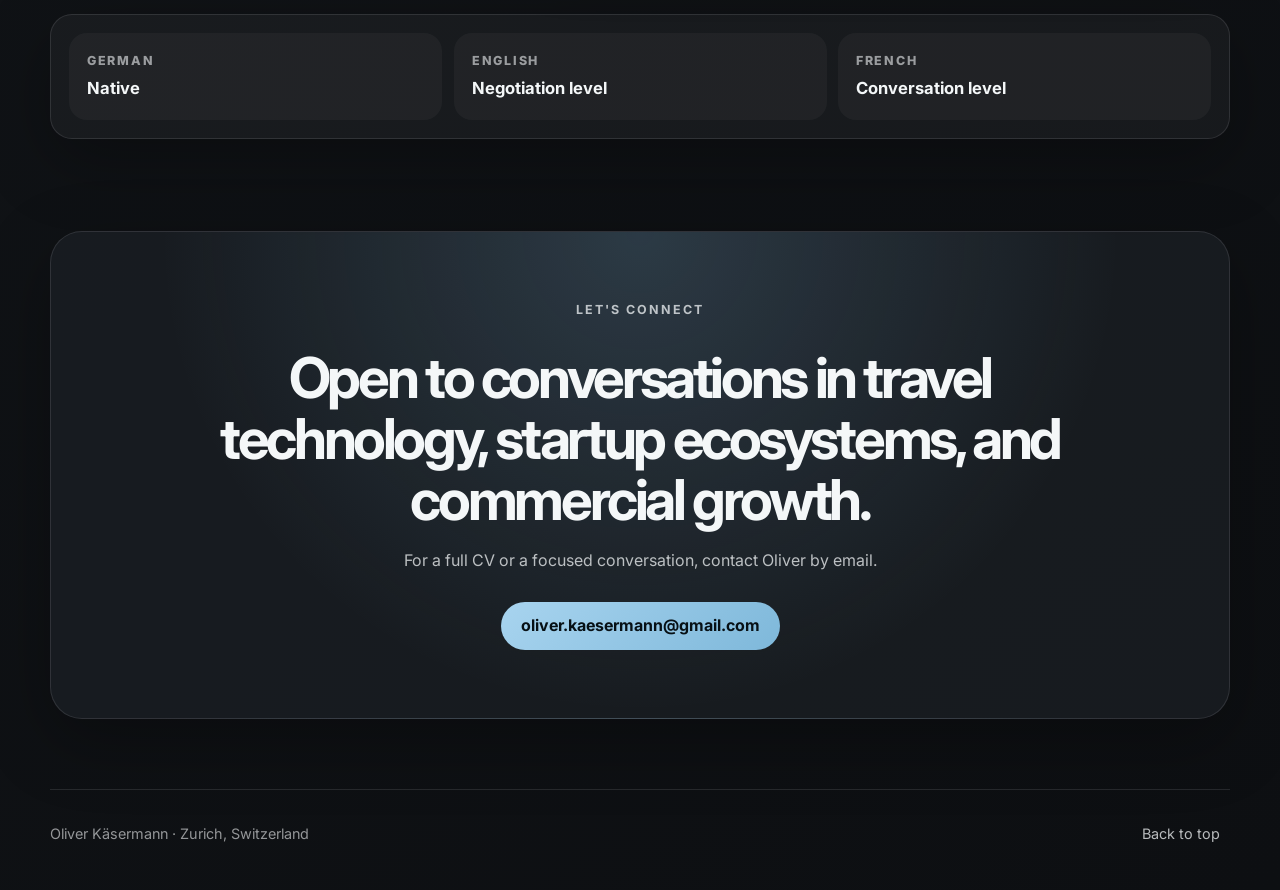
==== commit e564d0be: "Make scroll interaction obvious and responsive - Add IntersectionObserver-driven reveals for cards, " ====
--- a/index.html
+++ b/index.html
@@ -103,22 +103,22 @@
         </div>
 
         <div class="atlas-scroll-steps" aria-label="Scroll story chapters">
-          <article class="atlas-step is-active" data-atlas-step="0">
+          <article class="atlas-step is-active" data-atlas-step="0" data-reveal>
             <span>01 · Zurich</span>
             <h3>Swiss market credibility</h3>
             <p>Legal representative and Managing Director for Amadeus in Switzerland, building local trust and cross-segment visibility.</p>
           </article>
-          <article class="atlas-step" data-atlas-step="1">
+          <article class="atlas-step" data-atlas-step="1" data-reveal>
             <span>02 · DACH</span>
             <h3>OTA revenue leadership</h3>
             <p>Led sales and account management for leisure and air-focused online travel agencies across DACH.</p>
           </article>
-          <article class="atlas-step" data-atlas-step="2">
+          <article class="atlas-step" data-atlas-step="2" data-reveal>
             <span>03 · Europe</span>
             <h3>International expansion</h3>
             <p>Expanded leisure technology into France, Benelux, Scandinavia, and CESE with international P&amp;L responsibility.</p>
           </article>
-          <article class="atlas-step" data-atlas-step="3">
+          <article class="atlas-step" data-atlas-step="3" data-reveal>
             <span>04 · Launchpad</span>
             <h3>Startup ecosystem builder</h3>
             <p>Leads Amadeus Launchpad Europe from scouting and deal execution through onboarding, graduation, and ecosystem growth.</p>
@@ -127,23 +127,23 @@
       </div>
     </section>
 
-    <section class="section-shell" aria-labelledby="metrics-title">
+    <section class="section-shell" aria-labelledby="metrics-title" data-reveal-group>
       <h2 class="visually-hidden" id="metrics-title">Key metrics</h2>
       <dl class="stats">
-        <div class="stat-card">
-          <dt>15+</dt>
+        <div class="stat-card" data-reveal>
+          <dt data-counter data-counter-target="15" data-counter-suffix="+" data-counter-fallback="15+">0</dt>
           <dd>years at Amadeus</dd>
         </div>
-        <div class="stat-card">
-          <dt>1.5M€</dt>
+        <div class="stat-card" data-reveal>
+          <dt data-counter data-counter-target="1.5" data-counter-suffix="M€" data-counter-decimals="1" data-counter-fallback="1.5M€">0</dt>
           <dd>ACV responsibility</dd>
         </div>
-        <div class="stat-card">
-          <dt>13M€</dt>
+        <div class="stat-card" data-reveal>
+          <dt data-counter data-counter-target="13" data-counter-suffix="M€" data-counter-fallback="13M€">0</dt>
           <dd>annual OTA revenue</dd>
         </div>
-        <div class="stat-card">
-          <dt>6M€</dt>
+        <div class="stat-card" data-reveal>
+          <dt data-counter data-counter-target="6" data-counter-suffix="M€" data-counter-fallback="6M€">0</dt>
           <dd>international P&amp;L</dd>
         </div>
       </dl>
@@ -155,17 +155,17 @@
         <h2 id="what-i-do">I grow travel-technology businesses across startups, platforms, and markets.</h2>
       </div>
       <div class="feature-grid">
-        <article class="feature-card">
+        <article class="feature-card" data-reveal>
           <span>01</span>
           <h3>Startup ecosystems</h3>
           <p>Lead startup acquisition, onboarding, partner models, and graduation paths for Amadeus Launchpad Europe.</p>
         </article>
-        <article class="feature-card">
+        <article class="feature-card" data-reveal>
           <span>02</span>
           <h3>Sales leadership</h3>
           <p>Coach commercial teams, manage C-level relationships, and supervise complex renewal and new-business negotiations.</p>
         </article>
-        <article class="feature-card">
+        <article class="feature-card" data-reveal>
           <span>03</span>
           <h3>Market expansion</h3>
           <p>Expand leisure-technology businesses across Switzerland, France, Benelux, Scandinavia, and CESE markets.</p>
@@ -180,7 +180,7 @@
       </div>
 
       <div class="timeline">
-        <article class="timeline-item">
+        <article class="timeline-item" data-reveal>
           <div class="timeline-date">2023 - Present</div>
           <div class="timeline-content">
             <h3>Head of Amadeus Launchpad Europe <span>Amadeus IT Group</span></h3>
@@ -193,7 +193,7 @@
           </div>
         </article>
 
-        <article class="timeline-item">
+        <article class="timeline-item" data-reveal>
           <div class="timeline-date">2019 - Present</div>
           <div class="timeline-content">
             <h3>Managing Director, Switzerland <span>Amadeus IT Group</span></h3>
@@ -205,7 +205,7 @@
           </div>
         </article>
 
-        <article class="timeline-item">
+        <article class="timeline-item" data-reveal>
           <div class="timeline-date">2019 - 2023</div>
           <div class="timeline-content">
             <h3>Sales Director, Online Travel Agencies DACH <span>Amadeus IT Group</span></h3>
@@ -218,7 +218,7 @@
           </div>
         </article>
 
-        <article class="timeline-item">
+        <article class="timeline-item" data-reveal>
           <div class="timeline-date">2018 - 2019</div>
           <div class="timeline-content">
             <h3>Sales Director, Startups, MarCom &amp; Travelmedia <span>Amadeus IT Group</span></h3>
@@ -231,7 +231,7 @@
           </div>
         </article>
 
-        <article class="timeline-item">
+        <article class="timeline-item" data-reveal>
           <div class="timeline-date">2014 - 2018</div>
           <div class="timeline-content">
             <h3>Head of Business Unit International <span>Traveltainment / Amadeus Leisure IT</span></h3>
@@ -243,7 +243,7 @@
           </div>
         </article>
 
-        <article class="timeline-item">
+        <article class="timeline-item" data-reveal>
           <div class="timeline-date">2010 - 2014</div>
           <div class="timeline-content">
             <h3>Country Manager Switzerland <span>Traveltainment / Amadeus Leisure IT</span></h3>
@@ -255,7 +255,7 @@
           </div>
         </article>
 
-        <article class="timeline-item compact">
+        <article class="timeline-item compact" data-reveal>
           <div class="timeline-date">Earlier</div>
           <div class="timeline-content">
             <h3>Product, e-commerce, and web delivery leadership</h3>
@@ -274,7 +274,7 @@
         <h2 id="expertise-title">A profile shaped by travel tech, commercial leadership, and market execution.</h2>
       </div>
       <div class="expertise-grid">
-        <article>
+        <article data-reveal>
           <h3>Strategic</h3>
           <ul class="tag-list">
             <li>Startup ecosystems</li>
@@ -283,7 +283,7 @@
             <li>Business development</li>
           </ul>
         </article>
-        <article>
+        <article data-reveal>
           <h3>Operational</h3>
           <ul class="tag-list">
             <li>Account management</li>
@@ -292,7 +292,7 @@
             <li>Deal negotiation</li>
           </ul>
         </article>
-        <article>
+        <article data-reveal>
           <h3>Industry</h3>
           <ul class="tag-list">
             <li>Travel technology</li>
@@ -311,12 +311,12 @@
         <h2 id="education-title">Business, marketing, and organizational psychology foundation.</h2>
       </div>
       <div class="info-panel">
-        <article>
+        <article data-reveal>
           <p class="date">1991 - 1998</p>
           <h3>lic. rer. pol. (MBA)</h3>
           <p>University of Berne · Major in Marketing · Minor in Work &amp; Organizational Psychology</p>
         </article>
-        <article>
+        <article data-reveal>
           <p class="date">1983 - 1989</p>
           <h3>Matura B (English)</h3>
           <p>Deutsches Gymnasium, Biel</p>
@@ -325,21 +325,21 @@
     </section>
 
     <ul class="section-shell language-band" aria-label="Languages">
-      <li>
+      <li data-reveal>
         <span>German</span>
         <strong>Native</strong>
       </li>
-      <li>
+      <li data-reveal>
         <span>English</span>
         <strong>Negotiation level</strong>
       </li>
-      <li>
+      <li data-reveal>
         <span>French</span>
         <strong>Conversation level</strong>
       </li>
     </ul>
 
-    <section class="section-shell contact" id="contact" aria-labelledby="contact-title">
+    <section class="section-shell contact" id="contact" aria-labelledby="contact-title" data-reveal>
       <p class="eyebrow">Let's connect</p>
       <h2 id="contact-title">Open to conversations in travel technology, startup ecosystems, and commercial growth.</h2>
       <p>
--- a/styles.css
+++ b/styles.css
@@ -76,6 +76,23 @@
   transition: transform 180ms ease;
 }
 
+[data-reveal] {
+  opacity: 0;
+  transform: translate3d(0, 28px, 0);
+  transition: opacity 620ms cubic-bezier(0.22, 1, 0.36, 1),
+    transform 620ms cubic-bezier(0.22, 1, 0.36, 1);
+  will-change: opacity, transform;
+}
+
+[data-reveal].is-visible {
+  opacity: 1;
+  transform: translate3d(0, 0, 0);
+}
+
+[data-reveal-group] [data-reveal] {
+  transition-delay: calc(var(--reveal-index, 0) * 80ms);
+}
+
 .skip-link:focus {
   transform: translateY(0);
 }
@@ -471,9 +488,20 @@
   background:
     linear-gradient(rgba(244, 247, 248, 0.055) 1px, transparent 1px),
     linear-gradient(90deg, rgba(244, 247, 248, 0.055) 1px, transparent 1px),
-    radial-gradient(circle at 22% 66%, rgba(126, 184, 218, 0.2), transparent 12rem),
+    radial-gradient(circle at calc(22% + var(--atlas-progress) * 60%) calc(66% - var(--atlas-progress) * 28%), rgba(126, 184, 218, 0.32), transparent 12rem),
     rgba(17, 19, 22, 0.38);
   background-size: auto, 54px 54px, auto, auto;
+  transition: transform 220ms ease-out;
+  transform: scale(calc(1 + var(--atlas-progress) * 0.04));
+}
+
+.atlas-map > * {
+  transition: transform 280ms ease-out;
+}
+
+.atlas-map > .atlas-route-line,
+.atlas-map > .atlas-node {
+  transform: translate3d(calc(var(--atlas-progress) * -2%), 0, 0);
 }
 
 .atlas-route-line {
@@ -491,9 +519,10 @@
   inset: 0;
   border-radius: 999px;
   background: linear-gradient(90deg, var(--accent), var(--accent-strong));
+  box-shadow: 0 0 calc(8px + var(--atlas-progress) * 22px) rgba(126, 184, 218, calc(0.25 + var(--atlas-progress) * 0.55));
   transform: scaleX(var(--atlas-progress));
   transform-origin: left;
-  transition: transform 120ms ease-out;
+  transition: transform 220ms cubic-bezier(0.22, 1, 0.36, 1), box-shadow 220ms ease-out;
 }
 
 .atlas-node {
@@ -543,8 +572,20 @@
   color: #071015;
   border-color: transparent;
   background: linear-gradient(135deg, var(--accent-strong), var(--accent));
-  box-shadow: 0 0 28px rgba(126, 184, 218, 0.38);
-  transform: translateY(-4px) scale(1.04);
+  box-shadow: 0 0 36px rgba(126, 184, 218, 0.55);
+  transform: translateY(-6px) scale(1.12);
+}
+
+@keyframes atlas-node-pulse {
+  0%, 100% { box-shadow: 0 0 32px rgba(126, 184, 218, 0.45); }
+  50% { box-shadow: 0 0 50px rgba(126, 184, 218, 0.78); }
+}
+
+[data-atlas-index="0"] [data-atlas-node="0"],
+[data-atlas-index="1"] [data-atlas-node="1"],
+[data-atlas-index="2"] [data-atlas-node="2"],
+[data-atlas-index="3"] [data-atlas-node="3"] {
+  animation: atlas-node-pulse 2.4s ease-in-out infinite;
 }
 
 .atlas-progress {
@@ -607,21 +648,28 @@
   min-height: 72vh;
   padding: clamp(26px, 4vw, 44px);
   border-radius: var(--radius-lg);
-  opacity: 0.42;
+  opacity: 0.32;
   background:
     linear-gradient(135deg, rgba(255, 255, 255, 0.055), transparent 48%),
     rgba(28, 32, 37, 0.72);
-  transform: translateY(18px) scale(0.985);
-  transition: opacity 220ms ease, transform 220ms ease, border-color 220ms ease, background 220ms ease;
+  filter: blur(1.5px);
+  transform: translateY(20px) scale(0.96);
+  transition: opacity 320ms cubic-bezier(0.22, 1, 0.36, 1),
+    transform 420ms cubic-bezier(0.22, 1, 0.36, 1),
+    filter 320ms ease,
+    border-color 220ms ease,
+    background 220ms ease;
 }
 
 .atlas-step.is-active {
   opacity: 1;
-  border-color: rgba(126, 184, 218, 0.42);
+  border-color: rgba(126, 184, 218, 0.55);
   background:
-    radial-gradient(circle at 18% 0%, rgba(126, 184, 218, 0.14), transparent 20rem),
-    rgba(28, 32, 37, 0.82);
-  transform: translateY(0) scale(1);
+    radial-gradient(circle at 18% 0%, rgba(126, 184, 218, 0.18), transparent 20rem),
+    rgba(28, 32, 37, 0.92);
+  filter: blur(0);
+  transform: translateY(-4px) scale(1.02);
+  box-shadow: 0 30px 80px rgba(0, 0, 0, 0.45), 0 0 0 1px rgba(126, 184, 218, 0.18);
 }
 
 .atlas-step span {
@@ -1063,10 +1111,17 @@
   }
 
   .atlas-step {
-    opacity: 1;
+    min-height: auto;
     padding: 24px;
     border-radius: 24px;
-    transform: none;
+    opacity: 0.55;
+    filter: blur(0);
+    transform: translateY(8px) scale(0.99);
+  }
+
+  .atlas-step.is-active {
+    opacity: 1;
+    transform: translateY(0) scale(1);
   }
 
   .atlas-step h3 {
@@ -1176,4 +1231,25 @@
   .atlas-progress::after {
     transition: none;
   }
-}
+
+  .atlas-map,
+  .atlas-map > .atlas-route-line,
+  .atlas-map > .atlas-node {
+    transform: none !important;
+  }
+
+  [data-reveal] {
+    opacity: 1 !important;
+    transform: none !important;
+  }
+
+  [data-atlas-index] [data-atlas-node] {
+    animation: none !important;
+  }
+
+  .atlas-step {
+    filter: none !important;
+    opacity: 1 !important;
+    transform: none !important;
+  }
+}
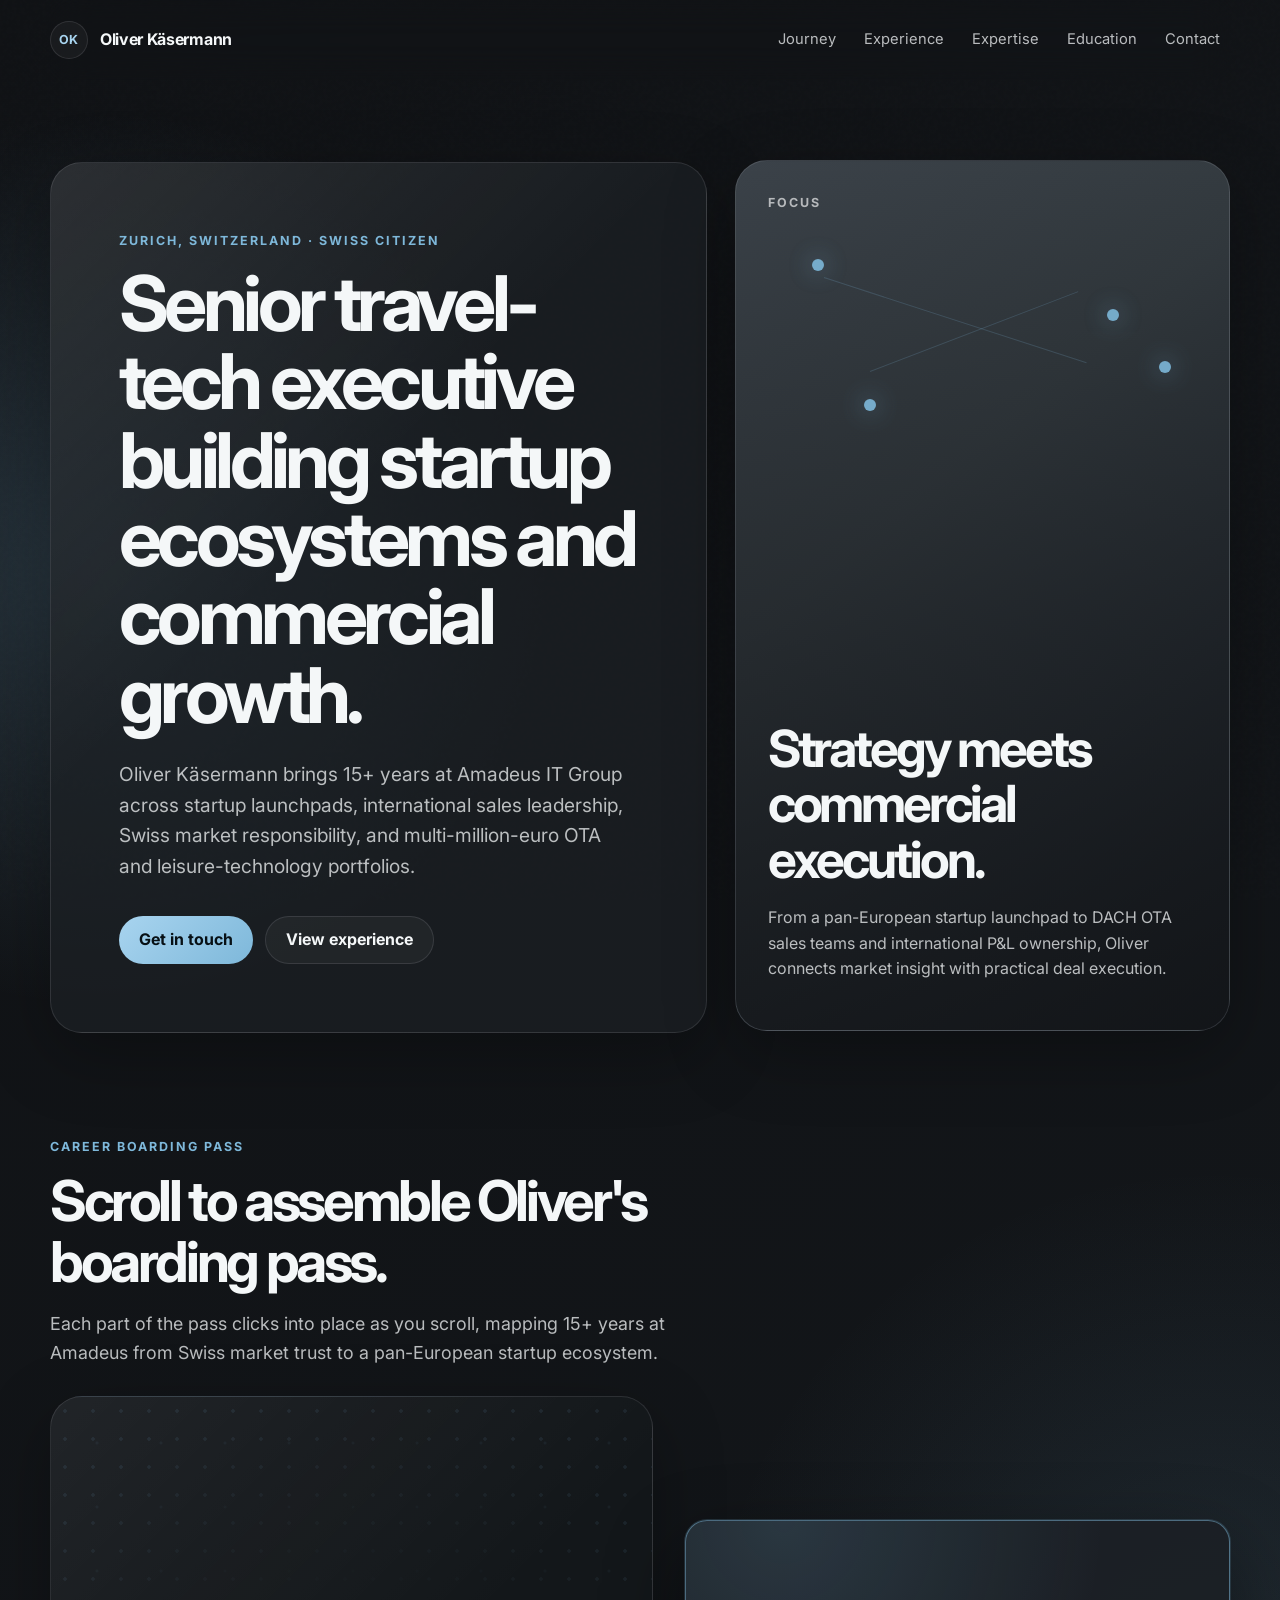
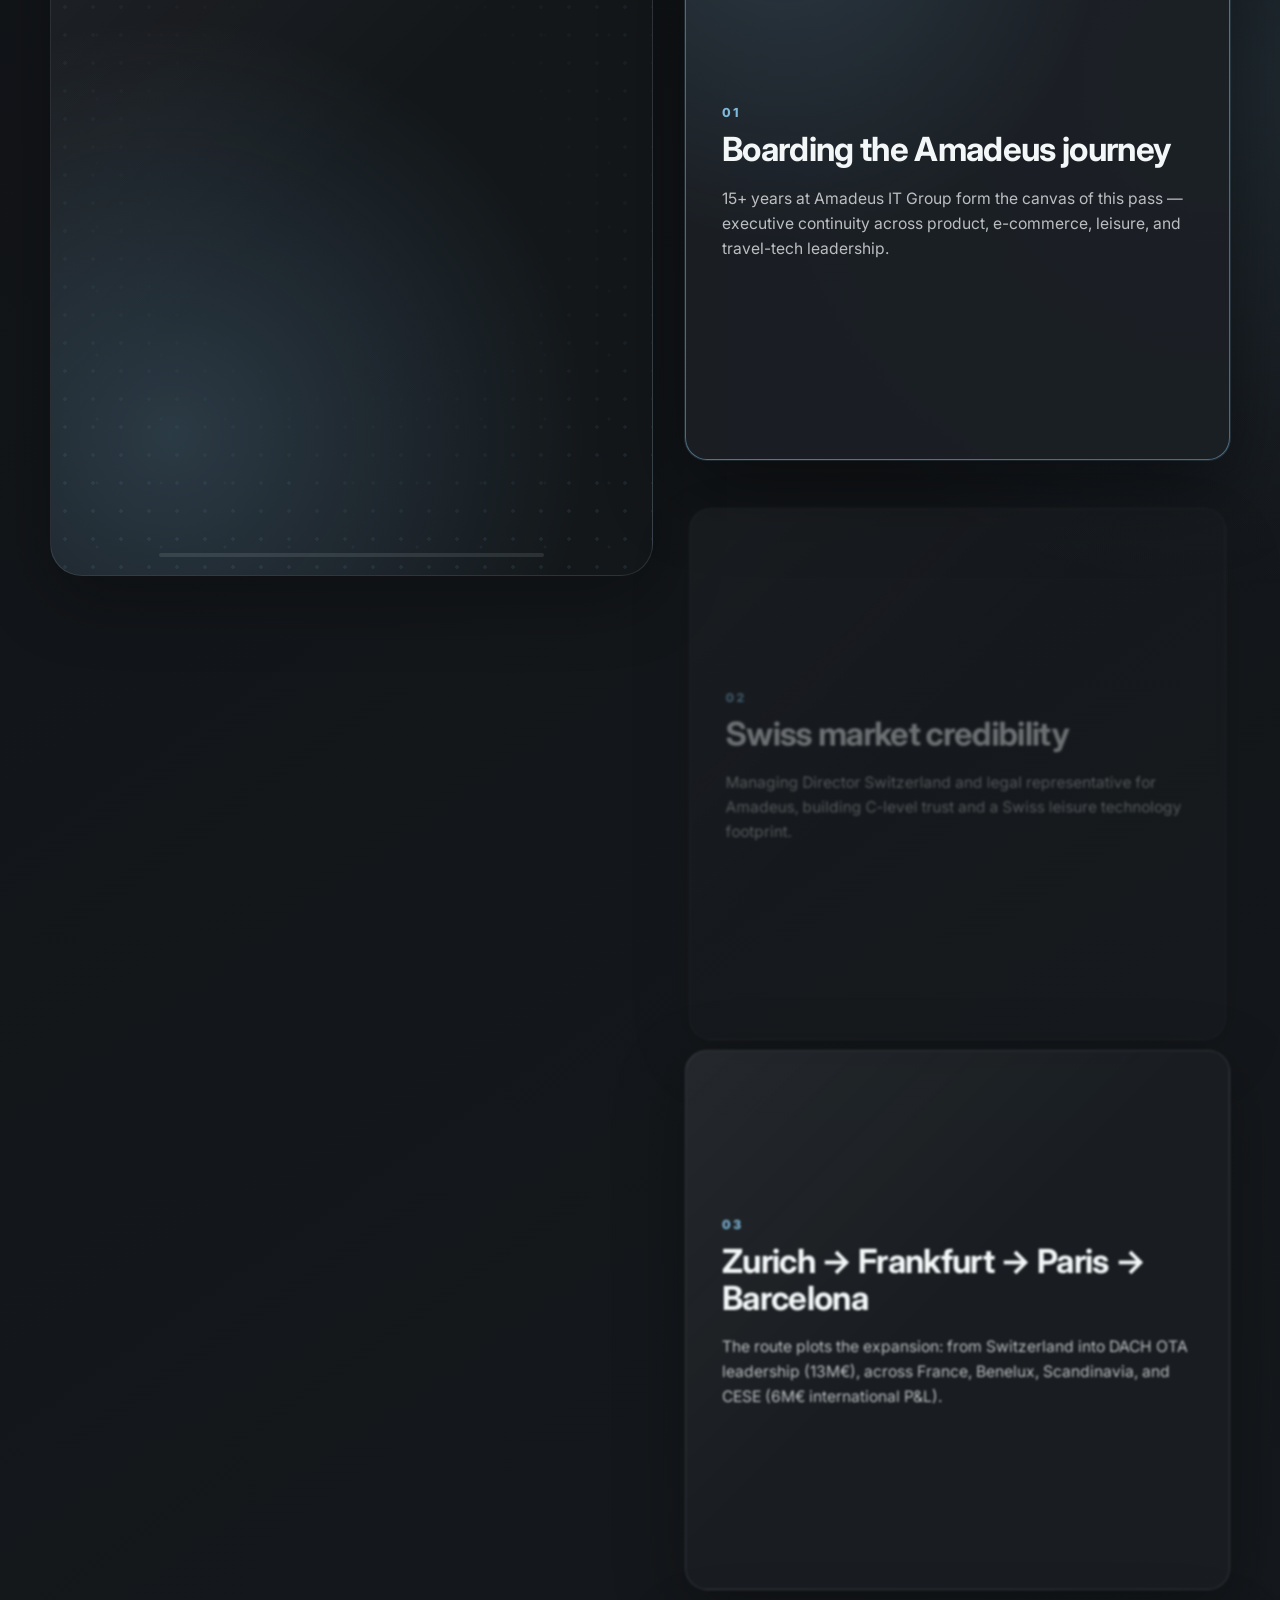
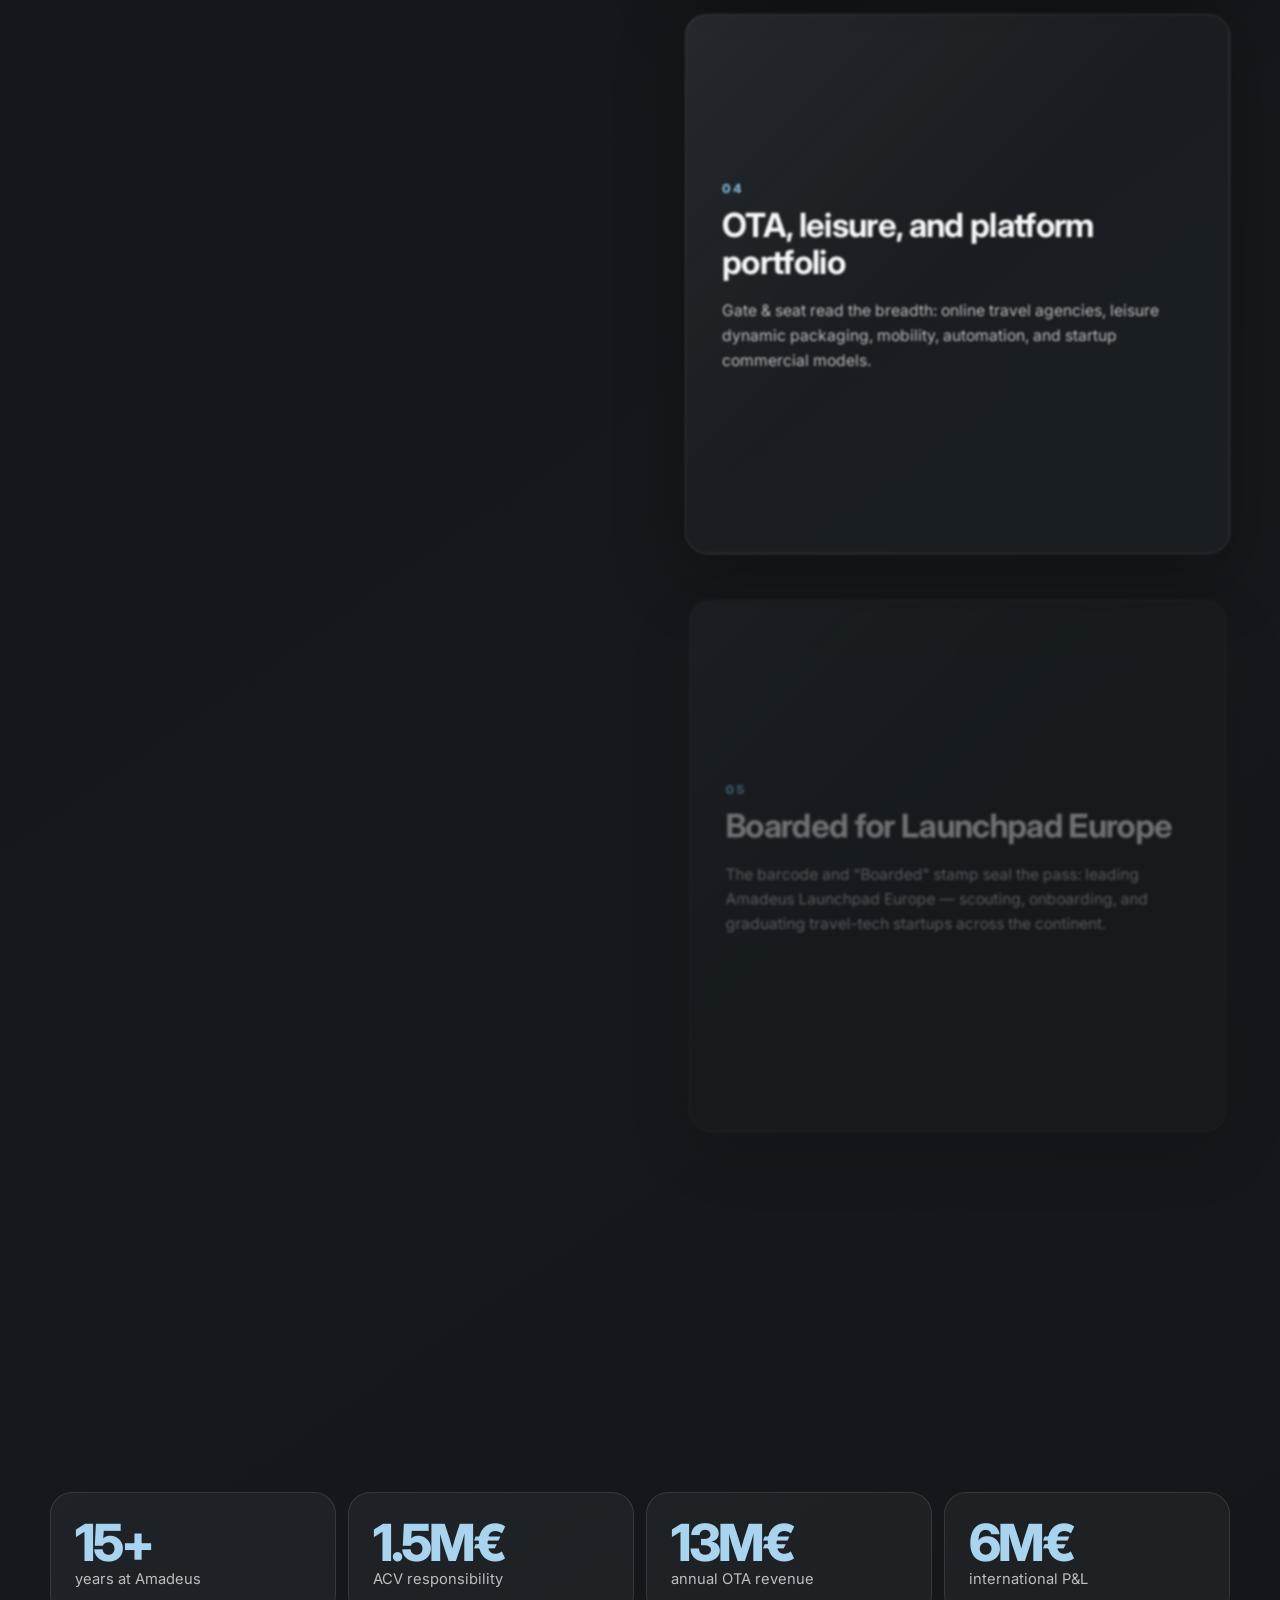
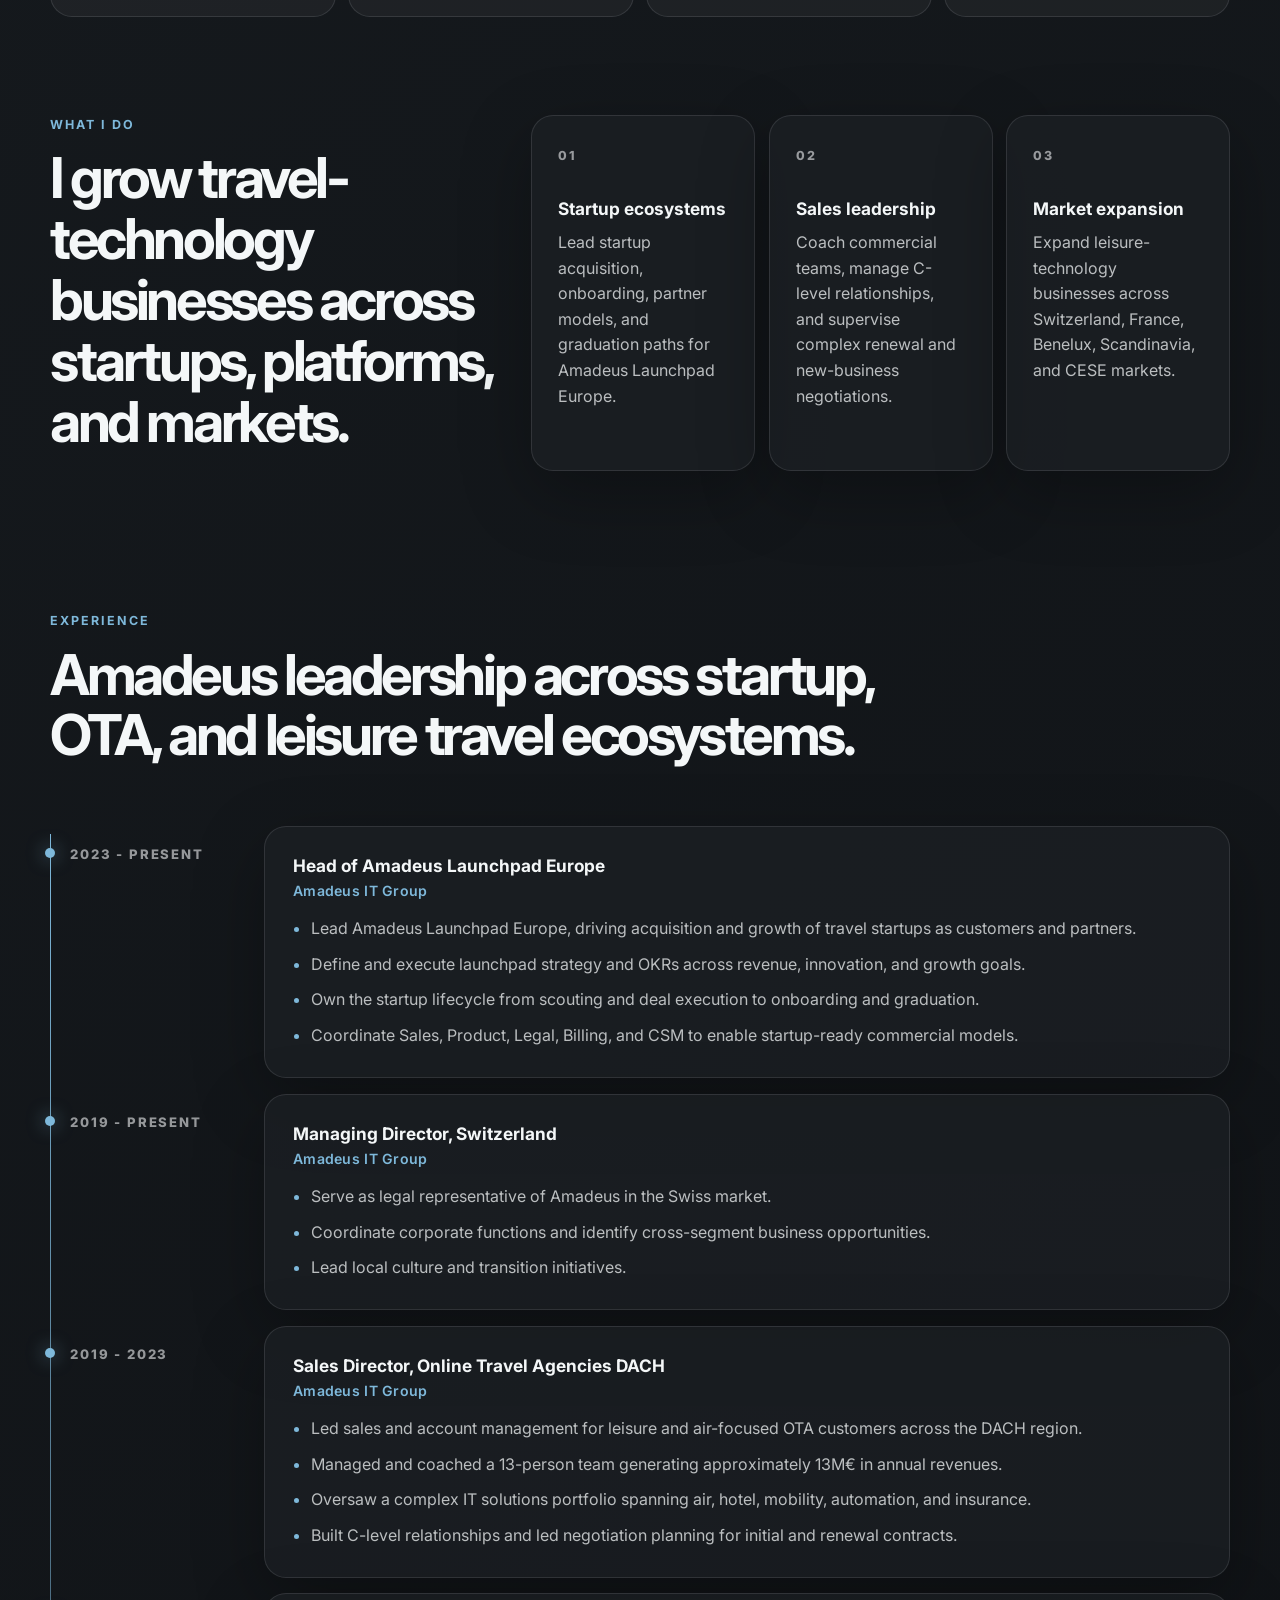
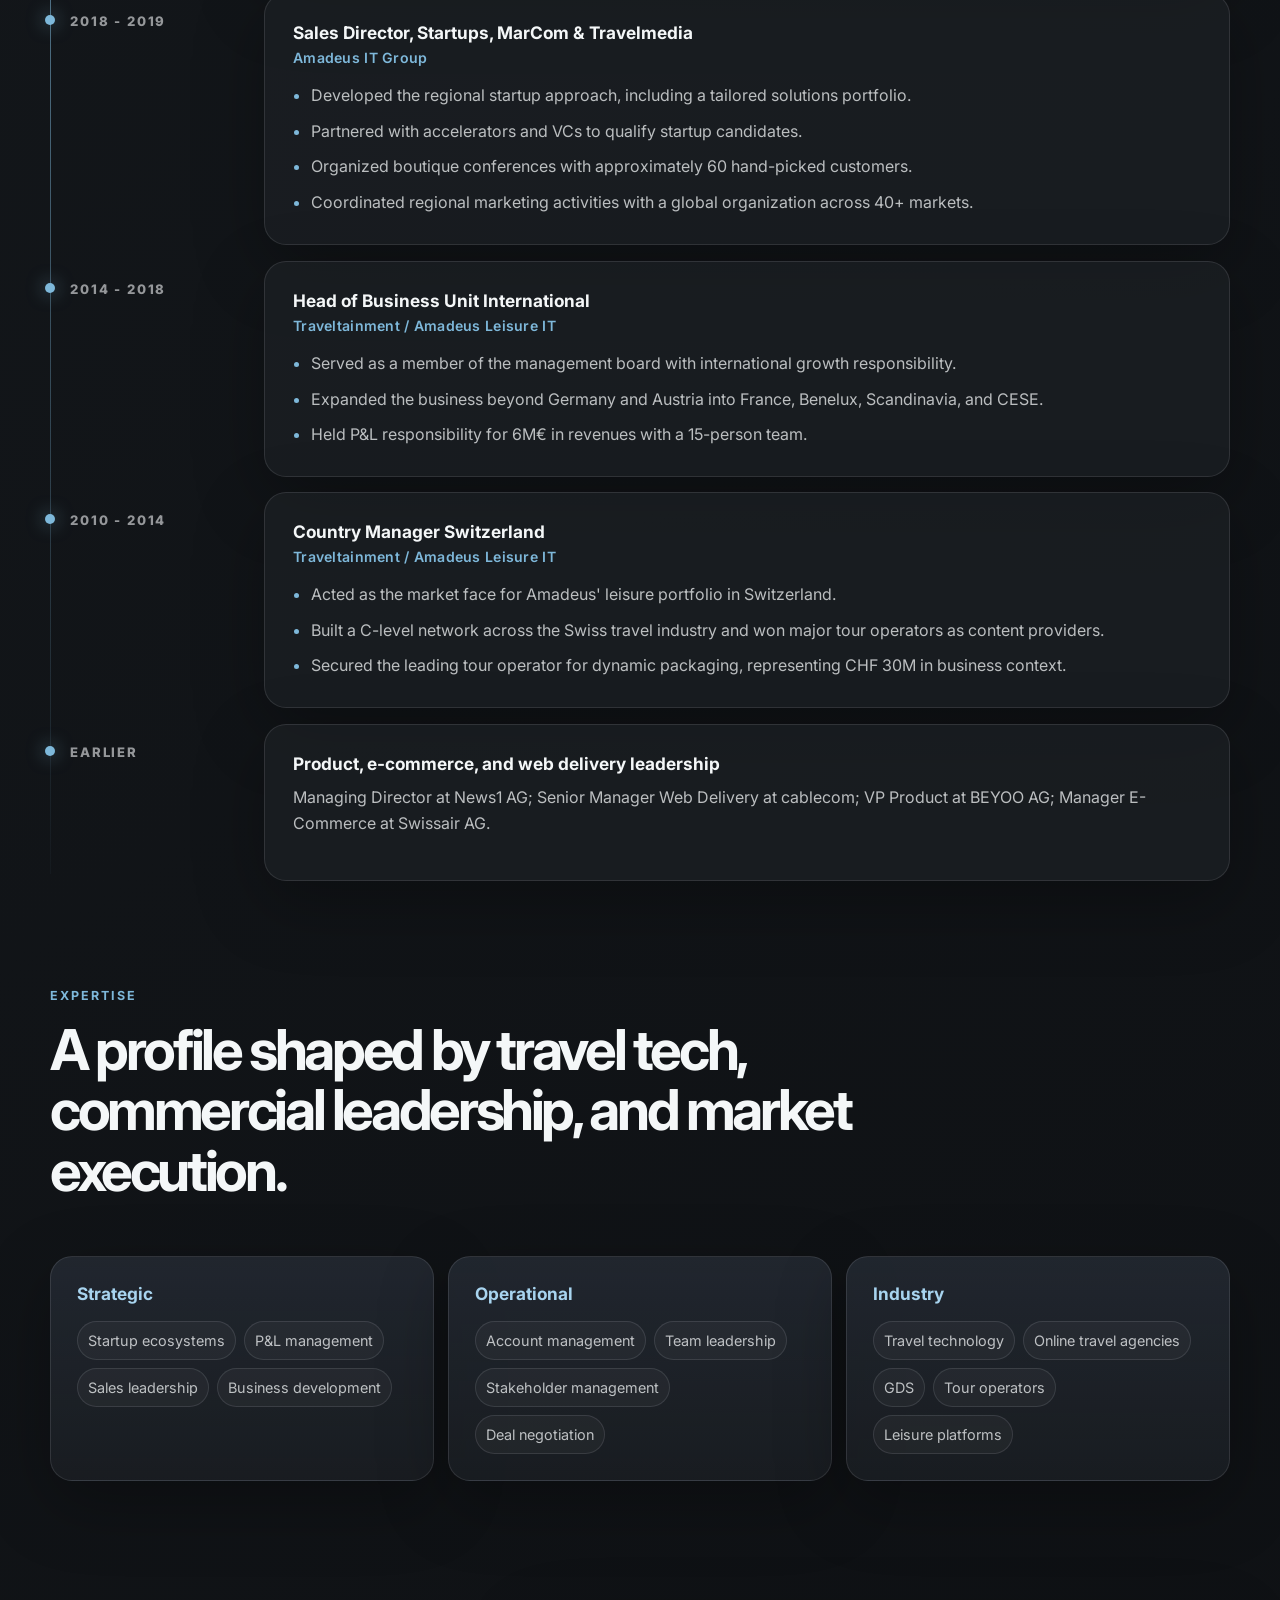
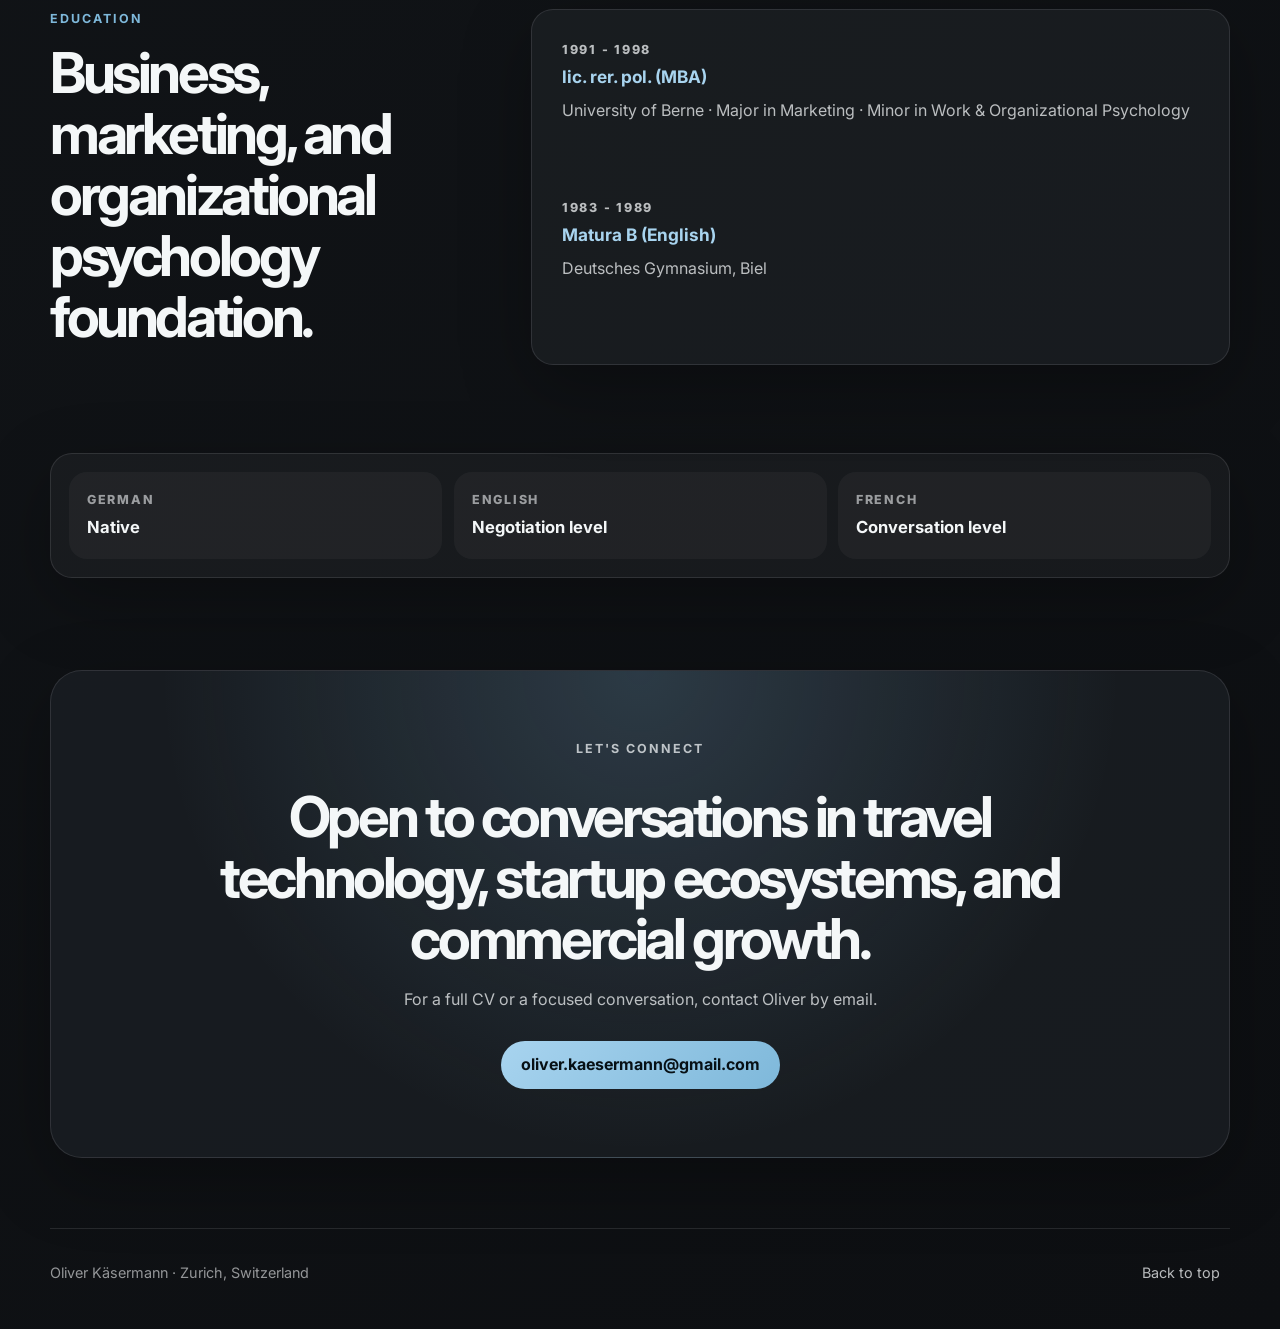
==== commit 18380a18: "Add boarding-pass build scroll interaction Replace the atlas section with a sticky "career boarding " ====
--- a/index.html
+++ b/index.html
@@ -30,7 +30,7 @@
       <span>Oliver Käsermann</span>
     </a>
     <nav class="nav-links" aria-label="Main navigation">
-      <a href="#atlas">Atlas</a>
+      <a href="#journey">Journey</a>
       <a href="#experience">Experience</a>
       <a href="#expertise">Expertise</a>
       <a href="#education">Education</a>
@@ -72,58 +72,121 @@
       </div>
     </section>
 
-    <section class="strategy-atlas section-shell" id="atlas" aria-labelledby="atlas-title" data-atlas data-atlas-index="0">
-      <div class="atlas-grid-layout">
-        <div class="atlas-stage" aria-live="polite">
-          <p class="eyebrow">Executive Growth Story</p>
-          <h2 id="atlas-title" data-atlas-title>Swiss market credibility</h2>
-          <p data-atlas-summary>
-            Built local trust as Managing Director Switzerland and legal representative for Amadeus.
-          </p>
-
-          <div class="atlas-proof-card">
-            <span data-atlas-metric>15+ years</span>
-            <strong data-atlas-proof>Executive continuity inside Amadeus</strong>
-          </div>
-
-          <div class="atlas-map" aria-hidden="true">
-            <div class="atlas-route-line"></div>
-            <span class="atlas-node node-zurich" data-atlas-node="0">Zurich</span>
-            <span class="atlas-node node-dach" data-atlas-node="1">DACH</span>
-            <span class="atlas-node node-europe" data-atlas-node="2">Europe</span>
-            <span class="atlas-node node-launchpad" data-atlas-node="3">Launchpad</span>
-          </div>
-
-          <ol class="atlas-progress" aria-label="Career chapters">
-            <li data-atlas-dot="0">Zurich</li>
-            <li data-atlas-dot="1">DACH</li>
-            <li data-atlas-dot="2">Europe</li>
-            <li data-atlas-dot="3">Launchpad</li>
-          </ol>
-        </div>
-
-        <div class="atlas-scroll-steps" aria-label="Scroll story chapters">
-          <article class="atlas-step is-active" data-atlas-step="0" data-reveal>
-            <span>01 · Zurich</span>
+    <section class="boarding-build" id="journey" aria-labelledby="journey-title" data-build data-build-index="0">
+      <div class="boarding-build__intro section-shell">
+        <p class="eyebrow">Career boarding pass</p>
+        <h2 id="journey-title">Scroll to assemble Oliver's boarding pass.</h2>
+        <p class="boarding-build__lede">
+          Each part of the pass clicks into place as you scroll, mapping 15+ years at Amadeus
+          from Swiss market trust to a pan-European startup ecosystem.
+        </p>
+      </div>
+
+      <div class="boarding-build__layout section-shell">
+        <div class="boarding-build__stage" aria-hidden="true">
+          <div class="boarding-pass" data-pass>
+            <div class="pass-part pass-part--shell" data-pass-part="shell"></div>
+
+            <div class="pass-part pass-part--header" data-pass-part="header">
+              <span class="pass-airline">AMADEUS</span>
+              <span class="pass-tag">Boarding Pass</span>
+            </div>
+
+            <div class="pass-part pass-part--passenger" data-pass-part="passenger">
+              <span class="pass-label">Passenger</span>
+              <strong>Oliver Käsermann</strong>
+              <span class="pass-sub">Senior travel-tech executive</span>
+            </div>
+
+            <div class="pass-part pass-part--route" data-pass-part="route">
+              <div class="pass-leg" data-pass-leg="0">
+                <span class="pass-iata">ZRH</span>
+                <span class="pass-city">Zurich</span>
+              </div>
+              <span class="pass-arrow" data-pass-arrow="0">→</span>
+              <div class="pass-leg" data-pass-leg="1">
+                <span class="pass-iata">FRA</span>
+                <span class="pass-city">DACH</span>
+              </div>
+              <span class="pass-arrow" data-pass-arrow="1">→</span>
+              <div class="pass-leg" data-pass-leg="2">
+                <span class="pass-iata">CDG</span>
+                <span class="pass-city">Europe</span>
+              </div>
+              <span class="pass-arrow" data-pass-arrow="2">→</span>
+              <div class="pass-leg" data-pass-leg="3">
+                <span class="pass-iata">BCN</span>
+                <span class="pass-city">Launchpad</span>
+              </div>
+            </div>
+
+            <div class="pass-part pass-part--details" data-pass-part="details">
+              <div>
+                <span class="pass-label">Gate</span>
+                <strong>OTA · Leisure</strong>
+              </div>
+              <div>
+                <span class="pass-label">Seat</span>
+                <strong>Head of Launchpad</strong>
+              </div>
+              <div>
+                <span class="pass-label">Boarding</span>
+                <strong>2009 → Present</strong>
+              </div>
+              <div>
+                <span class="pass-label">Class</span>
+                <strong>Executive</strong>
+              </div>
+            </div>
+
+            <div class="pass-part pass-part--stub" data-pass-part="stub">
+              <span class="pass-label">PNR</span>
+              <strong>AMA · LP · EU</strong>
+              <span class="pass-sub">15+ years at Amadeus</span>
+            </div>
+
+            <div class="pass-part pass-part--barcode" data-pass-part="barcode" aria-hidden="true">
+              <span></span><span></span><span></span><span></span><span></span>
+              <span></span><span></span><span></span><span></span><span></span>
+              <span></span><span></span><span></span><span></span><span></span>
+              <span></span><span></span><span></span><span></span><span></span>
+            </div>
+
+            <div class="pass-part pass-part--stamp" data-pass-part="stamp">Boarded</div>
+          </div>
+
+          <div class="boarding-build__progress" aria-hidden="true">
+            <div class="boarding-build__progress-fill"></div>
+          </div>
+        </div>
+
+        <ol class="boarding-build__chapters" aria-label="Career chapters">
+          <li class="boarding-chapter" data-build-step="0" data-reveal>
+            <span class="boarding-chapter__index">01</span>
+            <h3>Boarding the Amadeus journey</h3>
+            <p>15+ years at Amadeus IT Group form the canvas of this pass — executive continuity across product, e-commerce, leisure, and travel-tech leadership.</p>
+          </li>
+          <li class="boarding-chapter" data-build-step="1" data-reveal>
+            <span class="boarding-chapter__index">02</span>
             <h3>Swiss market credibility</h3>
-            <p>Legal representative and Managing Director for Amadeus in Switzerland, building local trust and cross-segment visibility.</p>
-          </article>
-          <article class="atlas-step" data-atlas-step="1" data-reveal>
-            <span>02 · DACH</span>
-            <h3>OTA revenue leadership</h3>
-            <p>Led sales and account management for leisure and air-focused online travel agencies across DACH.</p>
-          </article>
-          <article class="atlas-step" data-atlas-step="2" data-reveal>
-            <span>03 · Europe</span>
-            <h3>International expansion</h3>
-            <p>Expanded leisure technology into France, Benelux, Scandinavia, and CESE with international P&amp;L responsibility.</p>
-          </article>
-          <article class="atlas-step" data-atlas-step="3" data-reveal>
-            <span>04 · Launchpad</span>
-            <h3>Startup ecosystem builder</h3>
-            <p>Leads Amadeus Launchpad Europe from scouting and deal execution through onboarding, graduation, and ecosystem growth.</p>
-          </article>
-        </div>
+            <p>Managing Director Switzerland and legal representative for Amadeus, building C-level trust and a Swiss leisure technology footprint.</p>
+          </li>
+          <li class="boarding-chapter" data-build-step="2" data-reveal>
+            <span class="boarding-chapter__index">03</span>
+            <h3>Zurich → Frankfurt → Paris → Barcelona</h3>
+            <p>The route plots the expansion: from Switzerland into DACH OTA leadership (13M€), across France, Benelux, Scandinavia, and CESE (6M€ international P&amp;L).</p>
+          </li>
+          <li class="boarding-chapter" data-build-step="3" data-reveal>
+            <span class="boarding-chapter__index">04</span>
+            <h3>OTA, leisure, and platform portfolio</h3>
+            <p>Gate &amp; seat read the breadth: online travel agencies, leisure dynamic packaging, mobility, automation, and startup commercial models.</p>
+          </li>
+          <li class="boarding-chapter" data-build-step="4" data-reveal>
+            <span class="boarding-chapter__index">05</span>
+            <h3>Boarded for Launchpad Europe</h3>
+            <p>The barcode and "Boarded" stamp seal the pass: leading Amadeus Launchpad Europe — scouting, onboarding, and graduating travel-tech startups across the continent.</p>
+          </li>
+        </ol>
       </div>
     </section>
 
--- a/styles.css
+++ b/styles.css
@@ -393,306 +393,433 @@
   right: 34px;
 }
 
-.strategy-atlas {
-  --atlas-progress: 0;
-  --atlas-index: 0;
-  padding: 52px 0 36px;
-}
-
-.atlas-grid-layout {
-  display: grid;
-  grid-template-columns: minmax(340px, 0.92fr) minmax(360px, 1.08fr);
-  gap: 24px;
+.boarding-build {
+  --build-progress: 0;
+  --shell-p: 0;
+  --header-p: 0;
+  --passenger-p: 0;
+  --route-p: 0;
+  --details-p: 0;
+  --stub-p: 0;
+  --barcode-p: 0;
+  --stamp-p: 0;
+  position: relative;
+  padding: 56px 0 80px;
+}
+
+.boarding-build__intro {
+  margin-bottom: 28px;
+}
+
+.boarding-build__intro h2 {
+  max-width: 720px;
+}
+
+.boarding-build__lede {
+  max-width: 640px;
+  color: var(--muted);
+  font-size: clamp(1rem, 1.4vw, 1.18rem);
+}
+
+.boarding-build__layout {
+  display: grid;
+  grid-template-columns: minmax(360px, 1.05fr) minmax(320px, 0.95fr);
+  gap: 32px;
   align-items: start;
 }
 
-.atlas-stage,
-.atlas-step {
+.boarding-build__stage {
+  position: sticky;
+  top: 96px;
+  display: grid;
+  align-content: center;
+  justify-items: center;
+  min-height: calc(100vh - 120px);
+  padding: clamp(24px, 4vw, 56px);
   border: 1px solid var(--line);
-  box-shadow: var(--shadow);
-}
-
-.atlas-stage {
-  position: sticky;
-  top: 88px;
-  display: grid;
-  min-height: calc(100vh - 112px);
-  align-content: center;
-  overflow: hidden;
-  padding: clamp(28px, 4vw, 46px);
   border-radius: var(--radius-lg);
   background:
-    radial-gradient(circle at calc(28% + var(--atlas-progress) * 42%) calc(22% + var(--atlas-progress) * 30%), rgba(126, 184, 218, 0.23), transparent 25rem),
-    linear-gradient(135deg, rgba(255, 255, 255, 0.08), transparent 46%),
-    rgba(28, 32, 37, 0.8);
-}
-
-.atlas-stage::after {
+    radial-gradient(circle at calc(20% + var(--build-progress) * 60%) calc(82% - var(--build-progress) * 64%), rgba(126, 184, 218, 0.22), transparent 26rem),
+    linear-gradient(135deg, rgba(255, 255, 255, 0.06), transparent 48%),
+    rgba(20, 24, 28, 0.85);
+  box-shadow: var(--shadow);
+  overflow: hidden;
+}
+
+.boarding-build__stage::before,
+.boarding-build__stage::after {
   content: "";
   position: absolute;
-  inset: auto -20% -34% 18%;
-  height: 44%;
   pointer-events: none;
-  background: linear-gradient(90deg, transparent, rgba(126, 184, 218, 0.16), transparent);
-  transform: rotate(-8deg);
-}
-
-.atlas-stage > * {
+  background-image:
+    radial-gradient(circle, rgba(126, 184, 218, 0.18) 0 1.5px, transparent 2px),
+    radial-gradient(circle, rgba(126, 184, 218, 0.12) 0 1px, transparent 2px);
+  background-size: 28px 28px, 64px 64px;
+  background-position: 0 0, 14px 14px;
+  opacity: calc(0.55 - var(--build-progress) * 0.4);
+  transition: opacity 240ms ease-out;
+}
+
+.boarding-build__stage::before {
+  inset: 0;
+  mask-image: radial-gradient(circle at center, transparent 36%, black 80%);
+}
+
+.boarding-build__stage::after {
+  inset: -10%;
+  filter: blur(8px);
+  opacity: calc(0.35 - var(--build-progress) * 0.3);
+}
+
+.boarding-pass {
+  --pass-w: clamp(280px, 38vw, 560px);
   position: relative;
+  width: var(--pass-w);
+  aspect-ratio: 1.62 / 1;
   z-index: 1;
 }
 
-.atlas-stage h2 {
-  min-height: 2.16em;
-  max-width: 620px;
-}
-
-.atlas-stage > p {
-  min-height: 5.2em;
-  max-width: 620px;
-  color: var(--muted);
-  font-size: clamp(1rem, 1.4vw, 1.2rem);
-}
-
-.atlas-proof-card {
-  display: grid;
-  gap: 6px;
-  max-width: 430px;
-  margin: 24px 0 26px;
-  padding: 20px;
-  border: 1px solid rgba(126, 184, 218, 0.24);
+.pass-part {
+  position: absolute;
+  display: grid;
+  align-content: center;
+  color: #0c1116;
+  font-family: Inter, "Helvetica Neue", Helvetica, Arial, sans-serif;
+  letter-spacing: -0.01em;
+  opacity: var(--p, 0);
+  transform: translate3d(var(--from-x, 0), var(--from-y, 0), 0)
+    rotate(calc(var(--from-rot, 0deg) * (1 - var(--p, 0))))
+    scale(calc(0.86 + var(--p, 0) * 0.14));
+  transition: opacity 480ms cubic-bezier(0.22, 1, 0.36, 1),
+    transform 620ms cubic-bezier(0.22, 1, 0.36, 1);
+  will-change: transform, opacity;
+}
+
+.pass-part--shell {
+  --p: var(--shell-p);
+  --from-y: calc(40px - var(--shell-p) * 40px);
+  inset: 0;
   border-radius: 22px;
-  background: rgba(126, 184, 218, 0.09);
-}
-
-.atlas-proof-card span {
-  color: var(--accent-strong);
-  font-size: clamp(2.4rem, 5vw, 4.2rem);
-  font-weight: 800;
-  line-height: 0.95;
-  letter-spacing: -0.07em;
-}
-
-.atlas-proof-card strong {
-  color: var(--text);
-  font-size: 1rem;
-}
-
-.atlas-map {
-  position: relative;
-  min-height: 260px;
-  margin: 4px 0 26px;
-  overflow: hidden;
-  border: 1px solid rgba(244, 247, 248, 0.08);
-  border-radius: 24px;
   background:
-    linear-gradient(rgba(244, 247, 248, 0.055) 1px, transparent 1px),
-    linear-gradient(90deg, rgba(244, 247, 248, 0.055) 1px, transparent 1px),
-    radial-gradient(circle at calc(22% + var(--atlas-progress) * 60%) calc(66% - var(--atlas-progress) * 28%), rgba(126, 184, 218, 0.32), transparent 12rem),
-    rgba(17, 19, 22, 0.38);
-  background-size: auto, 54px 54px, auto, auto;
-  transition: transform 220ms ease-out;
-  transform: scale(calc(1 + var(--atlas-progress) * 0.04));
-}
-
-.atlas-map > * {
-  transition: transform 280ms ease-out;
-}
-
-.atlas-map > .atlas-route-line,
-.atlas-map > .atlas-node {
-  transform: translate3d(calc(var(--atlas-progress) * -2%), 0, 0);
-}
-
-.atlas-route-line {
-  position: absolute;
-  top: 58%;
-  left: 12%;
-  width: 78%;
-  height: 2px;
-  background: rgba(168, 212, 239, 0.2);
-}
-
-.atlas-route-line::before {
+    linear-gradient(135deg, #f4f7f8 0%, #e7edf2 60%, #d6dfe7 100%);
+  box-shadow:
+    0 30px 80px rgba(0, 0, 0, 0.55),
+    inset 0 0 0 1px rgba(255, 255, 255, 0.6),
+    inset 0 -2px 0 rgba(12, 17, 22, 0.06);
+}
+
+.pass-part--shell::after {
   content: "";
   position: absolute;
-  inset: 0;
+  top: 14%;
+  bottom: 14%;
+  right: 28%;
+  width: 1px;
+  border-left: 2px dashed rgba(12, 17, 22, 0.18);
+}
+
+.pass-part--header {
+  --p: var(--header-p);
+  --from-x: calc(-60px + var(--header-p) * 60px);
+  top: 8%;
+  left: 6%;
+  right: 32%;
+  height: 18%;
+  display: flex;
+  align-items: center;
+  justify-content: space-between;
+  padding: 0 4px;
+}
+
+.pass-airline {
+  font-size: clamp(0.85rem, 1.4vw, 1.3rem);
+  font-weight: 800;
+  letter-spacing: 0.16em;
+  color: #0c1116;
+}
+
+.pass-tag {
+  flex-shrink: 0;
+  padding: 4px 10px;
+  border-radius: 999px;
+  background: #0c1116;
+  color: #f4f7f8;
+  font-size: clamp(0.5rem, 0.8vw, 0.7rem);
+  font-weight: 700;
+  letter-spacing: 0.16em;
+  text-transform: uppercase;
+  white-space: nowrap;
+}
+
+.pass-part--passenger {
+  --p: var(--passenger-p);
+  --from-y: calc(50px - var(--passenger-p) * 50px);
+  top: 28%;
+  left: 6%;
+  right: 32%;
+  height: 22%;
+  gap: 4px;
+}
+
+.pass-label {
+  color: rgba(12, 17, 22, 0.55);
+  font-size: clamp(0.55rem, 0.9vw, 0.72rem);
+  font-weight: 700;
+  letter-spacing: 0.18em;
+  text-transform: uppercase;
+}
+
+.pass-part--passenger strong {
+  font-size: clamp(1.05rem, 1.9vw, 1.8rem);
+  line-height: 1.05;
+  letter-spacing: -0.02em;
+  color: #0c1116;
+}
+
+.pass-sub {
+  color: rgba(12, 17, 22, 0.62);
+  font-size: clamp(0.62rem, 1vw, 0.85rem);
+  font-weight: 600;
+}
+
+.pass-part--route {
+  --p: var(--route-p);
+  --from-x: calc(80px - var(--route-p) * 80px);
+  top: 53%;
+  left: 6%;
+  right: 32%;
+  height: 18%;
+  display: flex;
+  align-items: center;
+  justify-content: space-between;
+  gap: 4px;
+}
+
+.pass-leg {
+  display: grid;
+  gap: 2px;
+  text-align: center;
+  opacity: calc(0.15 + var(--leg-p, 0) * 0.85);
+  transform: translateY(calc(8px - var(--leg-p, 0) * 8px));
+  transition: opacity 320ms ease-out, transform 320ms cubic-bezier(0.22, 1, 0.36, 1);
+}
+
+.pass-leg[data-pass-leg="0"] { --leg-p: var(--leg0-p, 0); }
+.pass-leg[data-pass-leg="1"] { --leg-p: var(--leg1-p, 0); }
+.pass-leg[data-pass-leg="2"] { --leg-p: var(--leg2-p, 0); }
+.pass-leg[data-pass-leg="3"] { --leg-p: var(--leg3-p, 0); }
+
+.pass-iata {
+  font-size: clamp(0.95rem, 1.8vw, 1.55rem);
+  font-weight: 800;
+  letter-spacing: 0.04em;
+  color: #0c1116;
+}
+
+.pass-city {
+  color: rgba(12, 17, 22, 0.55);
+  font-size: clamp(0.55rem, 0.85vw, 0.7rem);
+  font-weight: 700;
+  letter-spacing: 0.16em;
+  text-transform: uppercase;
+}
+
+.pass-arrow {
+  color: rgba(12, 17, 22, 0.5);
+  font-size: clamp(0.95rem, 1.6vw, 1.3rem);
+  font-weight: 700;
+  opacity: var(--arrow-p, 0);
+  transform: translateX(calc(-12px + var(--arrow-p, 0) * 12px));
+  transition: opacity 280ms ease-out, transform 280ms ease-out;
+}
+
+.pass-arrow[data-pass-arrow="0"] { --arrow-p: var(--arrow0-p, 0); }
+.pass-arrow[data-pass-arrow="1"] { --arrow-p: var(--arrow1-p, 0); }
+.pass-arrow[data-pass-arrow="2"] { --arrow-p: var(--arrow2-p, 0); }
+
+.pass-part--details {
+  --p: var(--details-p);
+  --from-x: calc(60px - var(--details-p) * 60px);
+  top: 76%;
+  left: 6%;
+  right: 32%;
+  height: 18%;
+  display: grid;
+  grid-template-columns: repeat(4, 1fr);
+  gap: clamp(6px, 1vw, 14px);
+}
+
+.pass-part--details > div {
+  display: grid;
+  gap: 2px;
+}
+
+.pass-part--details strong {
+  font-size: clamp(0.7rem, 1.05vw, 0.95rem);
+  color: #0c1116;
+  letter-spacing: -0.01em;
+}
+
+.pass-part--stub {
+  --p: var(--stub-p);
+  --from-x: calc(80px - var(--stub-p) * 80px);
+  --from-rot: -4deg;
+  top: 8%;
+  bottom: 8%;
+  right: 6%;
+  width: 22%;
+  display: grid;
+  align-content: space-between;
+  padding: 8px 4px;
+  border-left: 2px dashed rgba(12, 17, 22, 0.18);
+  text-align: right;
+}
+
+.pass-part--stub strong {
+  font-size: clamp(0.85rem, 1.4vw, 1.15rem);
+  letter-spacing: 0.04em;
+  color: #0c1116;
+}
+
+.pass-part--barcode {
+  --p: var(--barcode-p);
+  --from-y: calc(40px - var(--barcode-p) * 40px);
+  position: absolute;
+  bottom: 32%;
+  right: 8%;
+  width: 18%;
+  height: 24%;
+  display: flex;
+  align-items: stretch;
+  gap: 1px;
+  padding: 6px 0;
+  background: transparent;
+}
+
+.pass-part--barcode span {
+  flex: 1;
+  background: #0c1116;
+  border-radius: 1px;
+  transform: scaleY(calc(0.4 + var(--barcode-p) * 0.6));
+  transform-origin: center;
+  transition: transform 220ms ease-out;
+}
+
+.pass-part--barcode span:nth-child(odd) {
+  flex: 1.6;
+}
+
+.pass-part--barcode span:nth-child(3n) {
+  flex: 0.6;
+}
+
+.pass-part--stamp {
+  --p: var(--stamp-p);
+  --from-x: 80px;
+  --from-y: -60px;
+  --from-rot: 35deg;
+  position: absolute;
+  bottom: 6%;
+  right: 6%;
+  width: clamp(110px, 15vw, 168px);
+  padding: 8px 0;
+  border: 3px solid rgba(214, 96, 96, 0.85);
+  border-radius: 10px;
+  color: rgba(214, 96, 96, 0.92);
+  font-size: clamp(0.75rem, 1.2vw, 1.05rem);
+  font-weight: 800;
+  letter-spacing: 0.3em;
+  text-align: center;
+  text-transform: uppercase;
+  background: rgba(255, 255, 255, 0.05);
+  transform: translate3d(var(--from-x), var(--from-y), 0)
+    rotate(calc(-10deg + (1 - var(--p, 0)) * 35deg))
+    scale(calc(0.92 + var(--p, 0) * 0.08));
+}
+
+.boarding-build__progress {
+  position: absolute;
+  left: 50%;
+  bottom: 18px;
+  width: 64%;
+  height: 4px;
+  margin-left: -32%;
+  border-radius: 999px;
+  background: rgba(244, 247, 248, 0.1);
+  overflow: hidden;
+  z-index: 2;
+}
+
+.boarding-build__progress-fill {
+  height: 100%;
+  width: 100%;
   border-radius: 999px;
   background: linear-gradient(90deg, var(--accent), var(--accent-strong));
-  box-shadow: 0 0 calc(8px + var(--atlas-progress) * 22px) rgba(126, 184, 218, calc(0.25 + var(--atlas-progress) * 0.55));
-  transform: scaleX(var(--atlas-progress));
+  transform: scaleX(var(--build-progress));
   transform-origin: left;
-  transition: transform 220ms cubic-bezier(0.22, 1, 0.36, 1), box-shadow 220ms ease-out;
-}
-
-.atlas-node {
-  position: absolute;
-  display: inline-flex;
-  align-items: center;
-  justify-content: center;
-  min-width: 84px;
-  min-height: 42px;
-  padding: 0 14px;
-  border: 1px solid rgba(244, 247, 248, 0.14);
-  border-radius: 999px;
-  color: var(--muted);
-  font-size: 0.78rem;
-  font-weight: 800;
-  letter-spacing: 0.08em;
-  text-transform: uppercase;
-  background: rgba(17, 19, 22, 0.82);
-  box-shadow: 0 0 0 0 rgba(126, 184, 218, 0);
-  transition: color 180ms ease, border-color 180ms ease, background 180ms ease, transform 180ms ease, box-shadow 180ms ease;
-}
-
-.node-zurich {
-  left: 8%;
-  top: 58%;
-}
-
-.node-dach {
-  left: 31%;
-  top: 34%;
-}
-
-.node-europe {
-  left: 57%;
-  top: 20%;
-}
-
-.node-launchpad {
-  right: 7%;
-  top: 51%;
-}
-
-[data-atlas-index="0"] [data-atlas-node="0"],
-[data-atlas-index="1"] [data-atlas-node="1"],
-[data-atlas-index="2"] [data-atlas-node="2"],
-[data-atlas-index="3"] [data-atlas-node="3"] {
-  color: #071015;
-  border-color: transparent;
-  background: linear-gradient(135deg, var(--accent-strong), var(--accent));
-  box-shadow: 0 0 36px rgba(126, 184, 218, 0.55);
-  transform: translateY(-6px) scale(1.12);
-}
-
-@keyframes atlas-node-pulse {
-  0%, 100% { box-shadow: 0 0 32px rgba(126, 184, 218, 0.45); }
-  50% { box-shadow: 0 0 50px rgba(126, 184, 218, 0.78); }
-}
-
-[data-atlas-index="0"] [data-atlas-node="0"],
-[data-atlas-index="1"] [data-atlas-node="1"],
-[data-atlas-index="2"] [data-atlas-node="2"],
-[data-atlas-index="3"] [data-atlas-node="3"] {
-  animation: atlas-node-pulse 2.4s ease-in-out infinite;
-}
-
-.atlas-progress {
-  position: relative;
-  display: grid;
-  grid-template-columns: repeat(4, 1fr);
+  transition: transform 220ms cubic-bezier(0.22, 1, 0.36, 1);
+}
+
+.boarding-build__chapters {
+  display: grid;
+  gap: 24px;
+  margin: 0;
+  padding: 14vh 0 30vh;
+  list-style: none;
+}
+
+.boarding-chapter {
+  display: grid;
   gap: 8px;
-  margin: 0;
-  padding: 18px 0 0;
-  list-style: none;
-}
-
-.atlas-progress::before {
-  content: "";
-  position: absolute;
-  top: 0;
-  left: 0;
-  width: 100%;
-  height: 3px;
-  border-radius: 999px;
-  background: rgba(244, 247, 248, 0.12);
-}
-
-.atlas-progress::after {
-  content: "";
-  position: absolute;
-  top: 0;
-  left: 0;
-  width: 100%;
-  height: 3px;
-  border-radius: 999px;
-  background: linear-gradient(90deg, var(--accent), var(--accent-strong));
-  transform: scaleX(var(--atlas-progress));
-  transform-origin: left;
-  transition: transform 120ms ease-out;
-}
-
-.atlas-progress li {
-  color: var(--faint);
-  font-size: 0.75rem;
-  font-weight: 800;
-  letter-spacing: 0.1em;
-  text-transform: uppercase;
-  transition: color 160ms ease;
-}
-
-.atlas-progress li.is-active {
-  color: var(--accent-strong);
-}
-
-.atlas-scroll-steps {
-  display: grid;
-  gap: 24px;
-  padding: 18vh 0 26vh;
-}
-
-.atlas-step {
-  display: grid;
   align-content: center;
-  min-height: 72vh;
-  padding: clamp(26px, 4vw, 44px);
-  border-radius: var(--radius-lg);
-  opacity: 0.32;
+  min-height: 60vh;
+  padding: clamp(22px, 3vw, 36px);
+  border: 1px solid var(--line);
+  border-radius: var(--radius-md);
   background:
-    linear-gradient(135deg, rgba(255, 255, 255, 0.055), transparent 48%),
+    linear-gradient(135deg, rgba(255, 255, 255, 0.05), transparent 48%),
     rgba(28, 32, 37, 0.72);
-  filter: blur(1.5px);
-  transform: translateY(20px) scale(0.96);
+  opacity: 0.4;
+  filter: blur(1px);
+  transform: translateY(18px) scale(0.985);
   transition: opacity 320ms cubic-bezier(0.22, 1, 0.36, 1),
-    transform 420ms cubic-bezier(0.22, 1, 0.36, 1),
-    filter 320ms ease,
+    transform 380ms cubic-bezier(0.22, 1, 0.36, 1),
+    filter 280ms ease,
     border-color 220ms ease,
     background 220ms ease;
-}
-
-.atlas-step.is-active {
+  box-shadow: var(--shadow);
+}
+
+.boarding-chapter.is-active {
   opacity: 1;
-  border-color: rgba(126, 184, 218, 0.55);
+  border-color: rgba(126, 184, 218, 0.5);
   background:
-    radial-gradient(circle at 18% 0%, rgba(126, 184, 218, 0.18), transparent 20rem),
+    radial-gradient(circle at 18% 0%, rgba(126, 184, 218, 0.16), transparent 20rem),
     rgba(28, 32, 37, 0.92);
   filter: blur(0);
-  transform: translateY(-4px) scale(1.02);
-  box-shadow: 0 30px 80px rgba(0, 0, 0, 0.45), 0 0 0 1px rgba(126, 184, 218, 0.18);
-}
-
-.atlas-step span {
-  margin-bottom: 16px;
+  transform: translateY(-2px) scale(1);
+  box-shadow: 0 30px 80px rgba(0, 0, 0, 0.45), 0 0 0 1px rgba(126, 184, 218, 0.2);
+}
+
+.boarding-chapter__index {
   color: var(--accent);
   font-size: 0.78rem;
   font-weight: 800;
-  letter-spacing: 0.16em;
+  letter-spacing: 0.18em;
   text-transform: uppercase;
 }
 
-.atlas-step h3 {
+.boarding-chapter h3 {
   max-width: 520px;
-  font-size: clamp(2rem, 4vw, 3.3rem);
-  line-height: 1.02;
-  letter-spacing: -0.055em;
-}
-
-.atlas-step p {
+  font-size: clamp(1.5rem, 2.6vw, 2.2rem);
+  line-height: 1.1;
+  letter-spacing: -0.02em;
+}
+
+.boarding-chapter p {
   max-width: 560px;
-  margin-bottom: 0;
   color: var(--muted);
-  font-size: clamp(1rem, 1.35vw, 1.18rem);
+  font-size: clamp(0.98rem, 1.2vw, 1.1rem);
 }
 
 .stats {
@@ -991,21 +1118,33 @@
     flex-direction: column;
   }
 
-  .atlas-grid-layout {
+  .boarding-build__layout {
     grid-template-columns: 1fr;
-  }
-
-  .atlas-stage {
-    position: static;
+    gap: 16px;
+  }
+
+  .boarding-build__stage {
+    top: 86px;
+    min-height: 0;
+    aspect-ratio: 1.7 / 1;
+    padding: clamp(18px, 4vw, 40px);
+    z-index: 5;
+  }
+
+  .boarding-build__chapters {
+    padding: 0;
+    gap: 14px;
+  }
+
+  .boarding-chapter {
     min-height: auto;
-  }
-
-  .atlas-scroll-steps {
-    padding: 0;
-  }
-
-  .atlas-step {
-    min-height: auto;
+    opacity: 0.7;
+    filter: blur(0);
+    transform: translateY(6px) scale(0.99);
+  }
+
+  .boarding-chapter.is-active {
+    transform: translateY(0) scale(1);
   }
 
   .hero-grid,
@@ -1053,79 +1192,102 @@
     padding: 0 8px;
   }
 
-  .strategy-atlas {
-    padding-top: 42px;
-  }
-
-  .atlas-stage {
-    padding: 24px;
-    border-radius: 24px;
-  }
-
-  .atlas-stage h2 {
-    min-height: auto;
-  }
-
-  .atlas-stage > p {
-    min-height: auto;
-  }
-
-  .atlas-proof-card {
-    margin: 20px 0;
-  }
-
-  .atlas-map {
-    min-height: 230px;
-  }
-
-  .atlas-node {
-    min-width: 70px;
-    min-height: 36px;
-    padding: 0 10px;
-    font-size: 0.68rem;
-  }
-
-  .node-zurich {
-    left: 5%;
-  }
-
-  .node-dach {
-    left: 28%;
-  }
-
-  .node-europe {
-    left: 53%;
-  }
-
-  .node-launchpad {
+  .boarding-build {
+    padding-top: 32px;
+  }
+
+  .boarding-build__stage {
+    border-radius: 22px;
+    aspect-ratio: auto;
+    min-height: 360px;
+    padding: clamp(20px, 4vw, 28px);
+  }
+
+  .boarding-pass {
+    --pass-w: min(440px, calc(100vw - 60px));
+    aspect-ratio: 1.32 / 1;
+  }
+
+  .pass-part--header {
+    height: 16%;
+  }
+
+  .pass-part--passenger {
+    top: 26%;
+    height: 22%;
+  }
+
+  .pass-part--passenger strong {
+    font-size: clamp(0.95rem, 4.4vw, 1.3rem);
+  }
+
+  .pass-part--route {
+    top: 50%;
+    height: 18%;
+  }
+
+  .pass-iata {
+    font-size: clamp(0.78rem, 3.6vw, 1.1rem);
+  }
+
+  .pass-city {
+    font-size: clamp(0.5rem, 2vw, 0.62rem);
+  }
+
+  .pass-arrow {
+    font-size: clamp(0.78rem, 3vw, 1rem);
+  }
+
+  .pass-part--details {
+    top: 72%;
+    height: 22%;
+    grid-template-columns: repeat(2, 1fr);
+    gap: 2px 10px;
+  }
+
+  .pass-part--details strong {
+    font-size: clamp(0.6rem, 2.3vw, 0.78rem);
+  }
+
+  .pass-part--stub {
+    width: 24%;
+    padding: 8px 6px 8px 4px;
+  }
+
+  .pass-part--stub strong {
+    font-size: clamp(0.66rem, 2.4vw, 0.85rem);
+  }
+
+  .pass-part--stub .pass-sub {
+    font-size: clamp(0.5rem, 1.8vw, 0.68rem);
+  }
+
+  .pass-part--barcode {
+    width: 20%;
+    height: 20%;
+    bottom: 40%;
     right: 4%;
   }
 
-  .atlas-progress {
-    grid-template-columns: 1fr 1fr;
-    gap: 10px 12px;
-  }
-
-  .atlas-scroll-steps {
-    gap: 14px;
-  }
-
-  .atlas-step {
-    min-height: auto;
-    padding: 24px;
-    border-radius: 24px;
-    opacity: 0.55;
-    filter: blur(0);
-    transform: translateY(8px) scale(0.99);
-  }
-
-  .atlas-step.is-active {
-    opacity: 1;
-    transform: translateY(0) scale(1);
-  }
-
-  .atlas-step h3 {
-    font-size: clamp(1.8rem, 9vw, 2.7rem);
+  .pass-part--stamp {
+    --from-x: 30px;
+    --from-y: -30px;
+    width: clamp(72px, 22vw, 104px);
+    padding: 5px 0;
+    font-size: clamp(0.5rem, 1.9vw, 0.66rem);
+    letter-spacing: 0.18em;
+    bottom: 8%;
+    right: 8%;
+  }
+
+  .boarding-chapter {
+    padding: 22px;
+    border-radius: 22px;
+    min-height: 36vh;
+  }
+
+  .boarding-chapter h3 {
+    font-size: clamp(1.4rem, 7vw, 1.9rem);
   }
 
   .section-shell,
@@ -1218,24 +1380,35 @@
     transform: none;
   }
 
-  .strategy-atlas {
-    --atlas-progress: 1 !important;
-    min-height: auto;
-  }
-
-  .atlas-stage {
+  .boarding-build {
+    --build-progress: 1 !important;
+    --shell-p: 1 !important;
+    --header-p: 1 !important;
+    --passenger-p: 1 !important;
+    --route-p: 1 !important;
+    --details-p: 1 !important;
+    --stub-p: 1 !important;
+    --barcode-p: 1 !important;
+    --stamp-p: 1 !important;
+  }
+
+  .boarding-build__stage {
     position: static;
   }
 
-  .atlas-route-line::before,
-  .atlas-progress::after {
-    transition: none;
-  }
-
-  .atlas-map,
-  .atlas-map > .atlas-route-line,
-  .atlas-map > .atlas-node {
+  .pass-part {
     transform: none !important;
+    opacity: 1 !important;
+  }
+
+  .pass-leg,
+  .pass-arrow {
+    opacity: 1 !important;
+    transform: none !important;
+  }
+
+  .pass-part--stamp {
+    transform: rotate(-6deg) !important;
   }
 
   [data-reveal] {
@@ -1243,11 +1416,7 @@
     transform: none !important;
   }
 
-  [data-atlas-index] [data-atlas-node] {
-    animation: none !important;
-  }
-
-  .atlas-step {
+  .boarding-chapter {
     filter: none !important;
     opacity: 1 !important;
     transform: none !important;
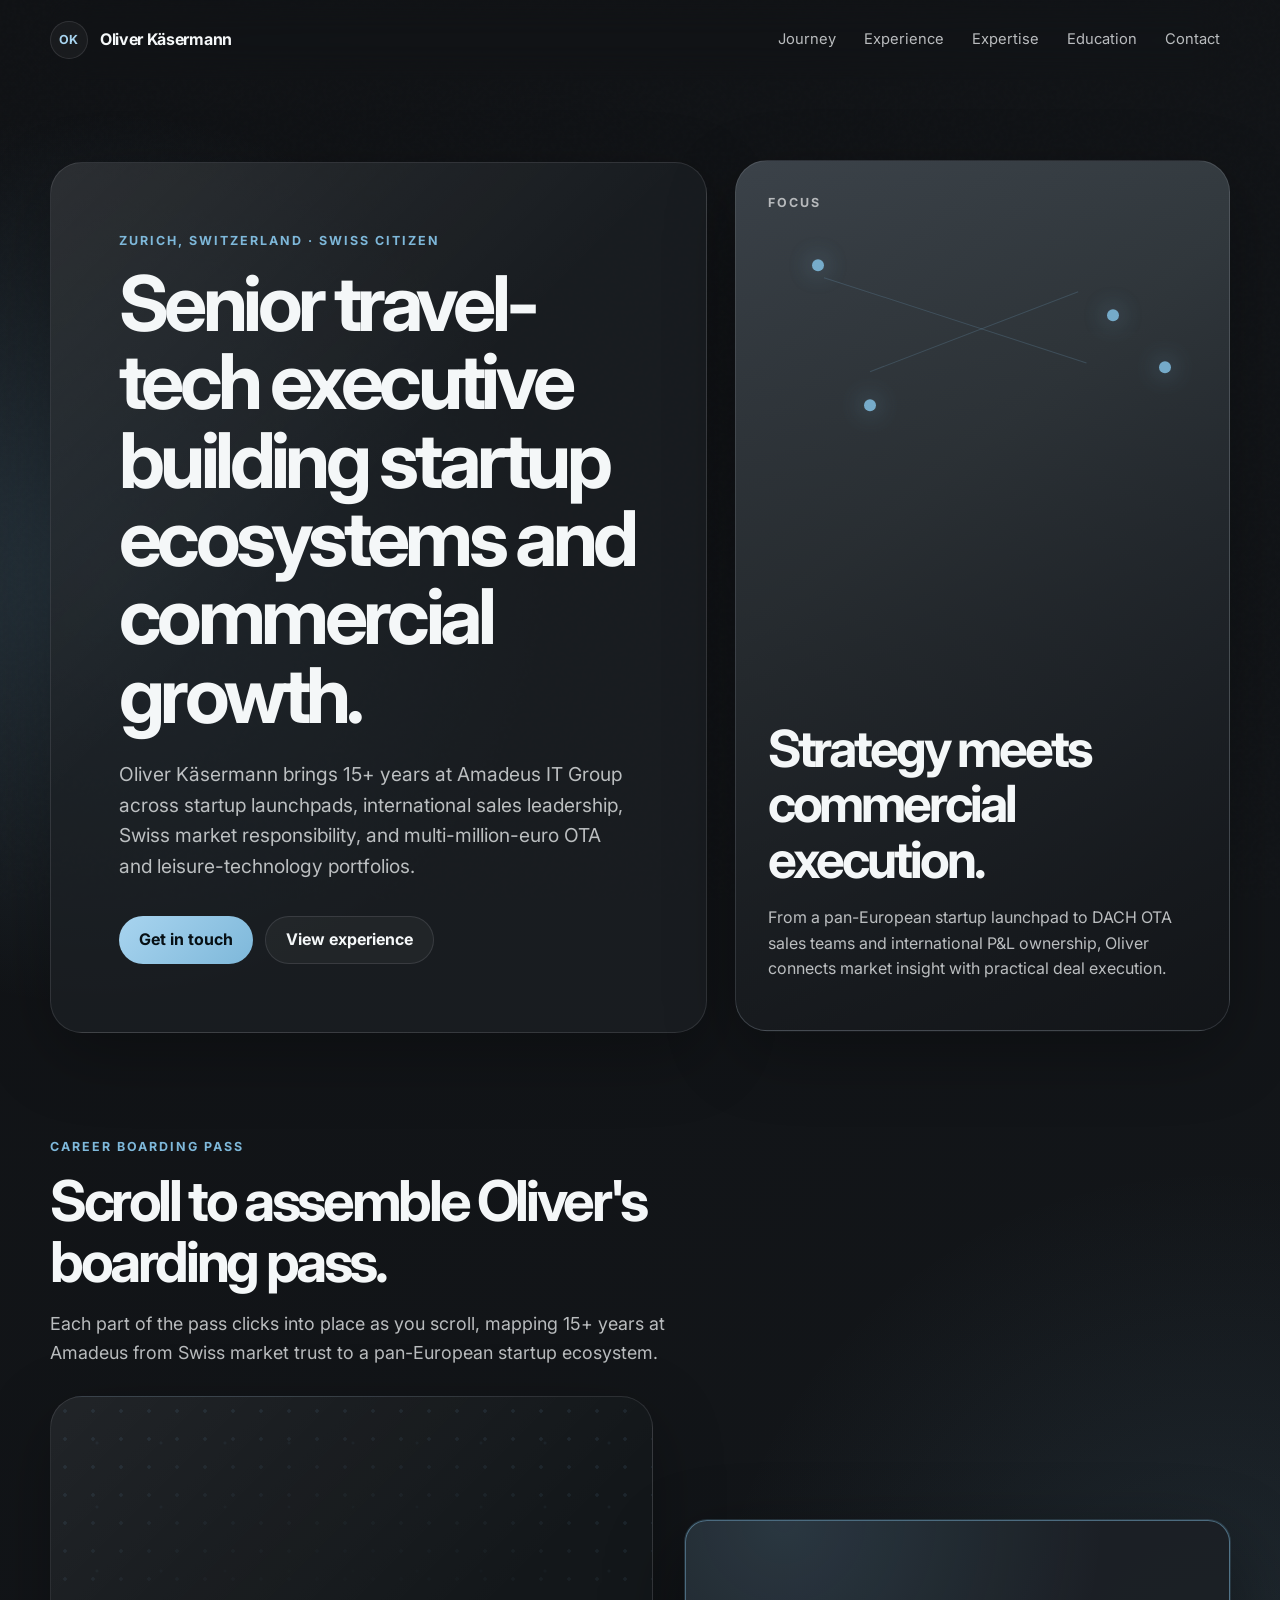
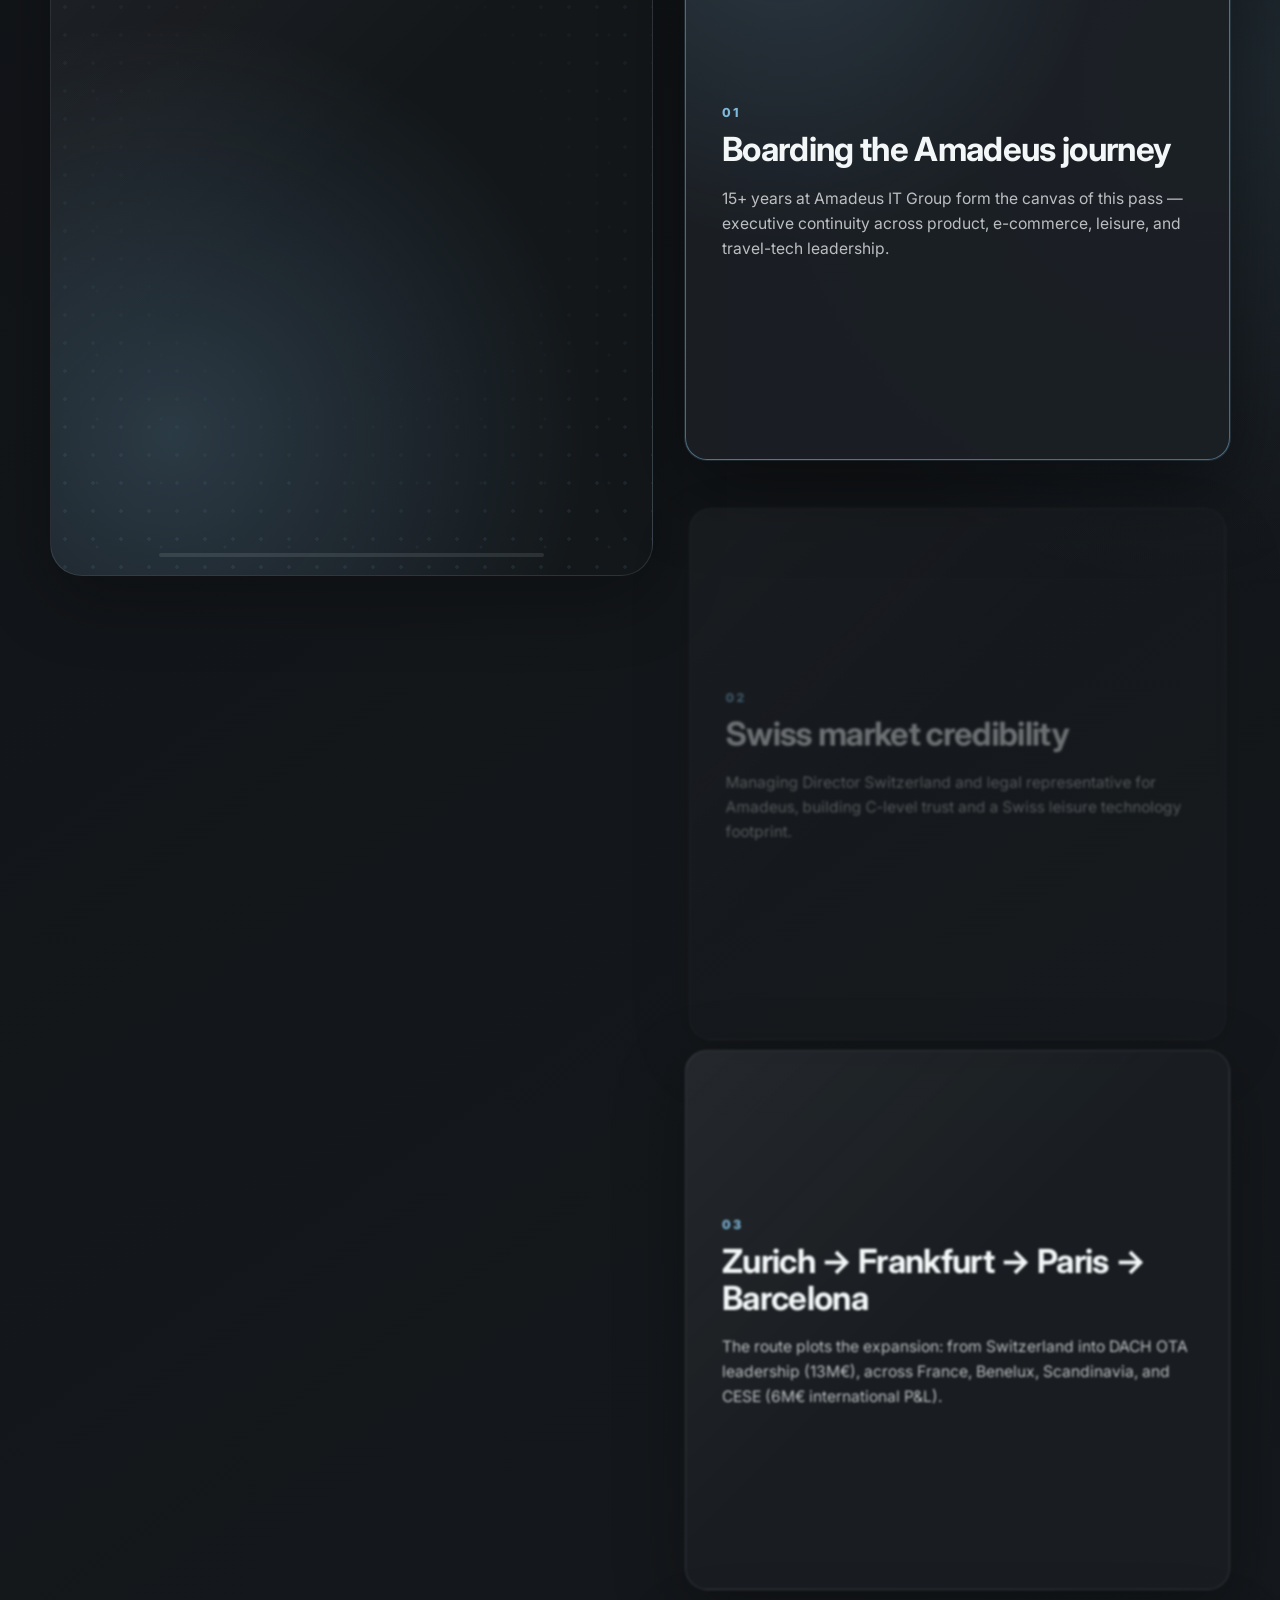
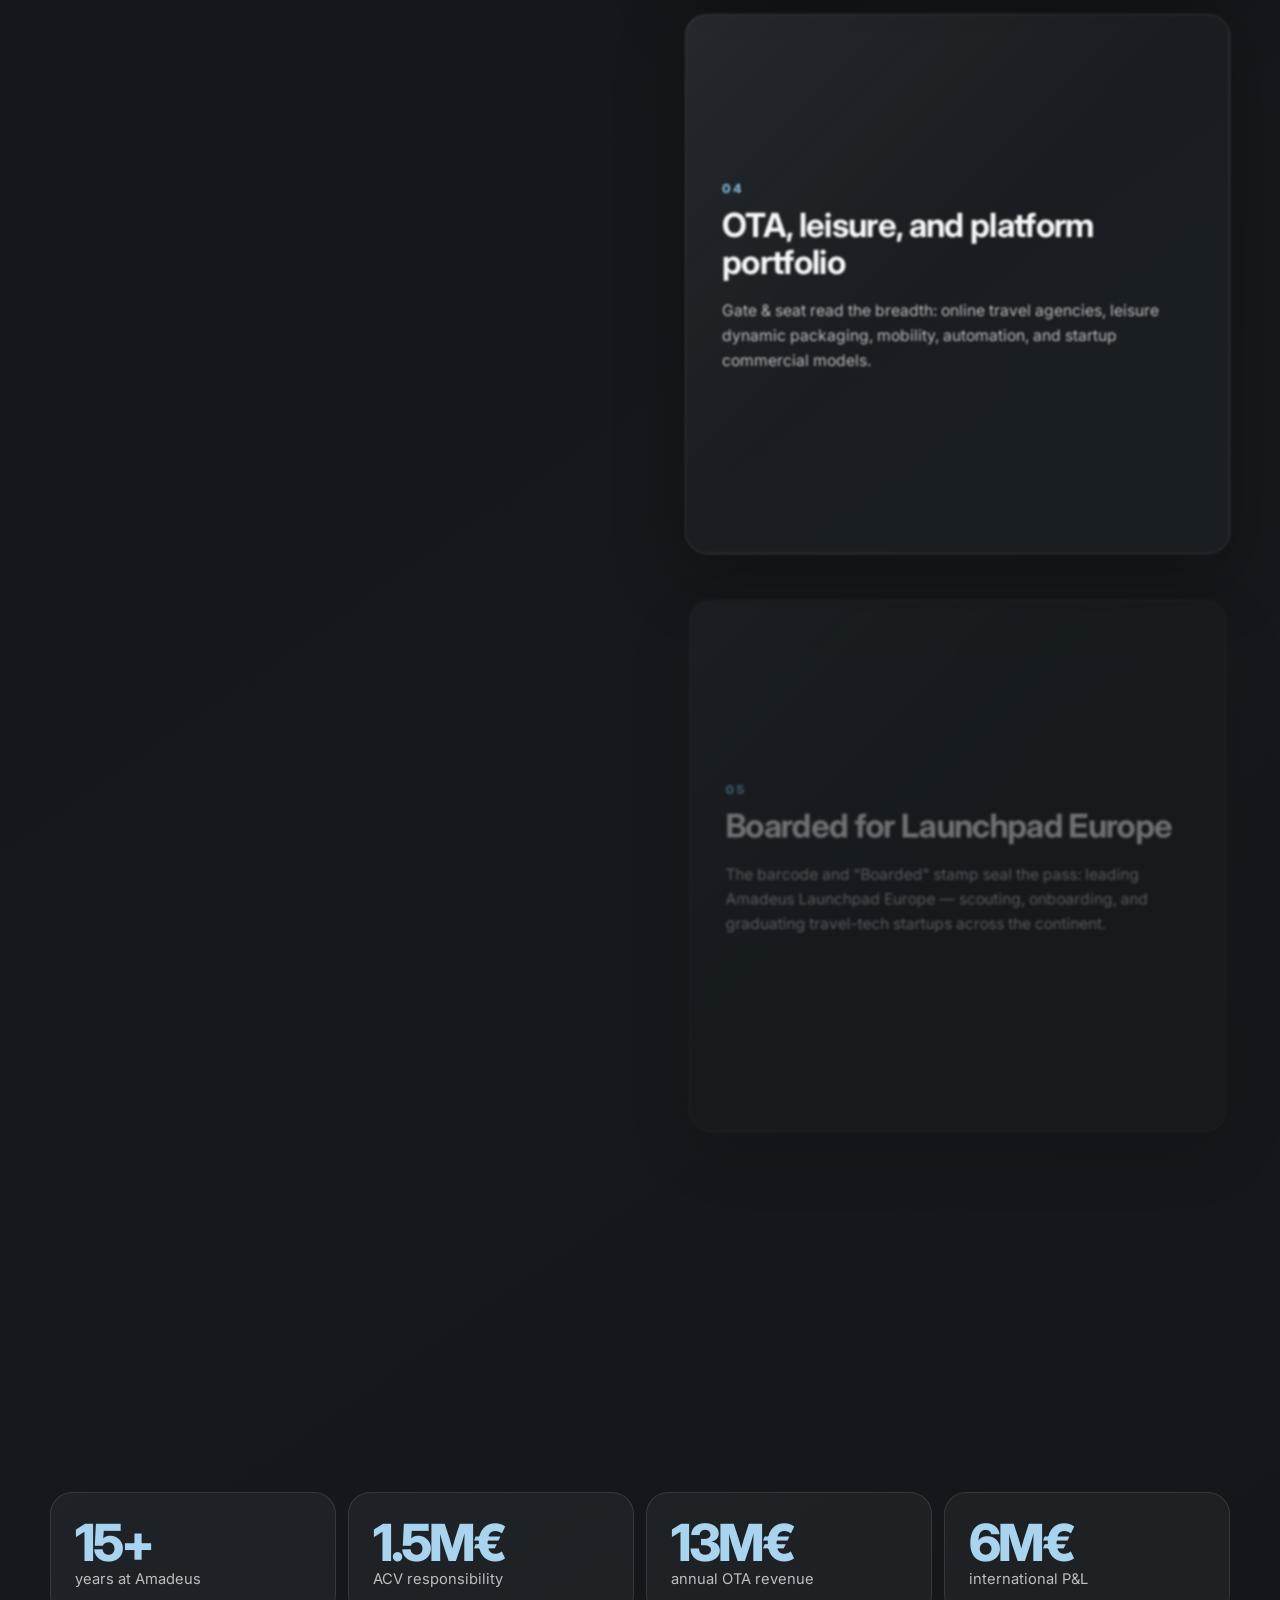
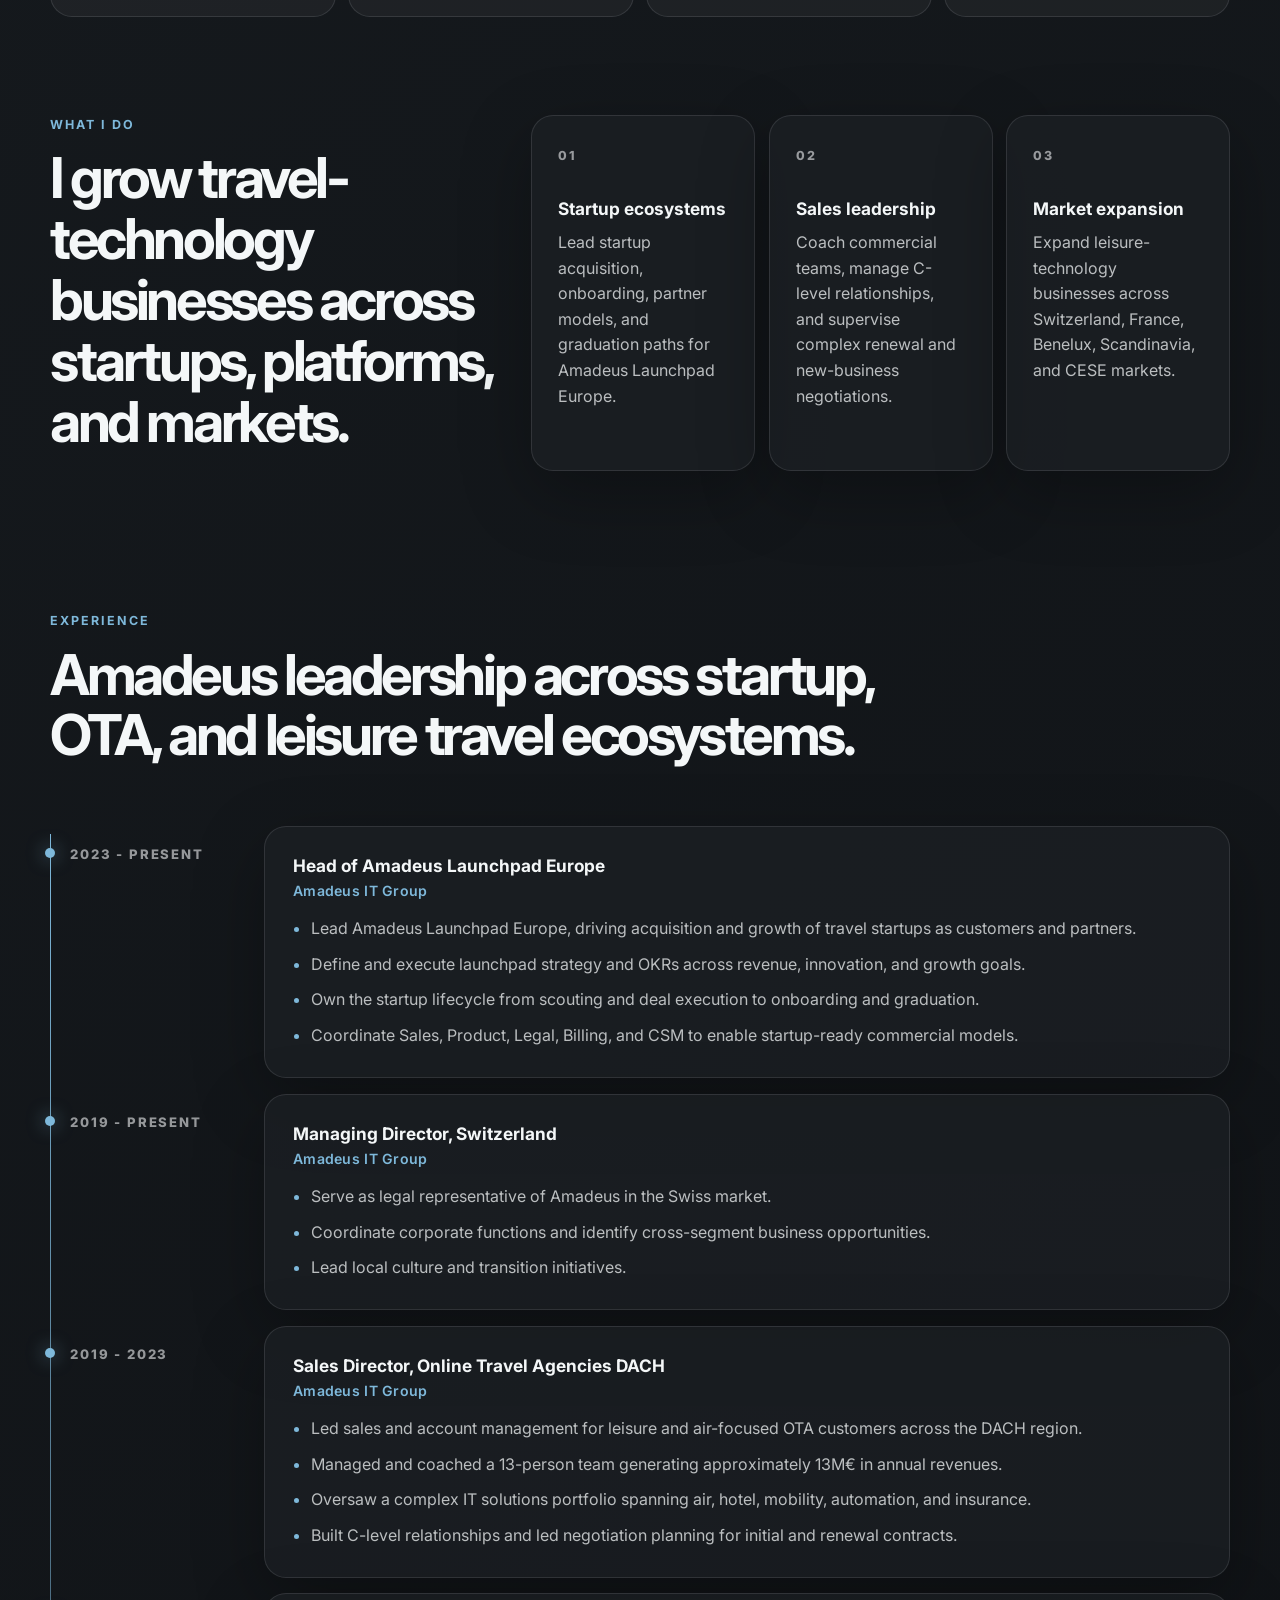
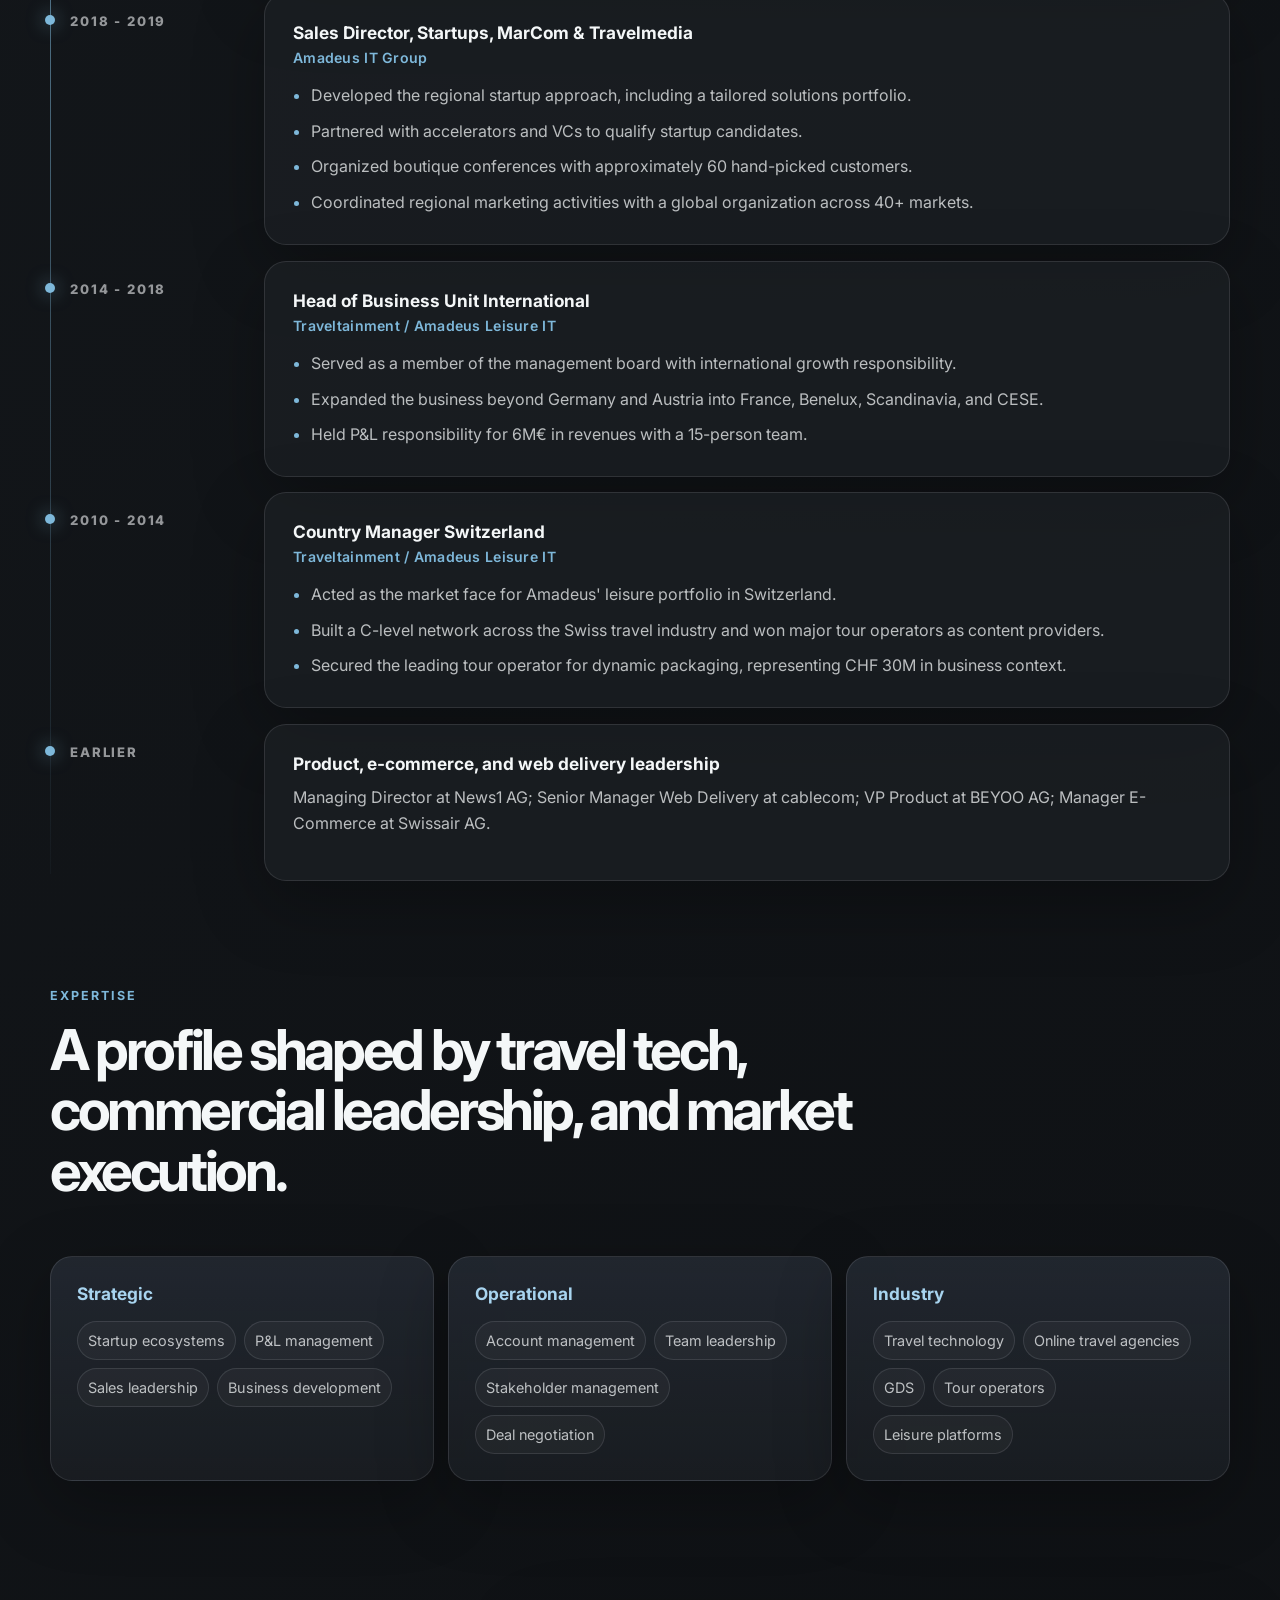
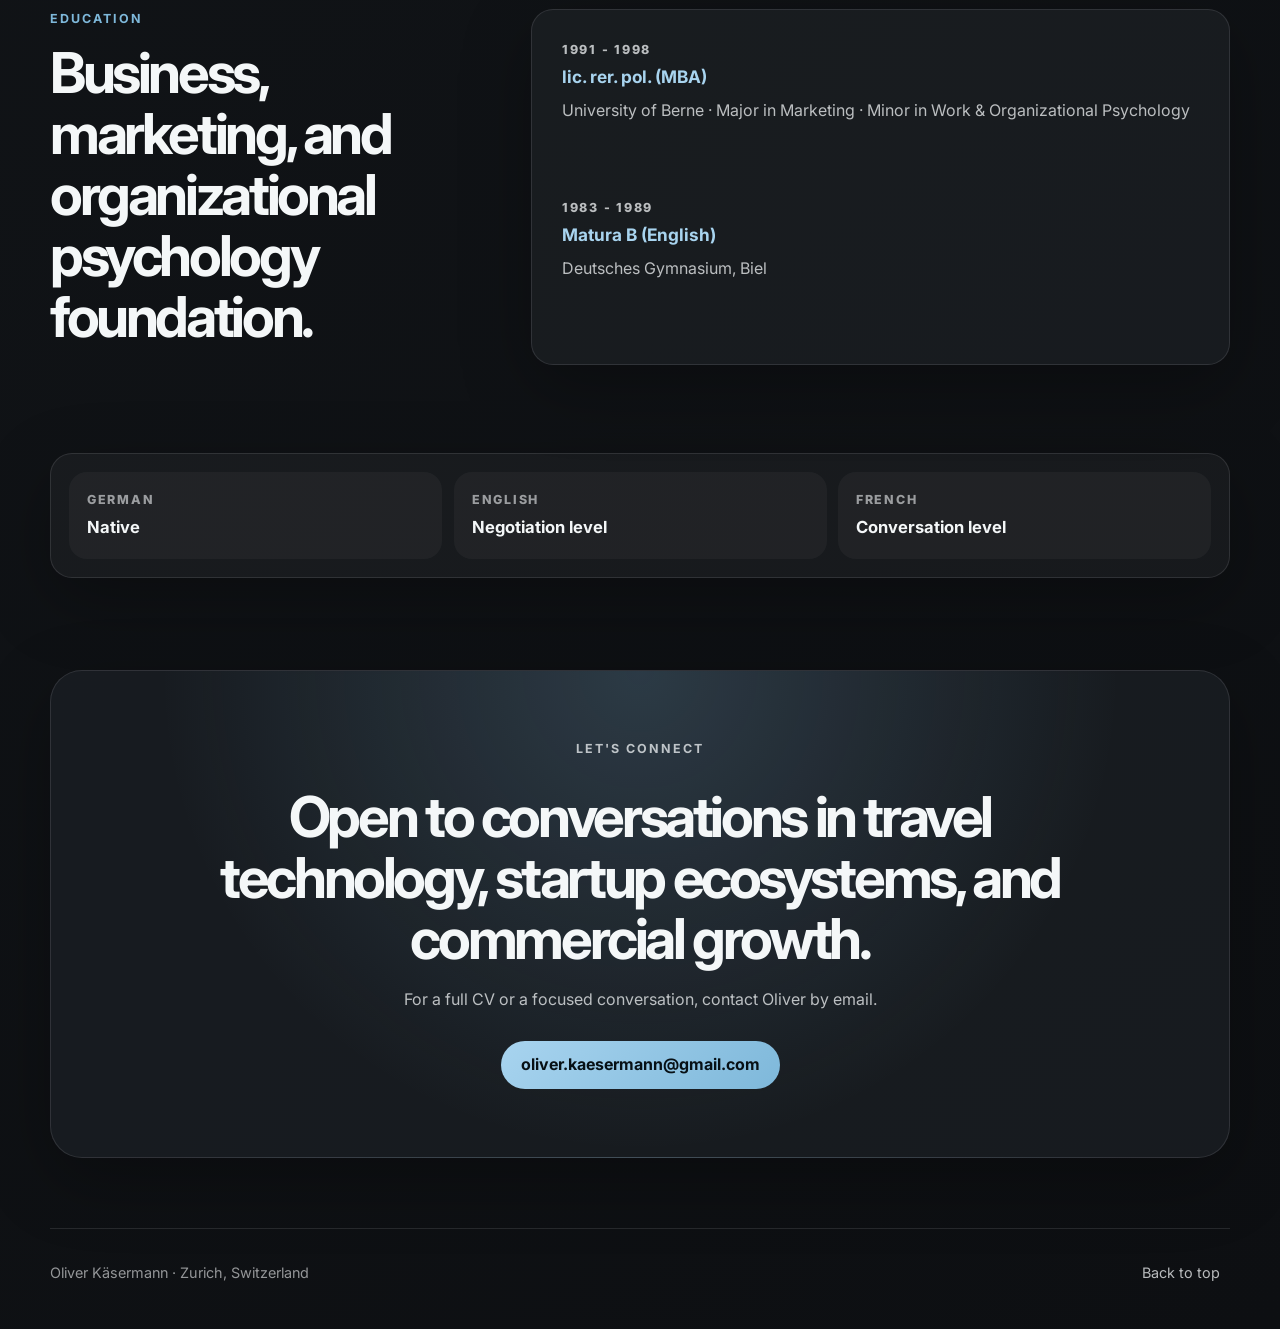
==== commit f33236f9: "Polish boarding-pass layout for desktop, tablet, and mobile - Right stub now stacks PNR / barcode / " ====
--- a/index.html
+++ b/index.html
@@ -141,7 +141,6 @@
 
             <div class="pass-part pass-part--stub" data-pass-part="stub">
               <span class="pass-label">PNR</span>
-              <strong>AMA · LP · EU</strong>
               <span class="pass-sub">15+ years at Amadeus</span>
             </div>
 
--- a/styles.css
+++ b/styles.css
@@ -511,9 +511,9 @@
 .pass-part--shell::after {
   content: "";
   position: absolute;
-  top: 14%;
-  bottom: 14%;
-  right: 28%;
+  top: 12%;
+  bottom: 12%;
+  right: 27%;
   width: 1px;
   border-left: 2px dashed rgba(12, 17, 22, 0.18);
 }
@@ -523,7 +523,7 @@
   --from-x: calc(-60px + var(--header-p) * 60px);
   top: 8%;
   left: 6%;
-  right: 32%;
+  right: 30%;
   height: 18%;
   display: flex;
   align-items: center;
@@ -556,7 +556,7 @@
   --from-y: calc(50px - var(--passenger-p) * 50px);
   top: 28%;
   left: 6%;
-  right: 32%;
+  right: 30%;
   height: 22%;
   gap: 4px;
 }
@@ -587,7 +587,7 @@
   --from-x: calc(80px - var(--route-p) * 80px);
   top: 53%;
   left: 6%;
-  right: 32%;
+  right: 30%;
   height: 18%;
   display: flex;
   align-items: center;
@@ -642,7 +642,7 @@
   --from-x: calc(60px - var(--details-p) * 60px);
   top: 76%;
   left: 6%;
-  right: 32%;
+  right: 30%;
   height: 18%;
   display: grid;
   grid-template-columns: repeat(4, 1fr);
@@ -666,41 +666,50 @@
   --from-rot: -4deg;
   top: 8%;
   bottom: 8%;
-  right: 6%;
-  width: 22%;
-  display: grid;
-  align-content: space-between;
-  padding: 8px 4px;
+  right: 4%;
+  width: 23%;
+  display: grid;
+  grid-template-rows: auto 1fr auto;
+  align-items: center;
+  justify-items: center;
+  gap: 6px;
+  padding: 8px 6px 8px 12px;
   border-left: 2px dashed rgba(12, 17, 22, 0.18);
-  text-align: right;
-}
-
-.pass-part--stub strong {
-  font-size: clamp(0.85rem, 1.4vw, 1.15rem);
-  letter-spacing: 0.04em;
-  color: #0c1116;
+  text-align: center;
+}
+
+.pass-part--stub .pass-label {
+  align-self: start;
+}
+
+.pass-part--stub .pass-sub {
+  align-self: end;
+  font-size: clamp(0.55rem, 0.85vw, 0.7rem);
+  line-height: 1.2;
+  white-space: nowrap;
 }
 
 .pass-part--barcode {
   --p: var(--barcode-p);
   --from-y: calc(40px - var(--barcode-p) * 40px);
   position: absolute;
-  bottom: 32%;
-  right: 8%;
-  width: 18%;
-  height: 24%;
+  top: 36%;
+  bottom: 36%;
+  right: 5.5%;
+  width: 20%;
   display: flex;
   align-items: stretch;
   gap: 1px;
-  padding: 6px 0;
+  padding: 0;
   background: transparent;
+  z-index: 2;
 }
 
 .pass-part--barcode span {
   flex: 1;
   background: #0c1116;
   border-radius: 1px;
-  transform: scaleY(calc(0.4 + var(--barcode-p) * 0.6));
+  transform: scaleY(calc(0.6 + var(--barcode-p) * 0.4));
   transform-origin: center;
   transition: transform 220ms ease-out;
 }
@@ -715,26 +724,29 @@
 
 .pass-part--stamp {
   --p: var(--stamp-p);
-  --from-x: 80px;
-  --from-y: -60px;
+  --from-x: -40px;
+  --from-y: 50px;
   --from-rot: 35deg;
   position: absolute;
-  bottom: 6%;
-  right: 6%;
-  width: clamp(110px, 15vw, 168px);
-  padding: 8px 0;
-  border: 3px solid rgba(214, 96, 96, 0.85);
+  top: 22%;
+  left: 30%;
+  width: clamp(120px, 17vw, 180px);
+  padding: 7px 0;
+  border: 3px solid rgba(214, 96, 96, 0.88);
   border-radius: 10px;
-  color: rgba(214, 96, 96, 0.92);
-  font-size: clamp(0.75rem, 1.2vw, 1.05rem);
+  color: rgba(214, 96, 96, 0.95);
+  font-size: clamp(0.72rem, 1.2vw, 1rem);
   font-weight: 800;
-  letter-spacing: 0.3em;
+  letter-spacing: 0.28em;
   text-align: center;
   text-transform: uppercase;
-  background: rgba(255, 255, 255, 0.05);
+  background: rgba(214, 96, 96, 0.05);
+  z-index: 3;
+  pointer-events: none;
+  transform-origin: center;
   transform: translate3d(var(--from-x), var(--from-y), 0)
-    rotate(calc(-10deg + (1 - var(--p, 0)) * 35deg))
-    scale(calc(0.92 + var(--p, 0) * 0.08));
+    rotate(calc(-12deg + (1 - var(--p, 0)) * 35deg))
+    scale(calc(0.94 + var(--p, 0) * 0.06));
 }
 
 .boarding-build__progress {
@@ -1208,6 +1220,13 @@
     aspect-ratio: 1.32 / 1;
   }
 
+  .pass-part--header,
+  .pass-part--passenger,
+  .pass-part--route,
+  .pass-part--details {
+    right: 30%;
+  }
+
   .pass-part--header {
     height: 16%;
   }
@@ -1218,7 +1237,7 @@
   }
 
   .pass-part--passenger strong {
-    font-size: clamp(0.95rem, 4.4vw, 1.3rem);
+    font-size: clamp(0.95rem, 4.2vw, 1.25rem);
   }
 
   .pass-part--route {
@@ -1227,11 +1246,11 @@
   }
 
   .pass-iata {
-    font-size: clamp(0.78rem, 3.6vw, 1.1rem);
+    font-size: clamp(0.78rem, 3.4vw, 1.05rem);
   }
 
   .pass-city {
-    font-size: clamp(0.5rem, 2vw, 0.62rem);
+    font-size: clamp(0.48rem, 1.9vw, 0.6rem);
   }
 
   .pass-arrow {
@@ -1249,35 +1268,48 @@
     font-size: clamp(0.6rem, 2.3vw, 0.78rem);
   }
 
+  .pass-part--shell::after {
+    right: 27%;
+  }
+
   .pass-part--stub {
-    width: 24%;
-    padding: 8px 6px 8px 4px;
+    width: 23%;
+    right: 4%;
+    padding: 0 4px 0 8px;
   }
 
   .pass-part--stub strong {
-    font-size: clamp(0.66rem, 2.4vw, 0.85rem);
+    font-size: clamp(0.6rem, 2.3vw, 0.78rem);
+    letter-spacing: 0.02em;
   }
 
   .pass-part--stub .pass-sub {
-    font-size: clamp(0.5rem, 1.8vw, 0.68rem);
+    font-size: clamp(0.45rem, 1.5vw, 0.6rem);
+    line-height: 1.1;
+    letter-spacing: 0.04em;
+    white-space: normal;
+  }
+
+  .pass-part--stub .pass-label {
+    font-size: clamp(0.45rem, 1.5vw, 0.6rem);
   }
 
   .pass-part--barcode {
-    width: 20%;
-    height: 20%;
-    bottom: 40%;
-    right: 4%;
+    width: 18%;
+    top: 36%;
+    bottom: 36%;
+    right: 5%;
   }
 
   .pass-part--stamp {
-    --from-x: 30px;
-    --from-y: -30px;
-    width: clamp(72px, 22vw, 104px);
+    --from-x: -30px;
+    --from-y: 40px;
+    width: clamp(100px, 28vw, 140px);
     padding: 5px 0;
-    font-size: clamp(0.5rem, 1.9vw, 0.66rem);
-    letter-spacing: 0.18em;
-    bottom: 8%;
-    right: 8%;
+    font-size: clamp(0.58rem, 2vw, 0.76rem);
+    letter-spacing: 0.22em;
+    top: 22%;
+    left: 28%;
   }
 
   .boarding-chapter {
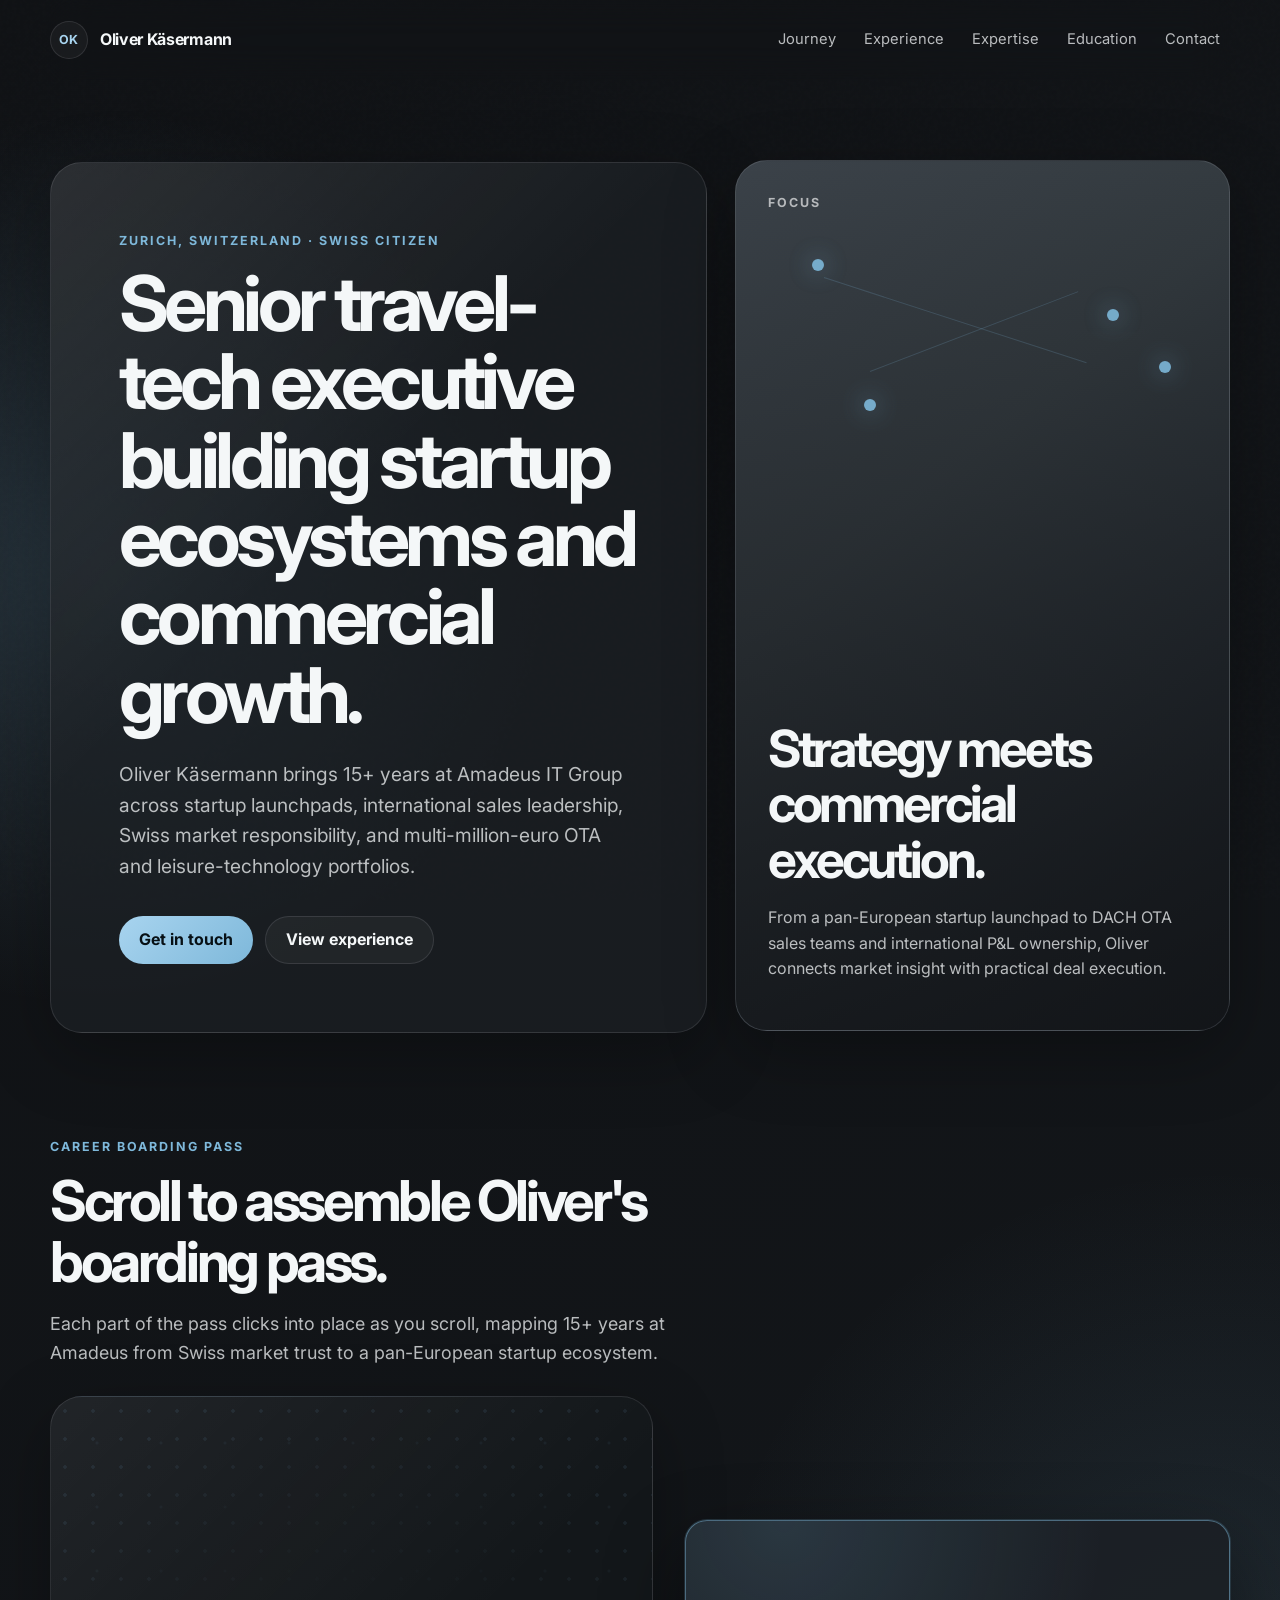
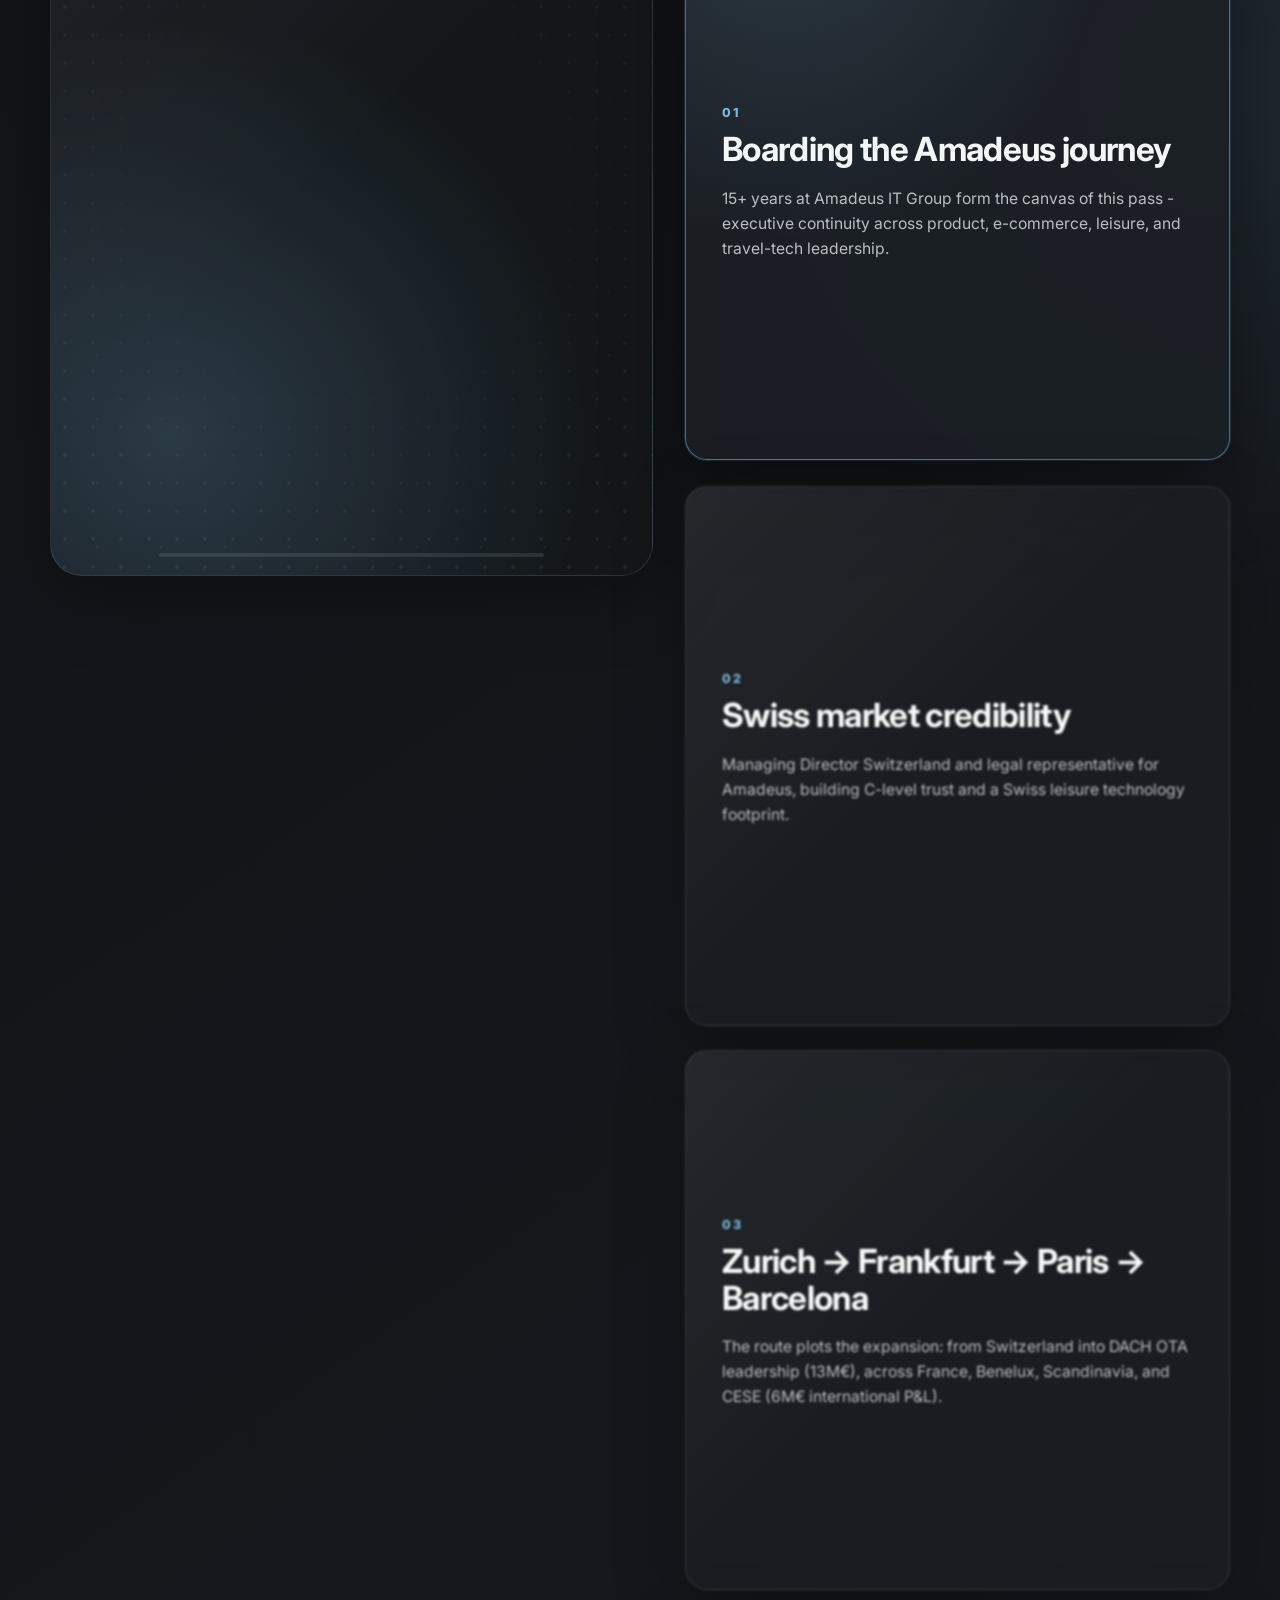
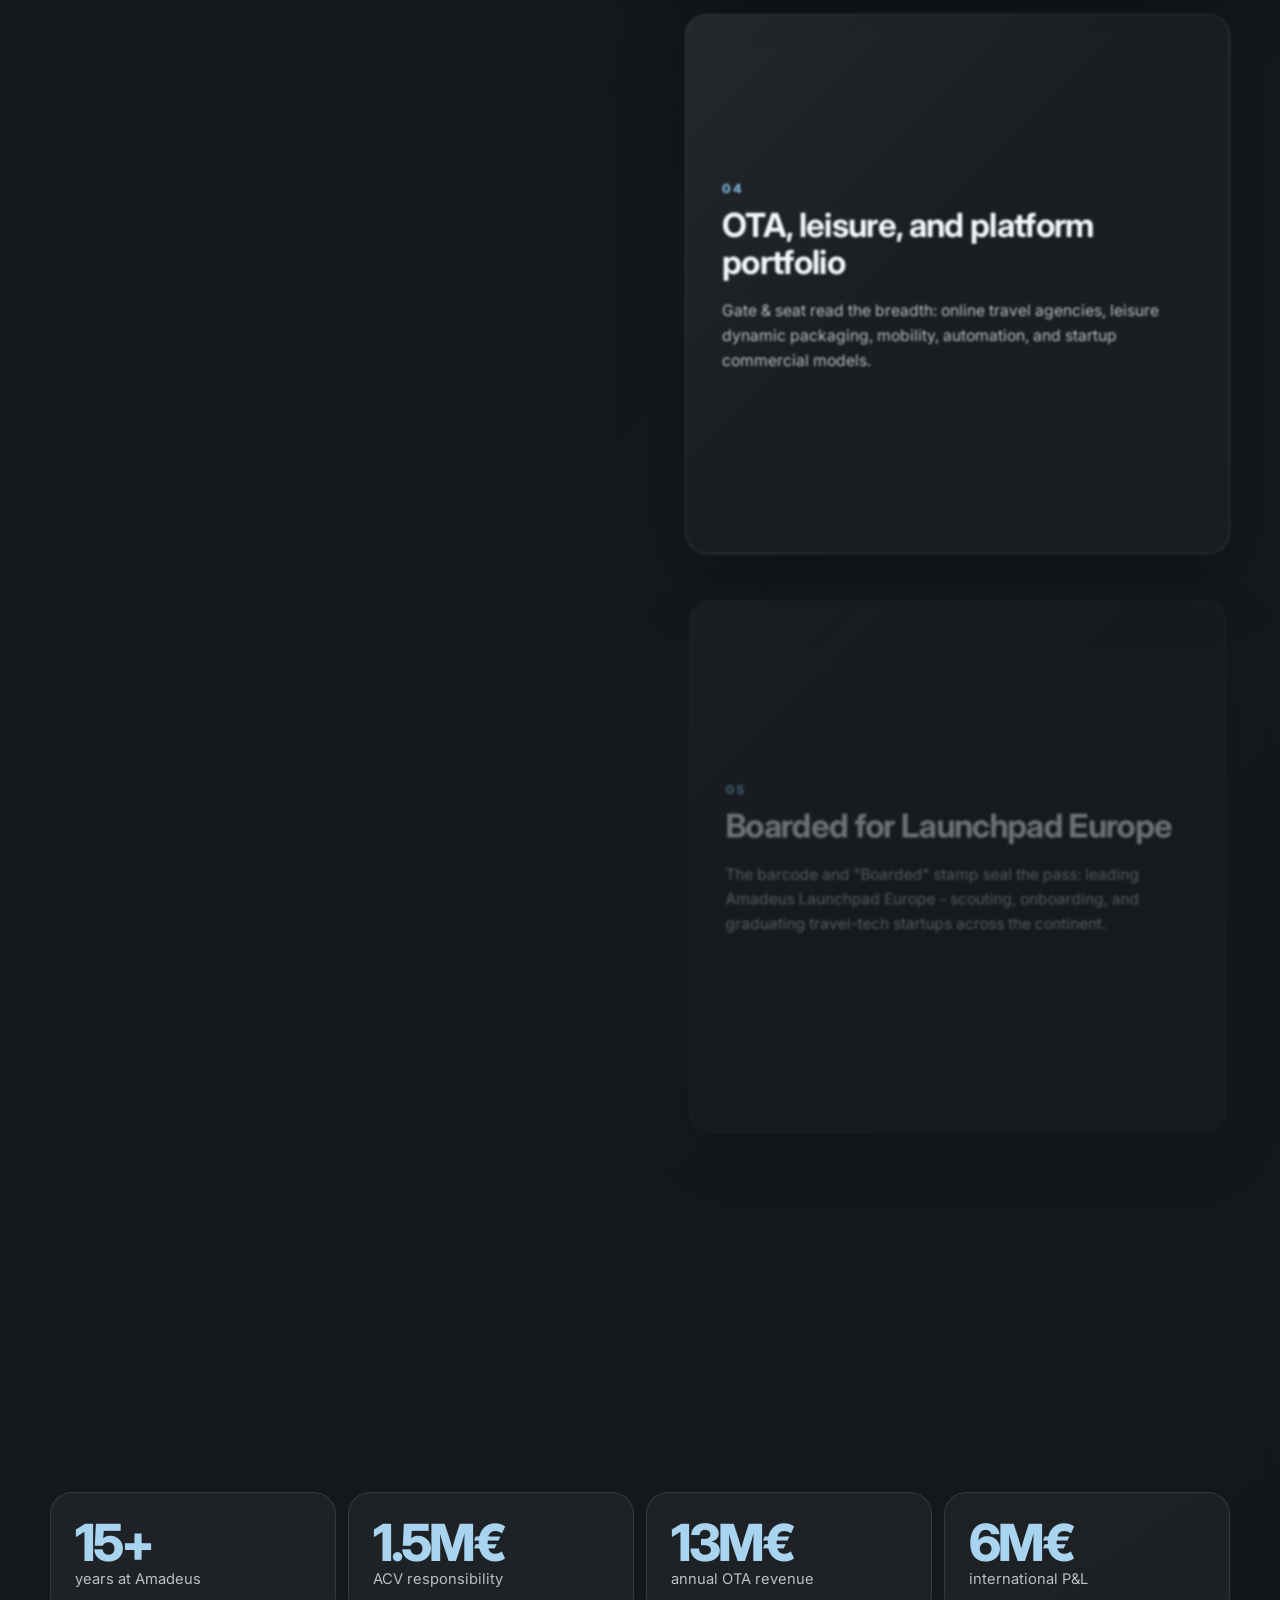
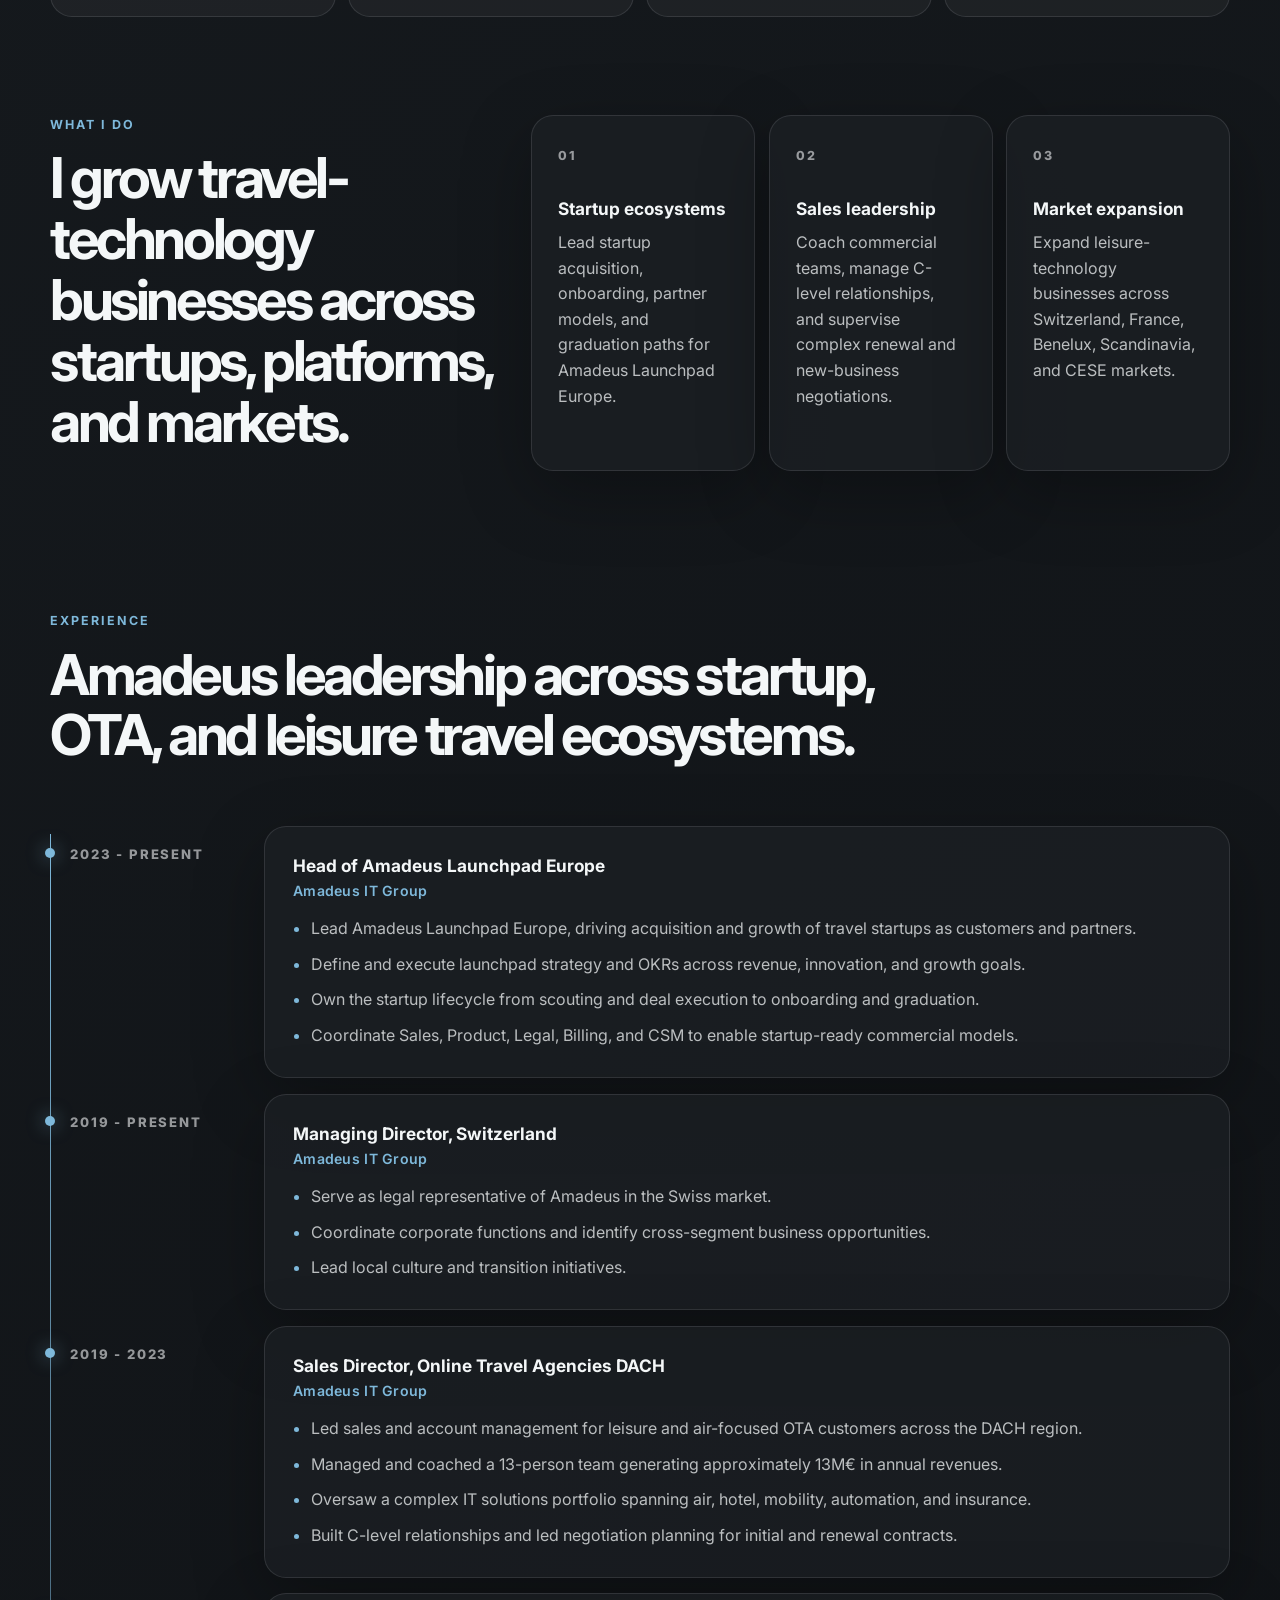
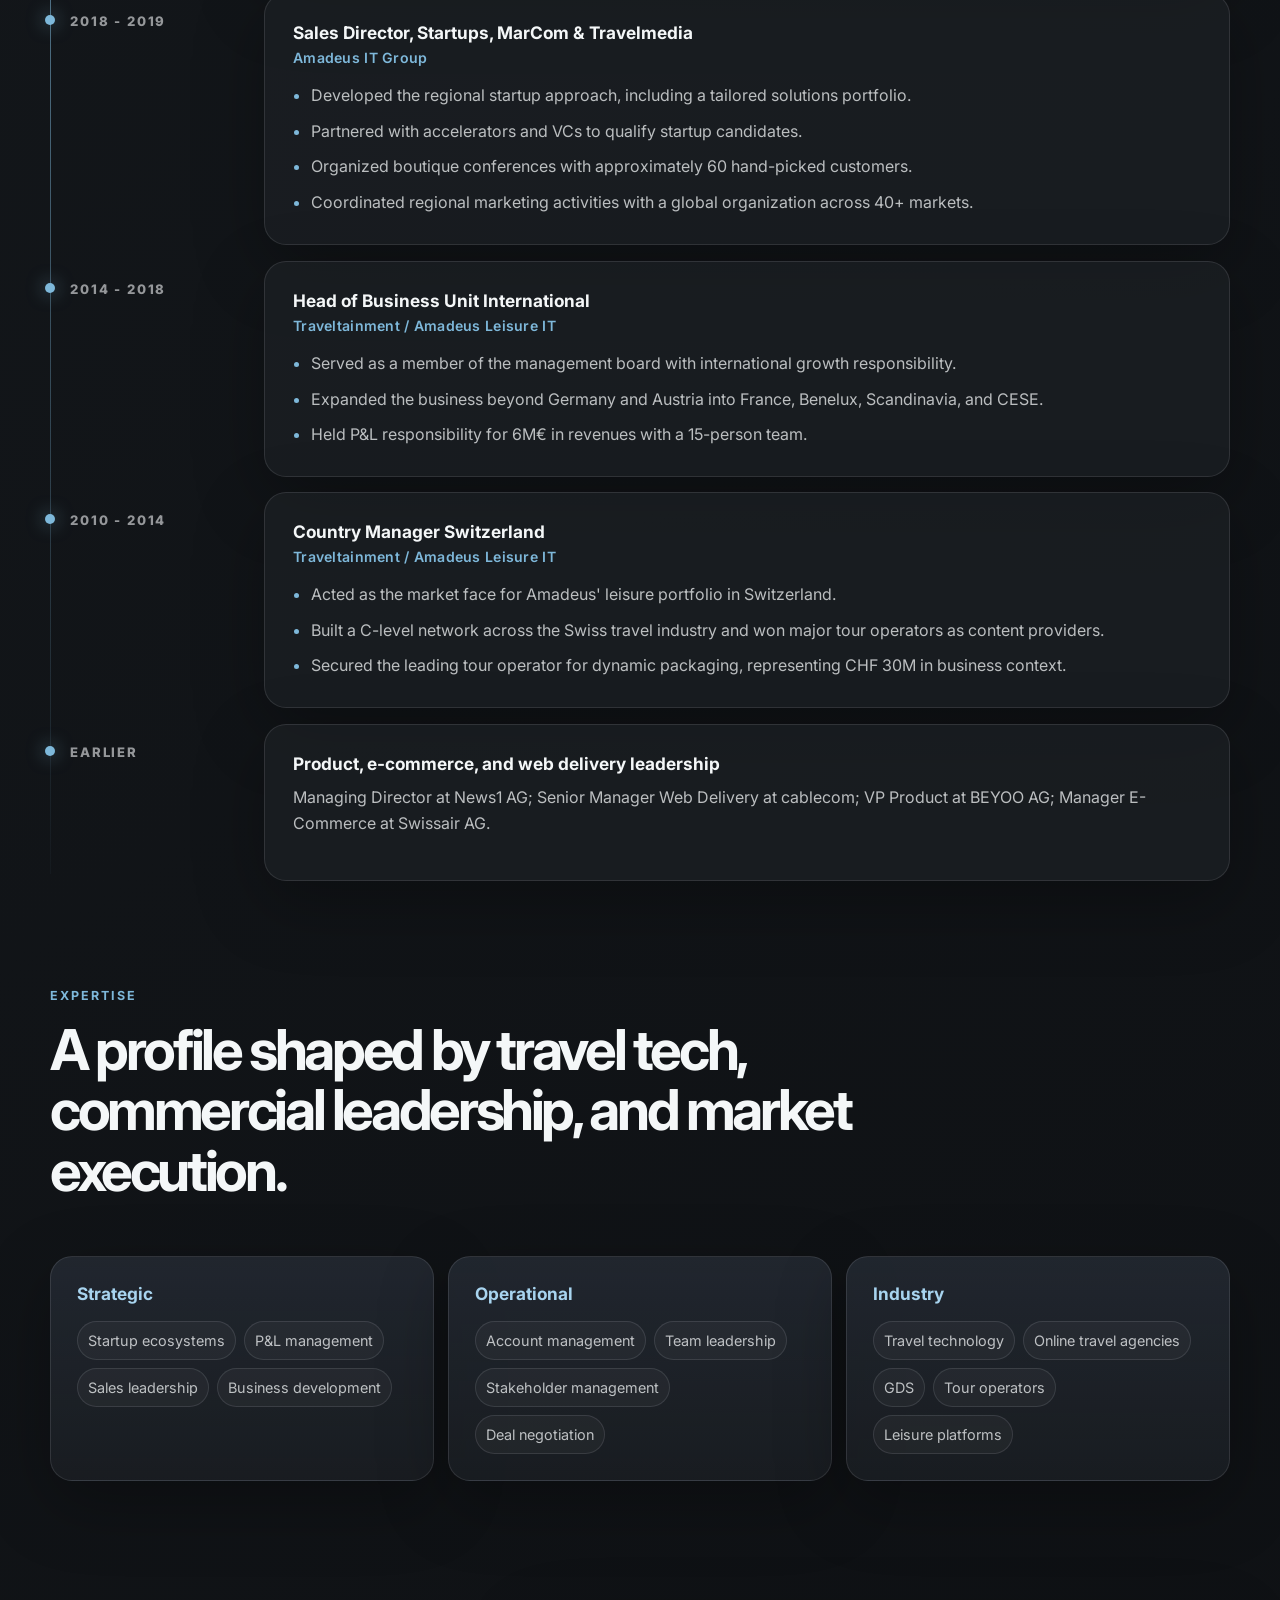
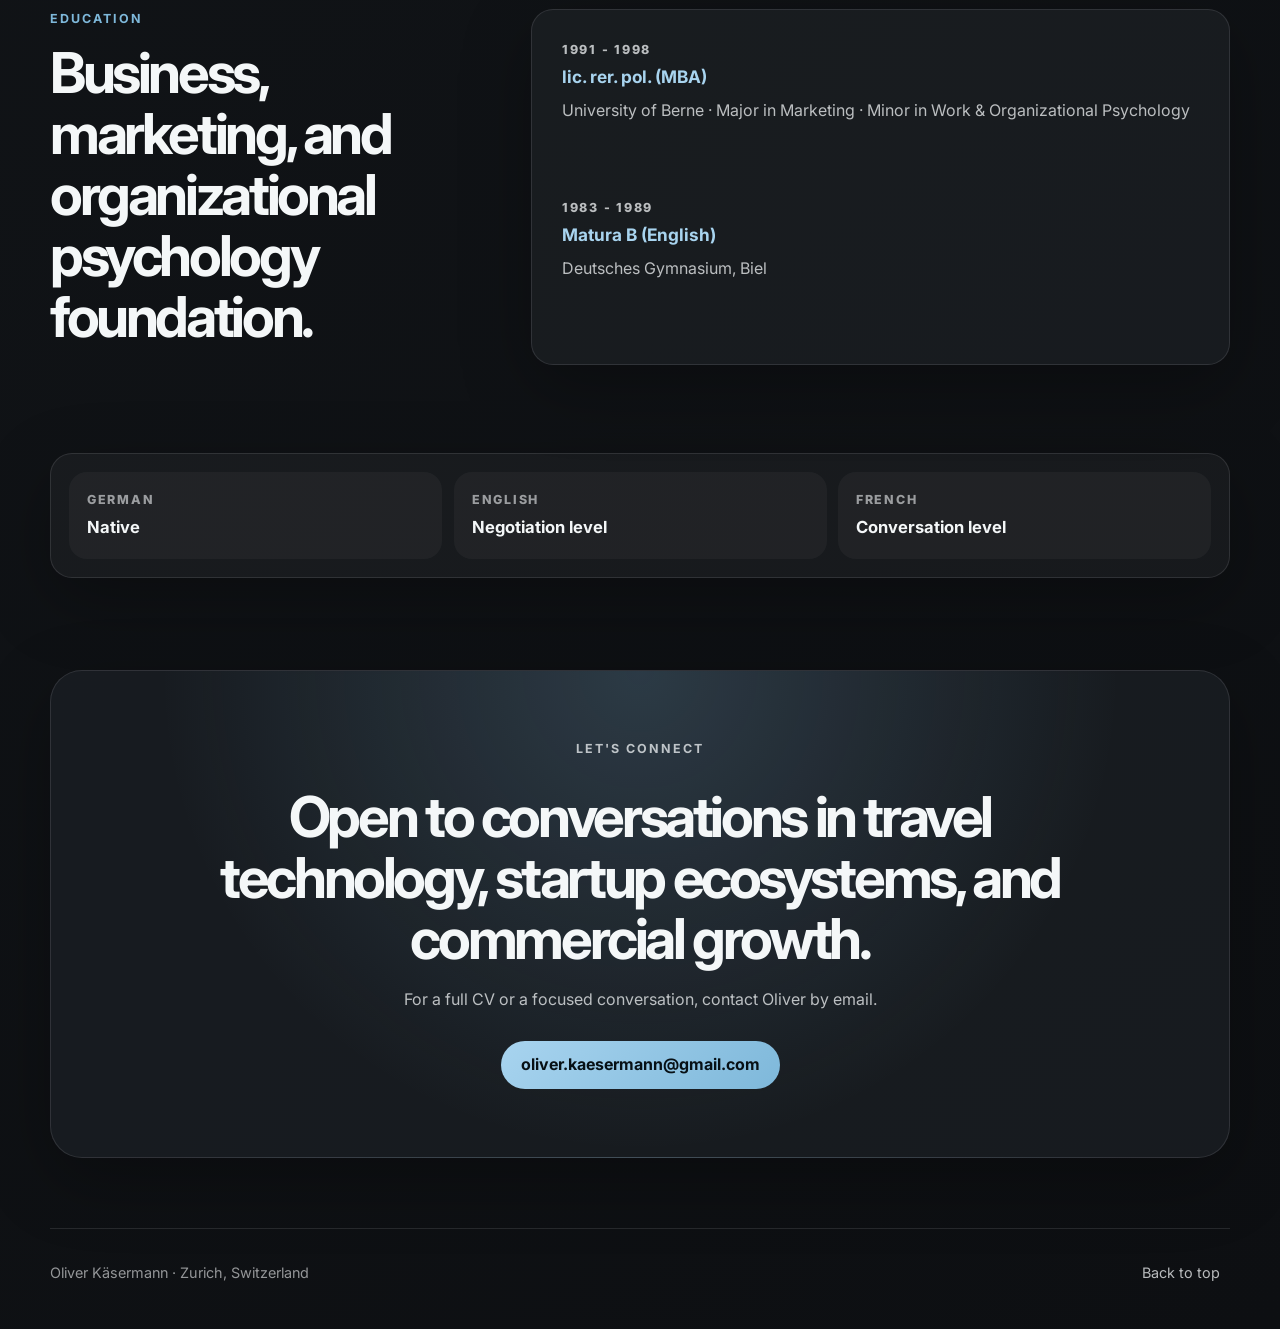
==== commit b36bde0a: "Replace em dashes with hyphens in chapter copy Use ASCII hyphens "-" everywhere instead of typograph" ====
--- a/index.html
+++ b/index.html
@@ -163,7 +163,7 @@
           <li class="boarding-chapter" data-build-step="0" data-reveal>
             <span class="boarding-chapter__index">01</span>
             <h3>Boarding the Amadeus journey</h3>
-            <p>15+ years at Amadeus IT Group form the canvas of this pass — executive continuity across product, e-commerce, leisure, and travel-tech leadership.</p>
+            <p>15+ years at Amadeus IT Group form the canvas of this pass - executive continuity across product, e-commerce, leisure, and travel-tech leadership.</p>
           </li>
           <li class="boarding-chapter" data-build-step="1" data-reveal>
             <span class="boarding-chapter__index">02</span>
@@ -183,7 +183,7 @@
           <li class="boarding-chapter" data-build-step="4" data-reveal>
             <span class="boarding-chapter__index">05</span>
             <h3>Boarded for Launchpad Europe</h3>
-            <p>The barcode and "Boarded" stamp seal the pass: leading Amadeus Launchpad Europe — scouting, onboarding, and graduating travel-tech startups across the continent.</p>
+            <p>The barcode and "Boarded" stamp seal the pass: leading Amadeus Launchpad Europe - scouting, onboarding, and graduating travel-tech startups across the continent.</p>
           </li>
         </ol>
       </div>
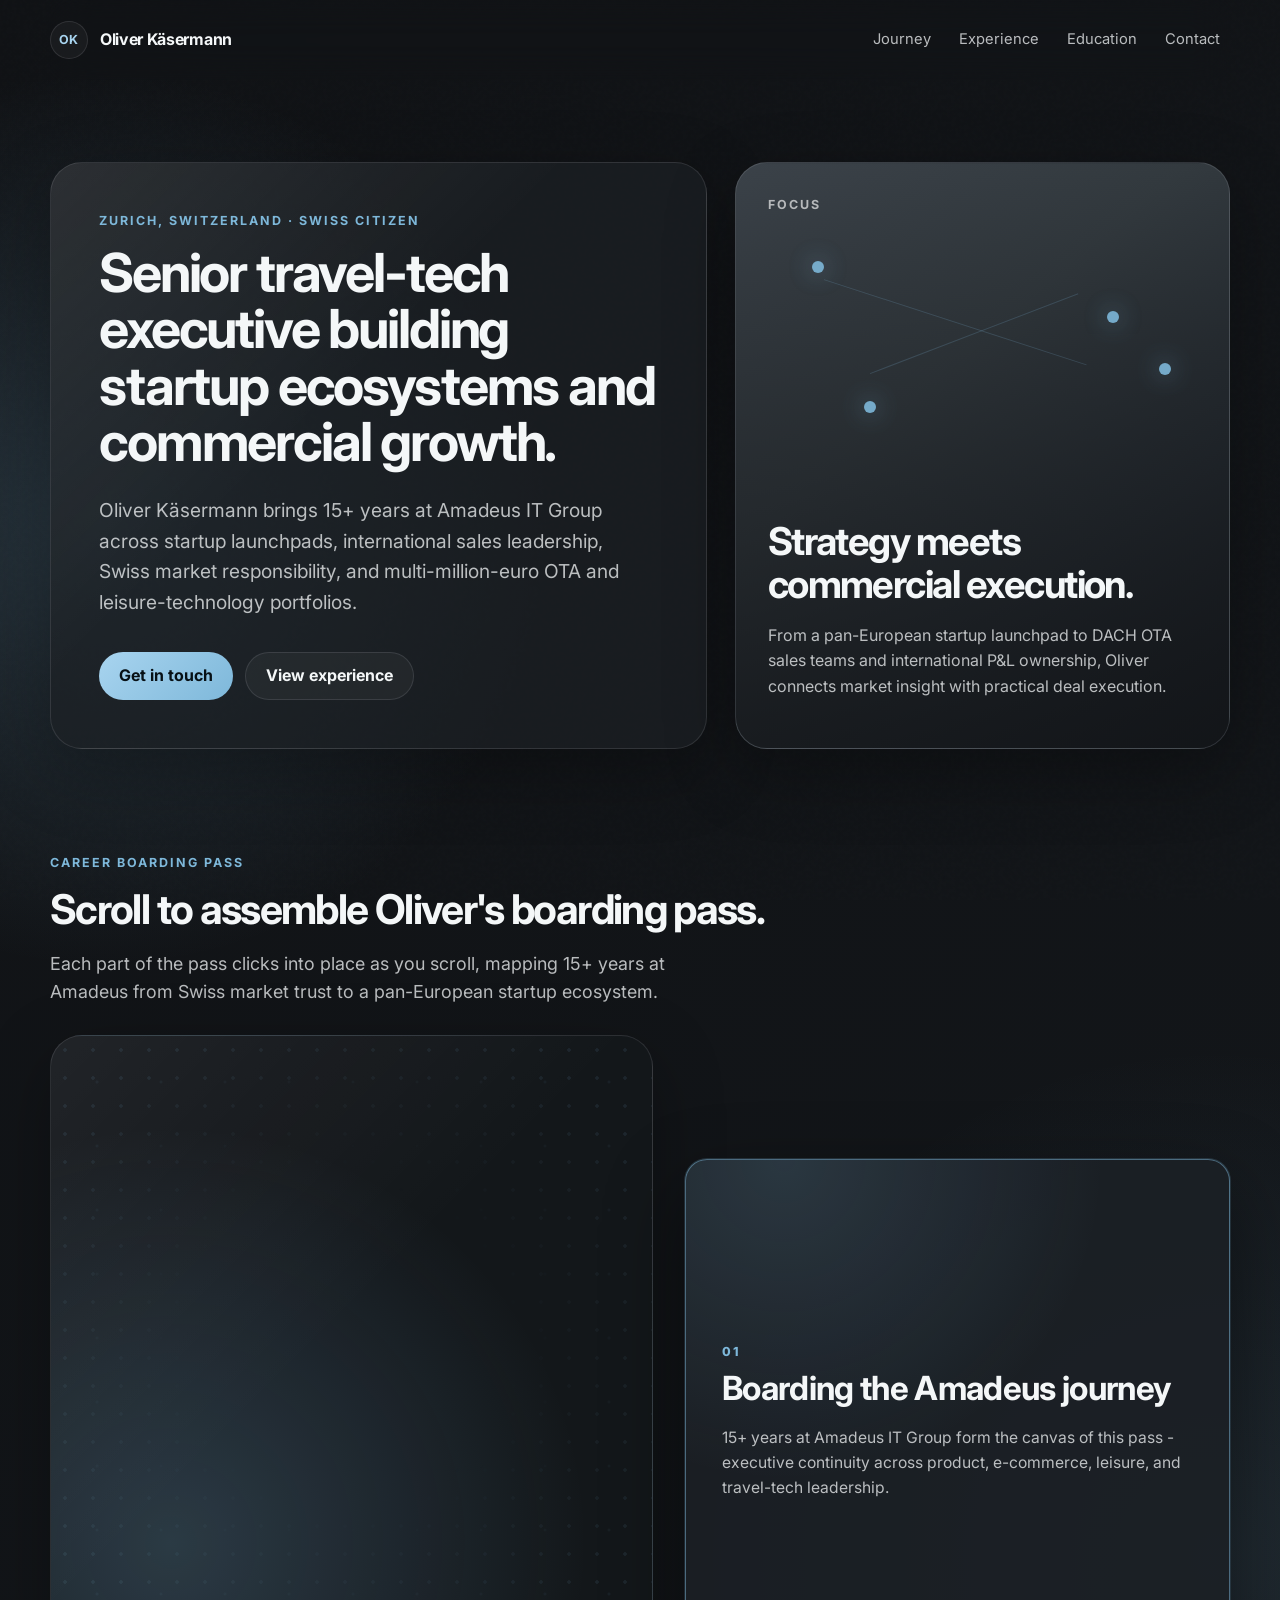
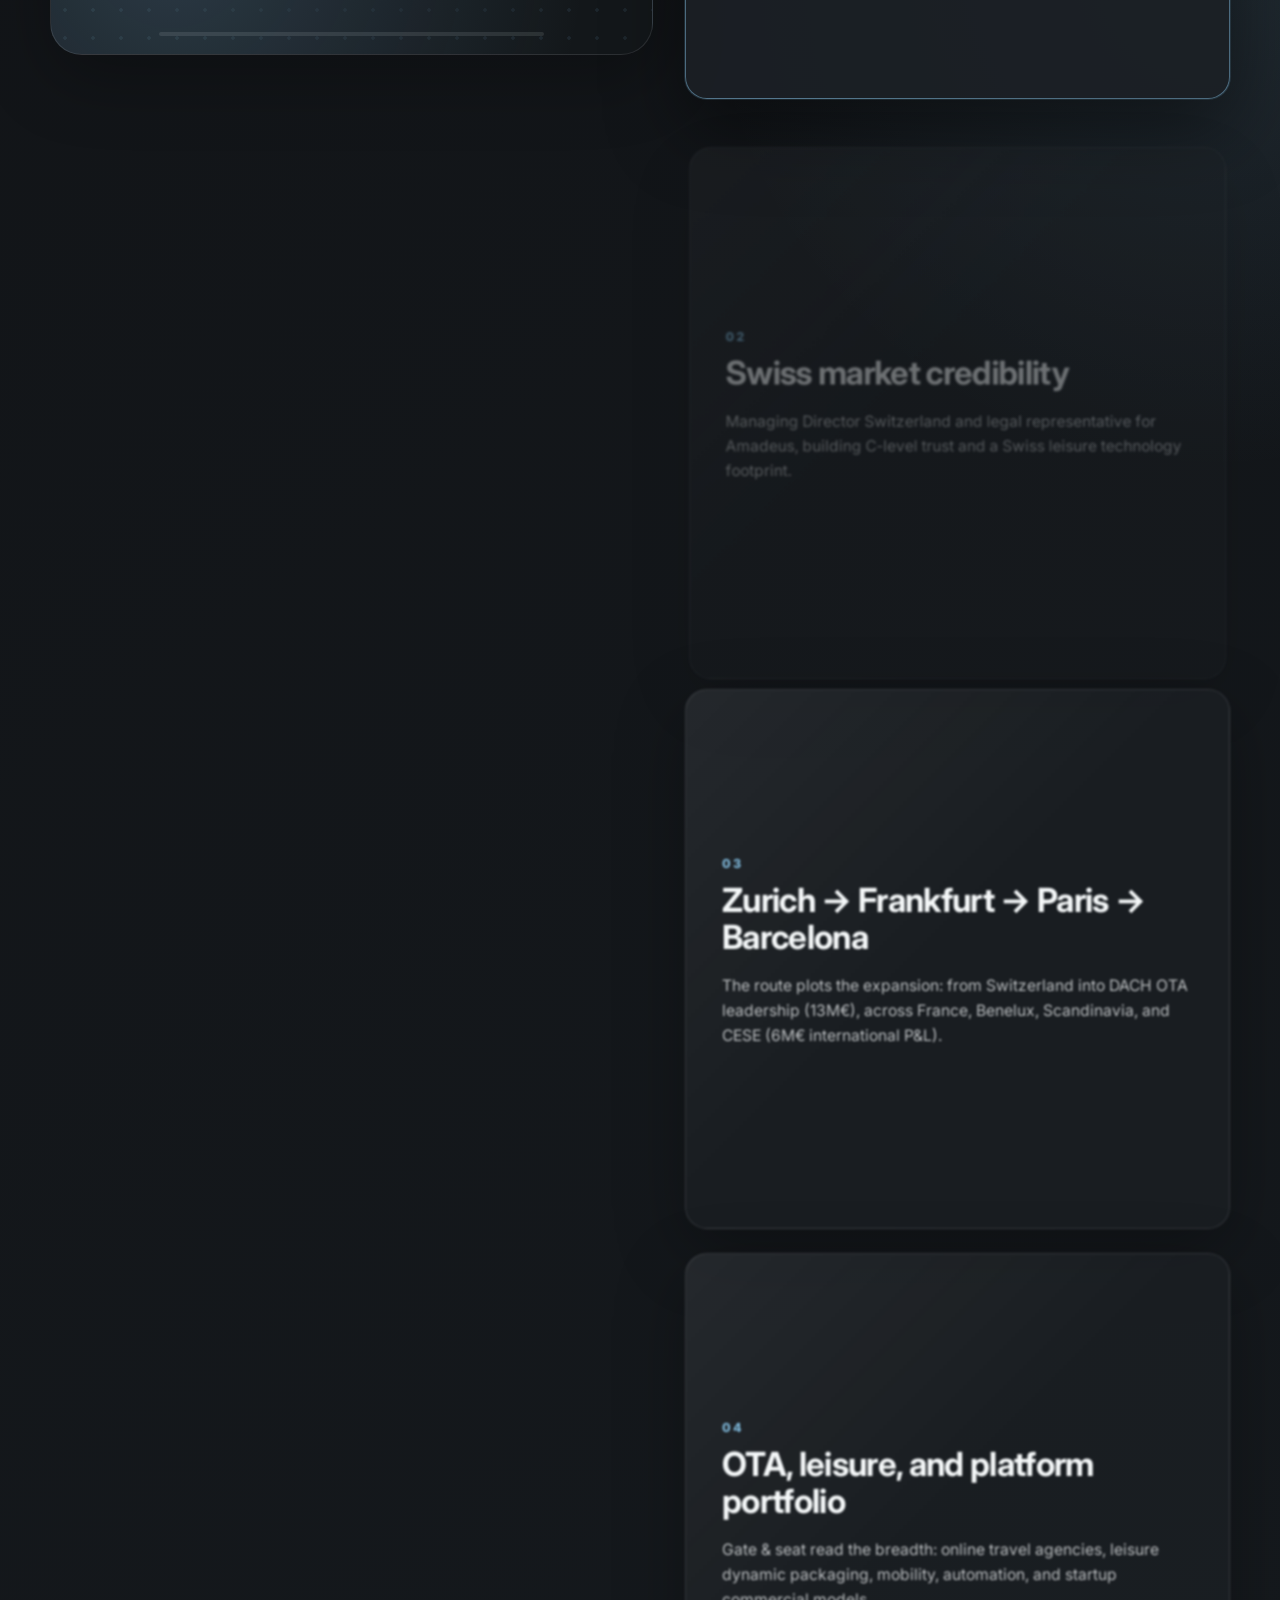
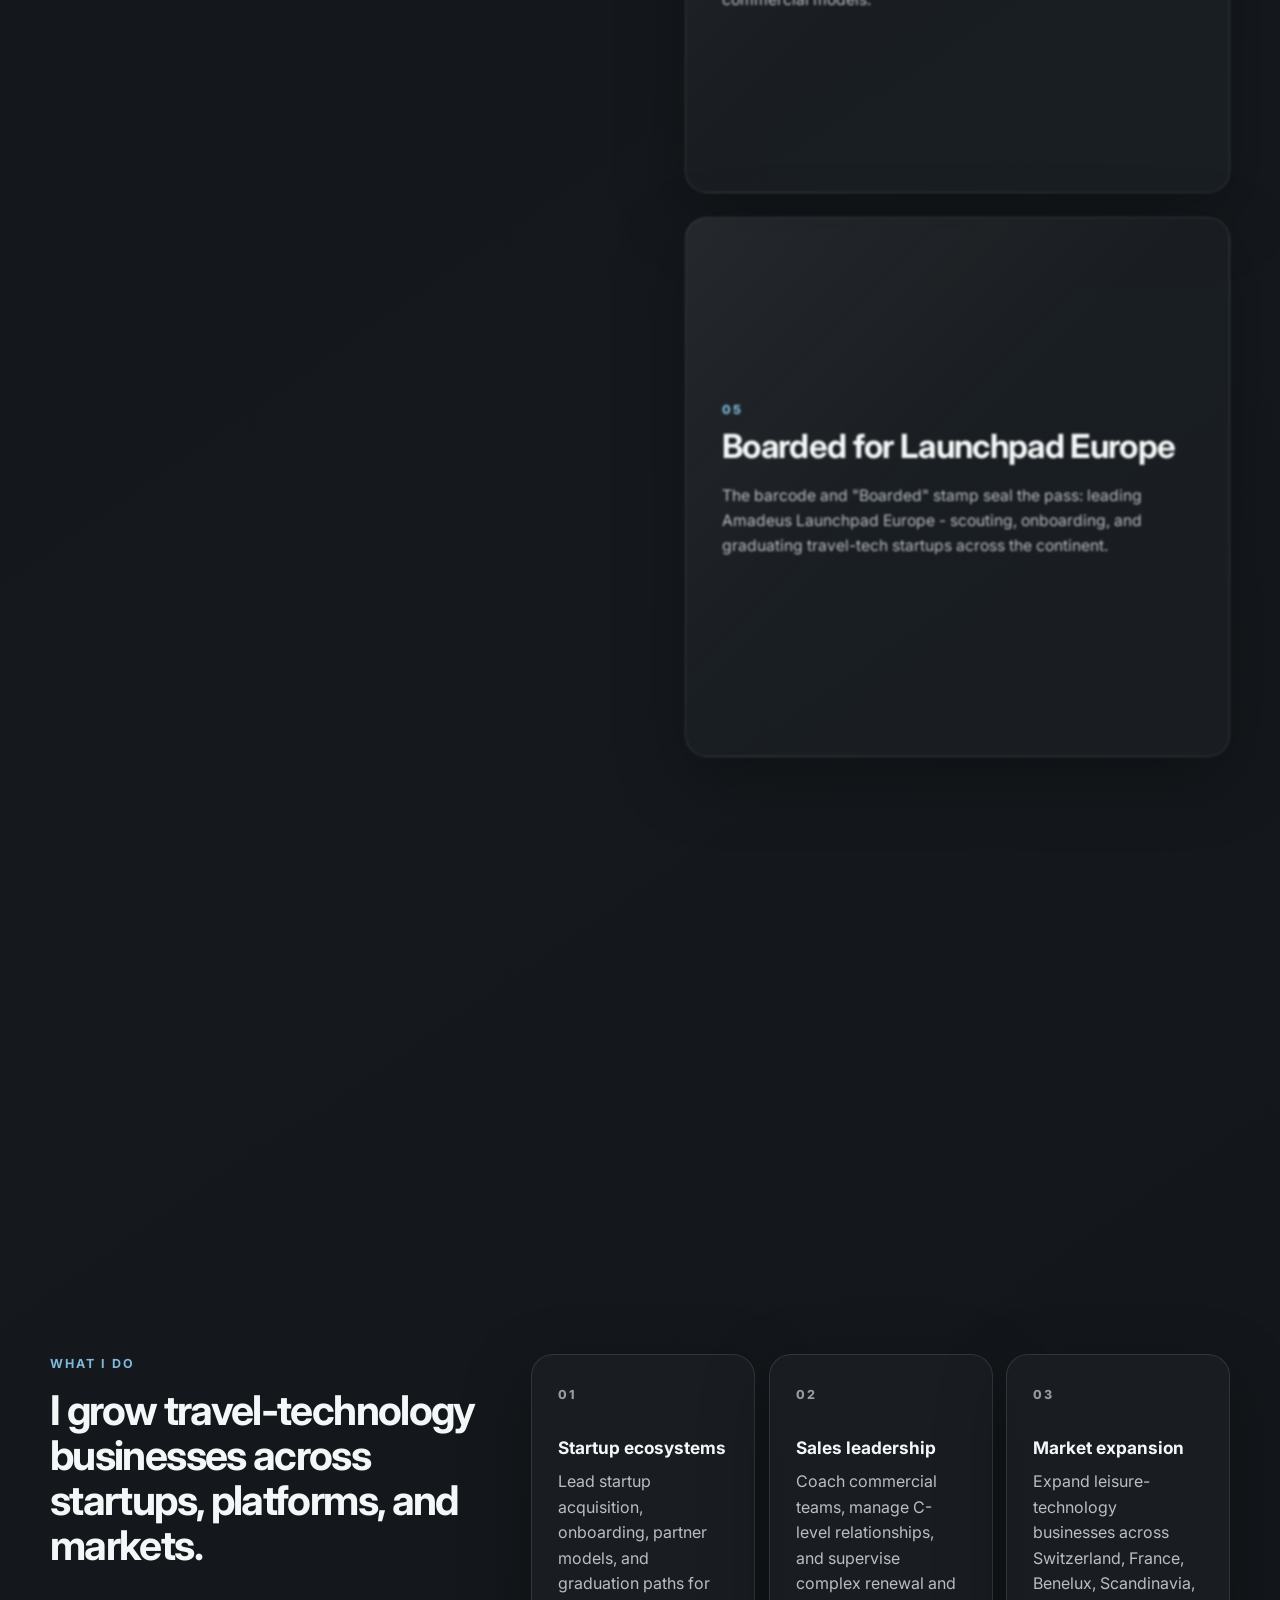
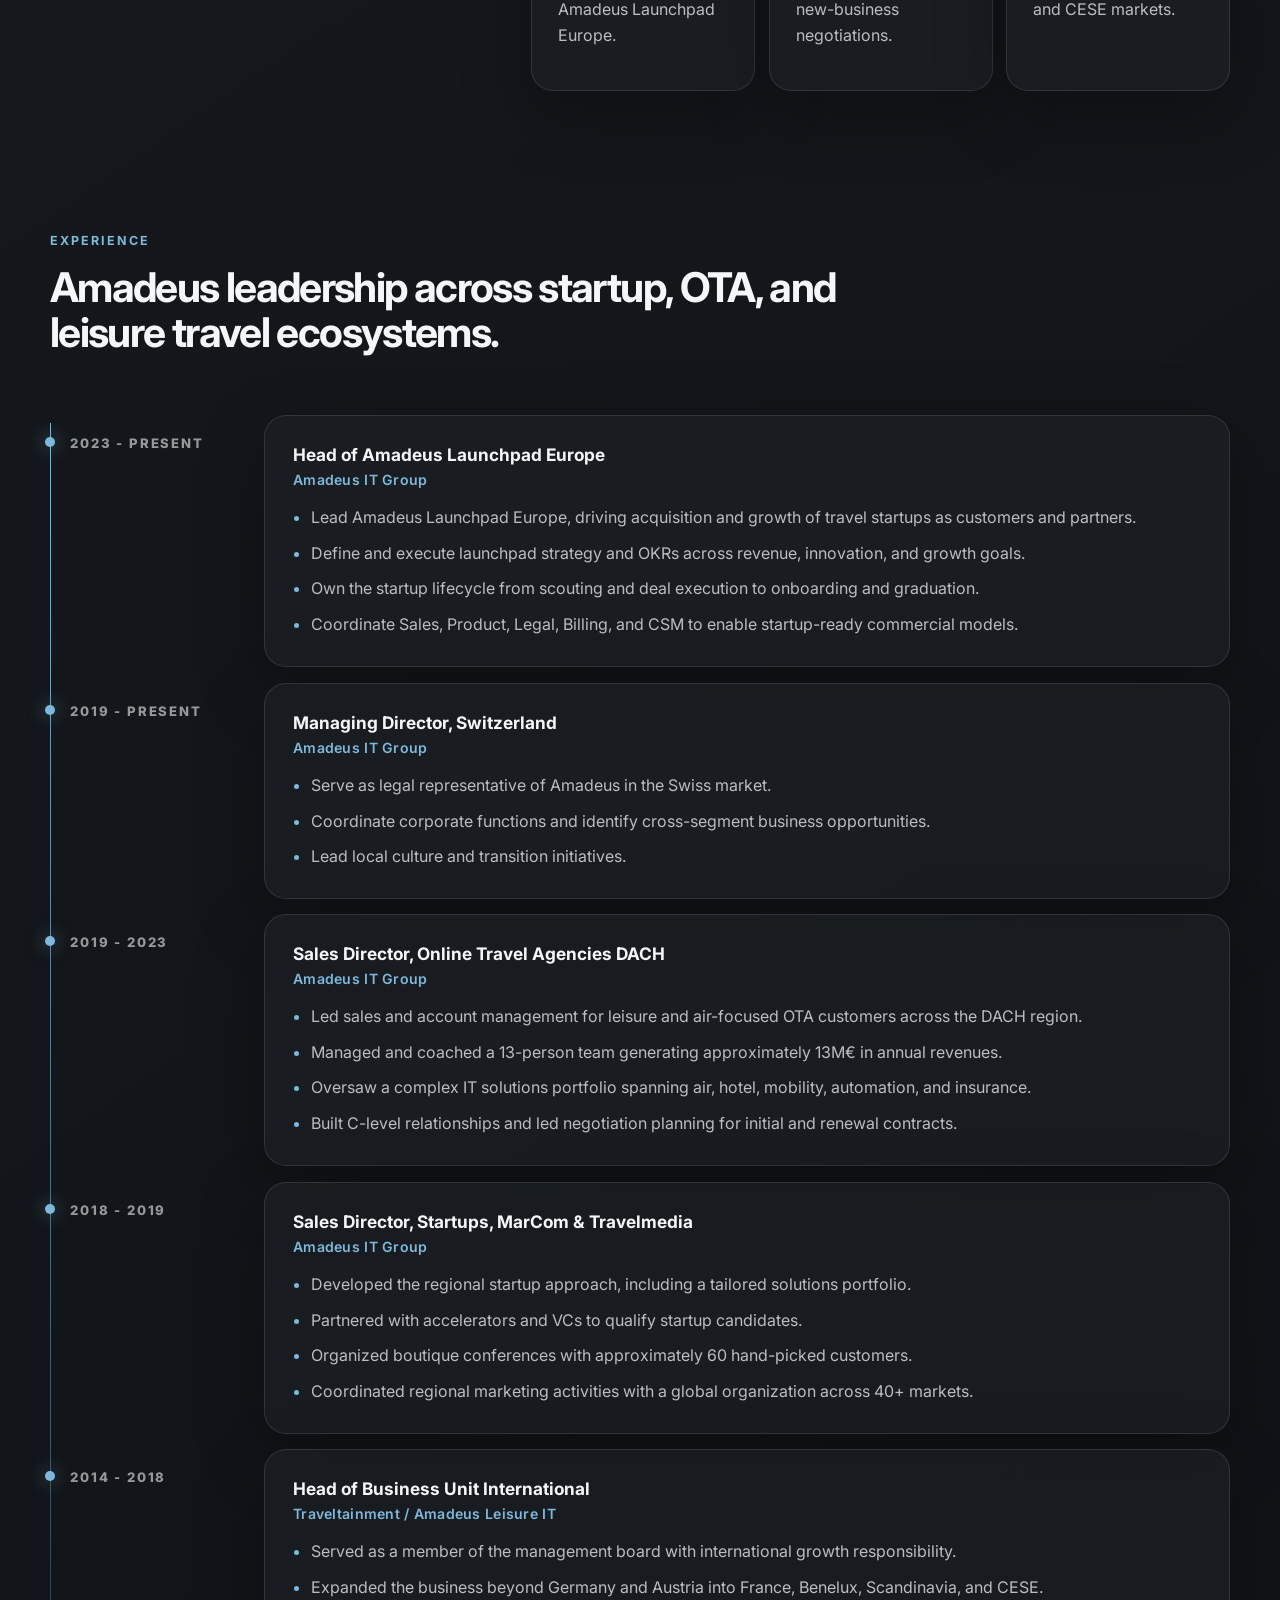
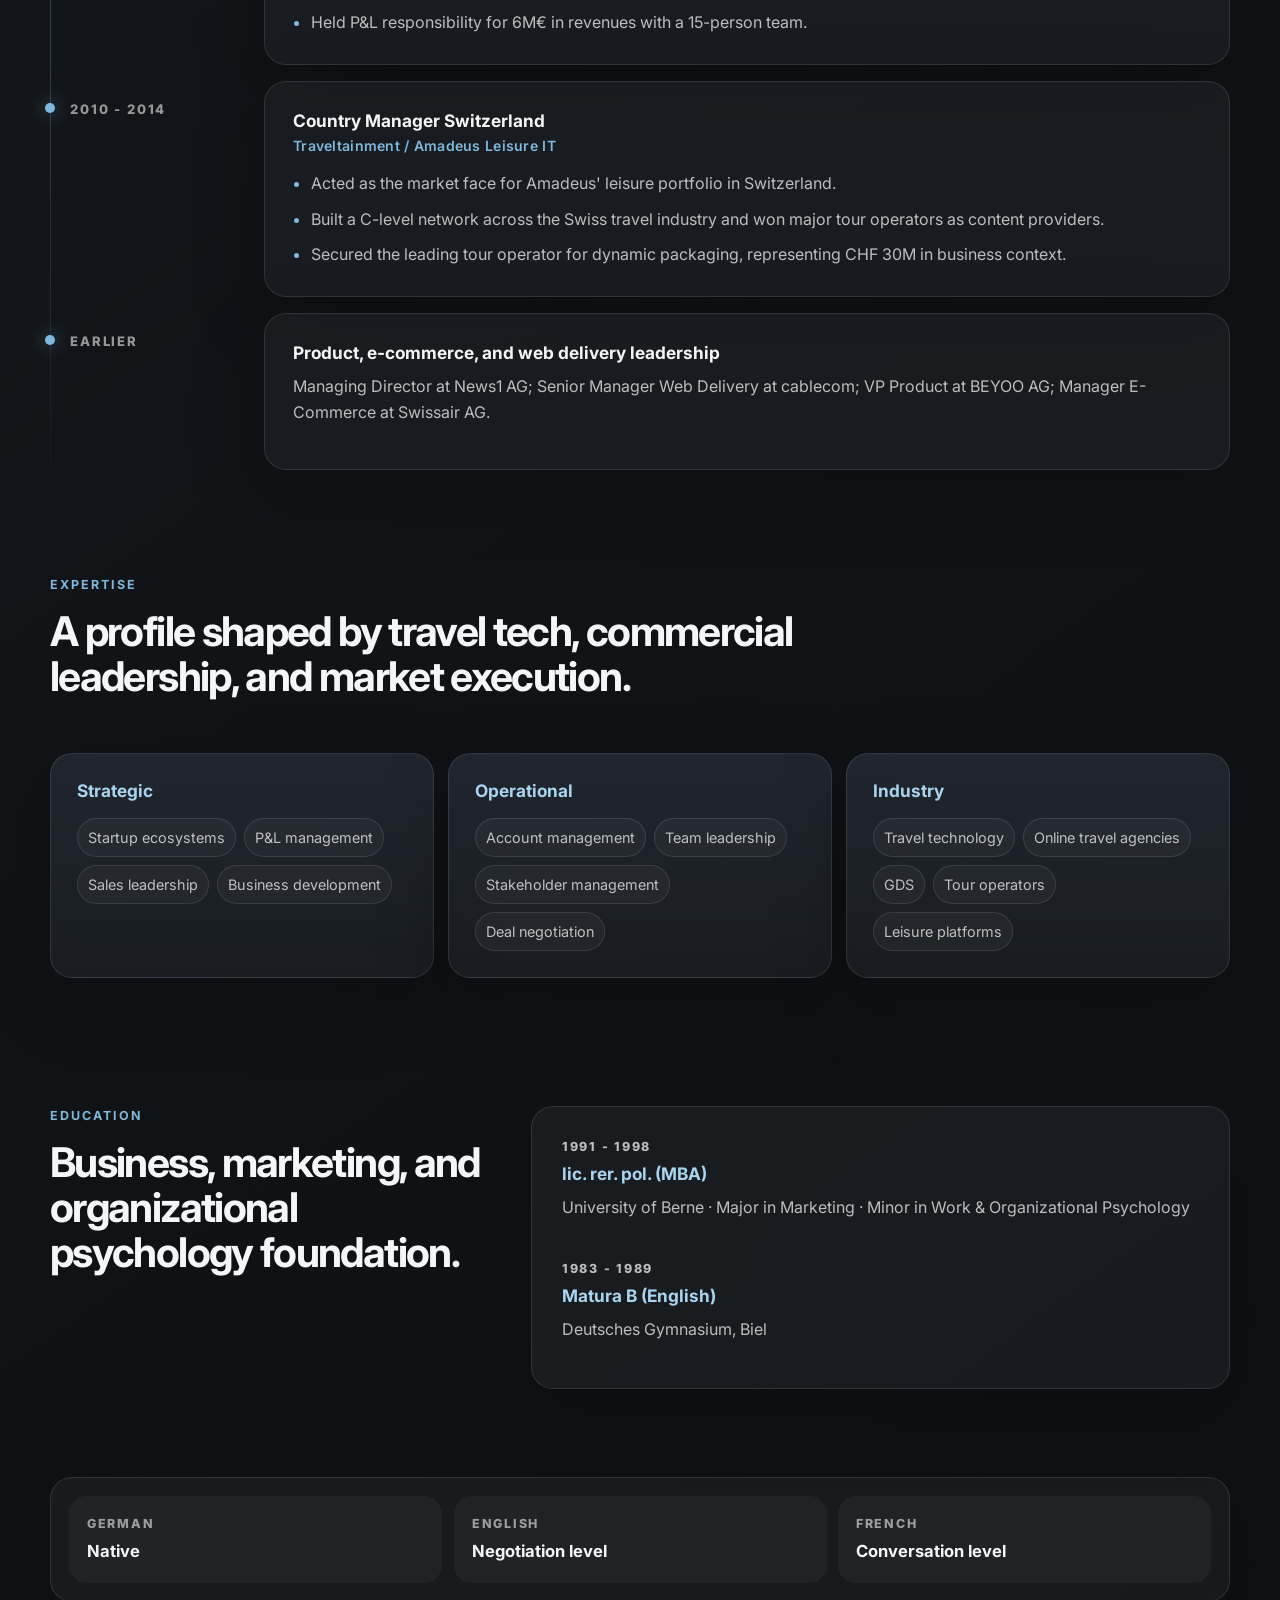
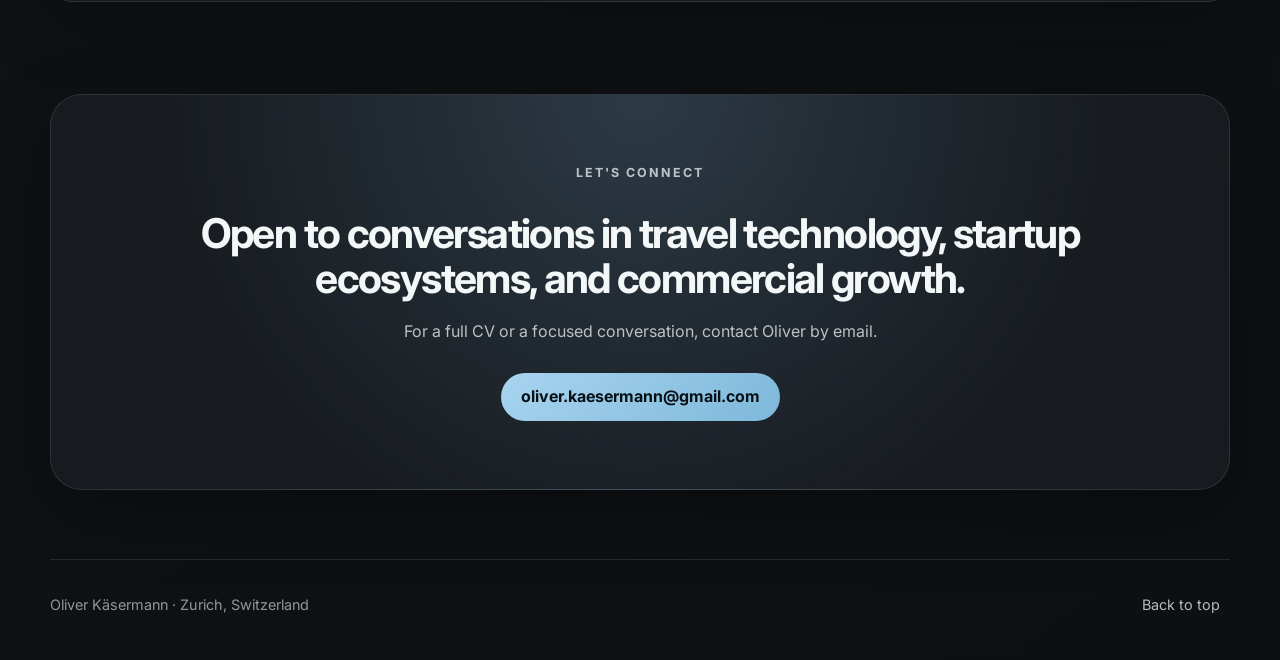
==== commit 43928c53: "Fit boarding pass in stage and trim mobile nav to one row - Reduce stage min-height to 620px and tig" ====
--- a/index.html
+++ b/index.html
@@ -32,7 +32,6 @@
     <nav class="nav-links" aria-label="Main navigation">
       <a href="#journey">Journey</a>
       <a href="#experience">Experience</a>
-      <a href="#expertise">Expertise</a>
       <a href="#education">Education</a>
       <a href="#contact">Contact</a>
     </nav>
--- a/styles.css
+++ b/styles.css
@@ -204,7 +204,7 @@
 }
 
 .hero-copy {
-  padding: clamp(34px, 6vw, 68px);
+  padding: clamp(28px, 4vw, 48px);
   border-radius: var(--radius-lg);
   background:
     linear-gradient(135deg, rgba(255, 255, 255, 0.08), transparent 42%),
@@ -230,16 +230,16 @@
 h1 {
   max-width: 850px;
   margin-bottom: 24px;
-  font-size: clamp(3rem, 6vw, 5.7rem);
-  line-height: 1.02;
-  letter-spacing: -0.06em;
+  font-size: clamp(2.4rem, 4.2vw, 3.8rem);
+  line-height: 1.05;
+  letter-spacing: -0.04em;
 }
 
 h2 {
   margin-bottom: 18px;
-  font-size: clamp(2rem, 4.4vw, 4.4rem);
-  line-height: 1.08;
-  letter-spacing: -0.06em;
+  font-size: clamp(1.7rem, 3.2vw, 3rem);
+  line-height: 1.1;
+  letter-spacing: -0.04em;
 }
 
 h3 {
@@ -317,7 +317,7 @@
 .hero-card h2 {
   max-width: 440px;
   margin: auto 0 0;
-  font-size: clamp(2.1rem, 4vw, 3.8rem);
+  font-size: clamp(1.8rem, 3vw, 2.6rem);
 }
 
 .hero-card p:not(.card-label) {
@@ -434,8 +434,8 @@
   display: grid;
   align-content: center;
   justify-items: center;
-  min-height: calc(100vh - 120px);
-  padding: clamp(24px, 4vw, 56px);
+  min-height: min(620px, calc(100vh - 140px));
+  padding: clamp(24px, 3vw, 44px);
   border: 1px solid var(--line);
   border-radius: var(--radius-lg);
   background:
@@ -472,7 +472,7 @@
 }
 
 .boarding-pass {
-  --pass-w: clamp(280px, 38vw, 560px);
+  --pass-w: clamp(280px, 38vw, 540px);
   position: relative;
   width: var(--pass-w);
   aspect-ratio: 1.62 / 1;
@@ -724,14 +724,14 @@
 
 .pass-part--stamp {
   --p: var(--stamp-p);
-  --from-x: -40px;
-  --from-y: 50px;
-  --from-rot: 35deg;
+  --from-x: 28px;
+  --from-y: -28px;
+  --from-rot: 28deg;
   position: absolute;
-  top: 22%;
-  left: 30%;
-  width: clamp(120px, 17vw, 180px);
-  padding: 7px 0;
+  top: 30%;
+  right: 33%;
+  width: clamp(108px, 13vw, 150px);
+  padding: 5px 0;
   border: 3px solid rgba(214, 96, 96, 0.88);
   border-radius: 10px;
   color: rgba(214, 96, 96, 0.95);
@@ -1138,9 +1138,13 @@
   .boarding-build__stage {
     top: 86px;
     min-height: 0;
-    aspect-ratio: 1.7 / 1;
-    padding: clamp(18px, 4vw, 40px);
+    aspect-ratio: 1.55 / 1;
+    padding: clamp(18px, 4vw, 36px);
     z-index: 5;
+  }
+
+  .boarding-pass {
+    --pass-w: min(560px, calc(100vw - 80px));
   }
 
   .boarding-build__chapters {
@@ -1183,6 +1187,11 @@
 
   .timeline-date {
     padding-top: 8px;
+  }
+
+  .pass-part--stamp {
+    top: 36%;
+    right: 30%;
   }
 }
 
@@ -1209,6 +1218,7 @@
   }
 
   .boarding-build__stage {
+    top: 124px;
     border-radius: 22px;
     aspect-ratio: auto;
     min-height: 360px;
@@ -1302,14 +1312,15 @@
   }
 
   .pass-part--stamp {
-    --from-x: -30px;
-    --from-y: 40px;
-    width: clamp(100px, 28vw, 140px);
-    padding: 5px 0;
-    font-size: clamp(0.58rem, 2vw, 0.76rem);
+    --from-x: 22px;
+    --from-y: -22px;
+    width: clamp(96px, 24vw, 130px);
+    padding: 4px 0;
+    font-size: clamp(0.56rem, 2vw, 0.74rem);
     letter-spacing: 0.22em;
-    top: 22%;
-    left: 28%;
+    top: 32%;
+    right: 30%;
+    left: auto;
   }
 
   .boarding-chapter {
@@ -1332,13 +1343,13 @@
   }
 
   h1 {
-    font-size: clamp(2.6rem, 13vw, 4.1rem);
-    line-height: 1.06;
-    letter-spacing: -0.05em;
+    font-size: clamp(1.9rem, 8.5vw, 2.6rem);
+    line-height: 1.1;
+    letter-spacing: -0.03em;
   }
 
   h2 {
-    line-height: 1.12;
+    line-height: 1.14;
   }
 
   .hero-copy,
